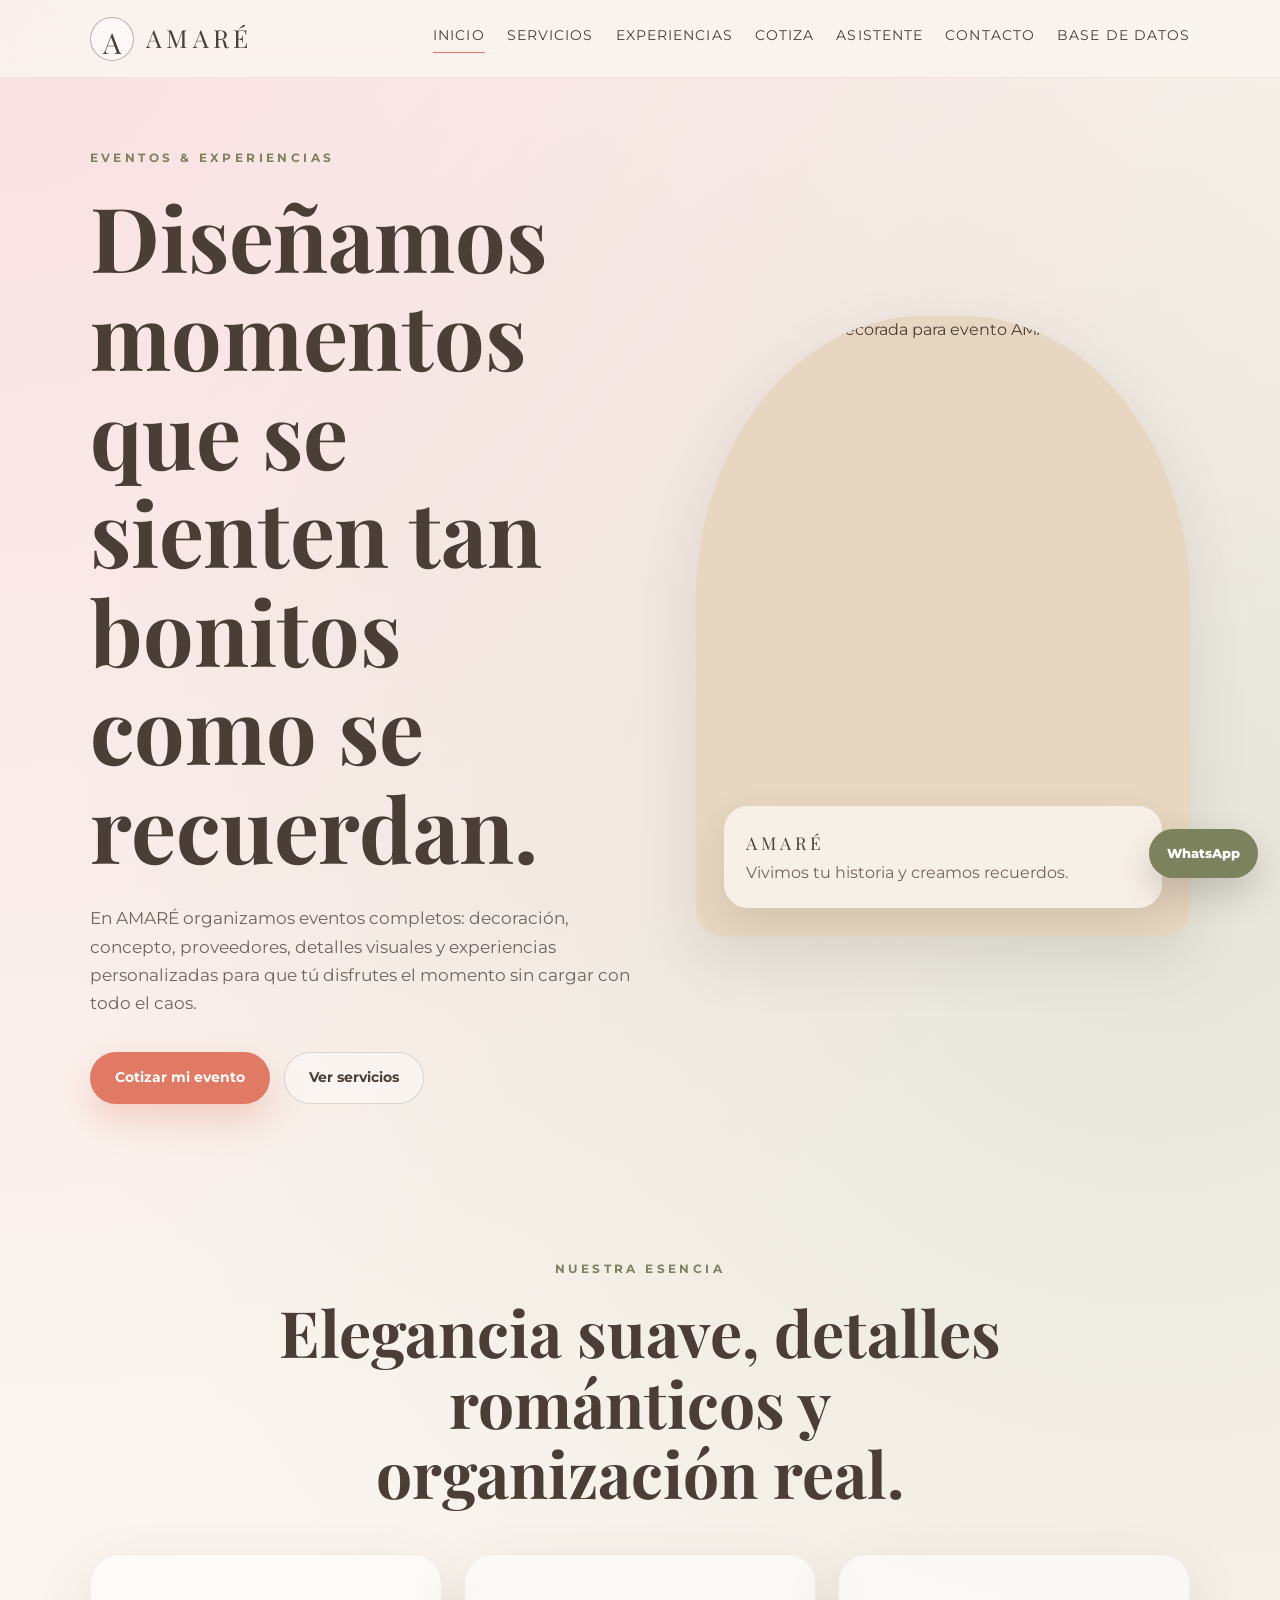
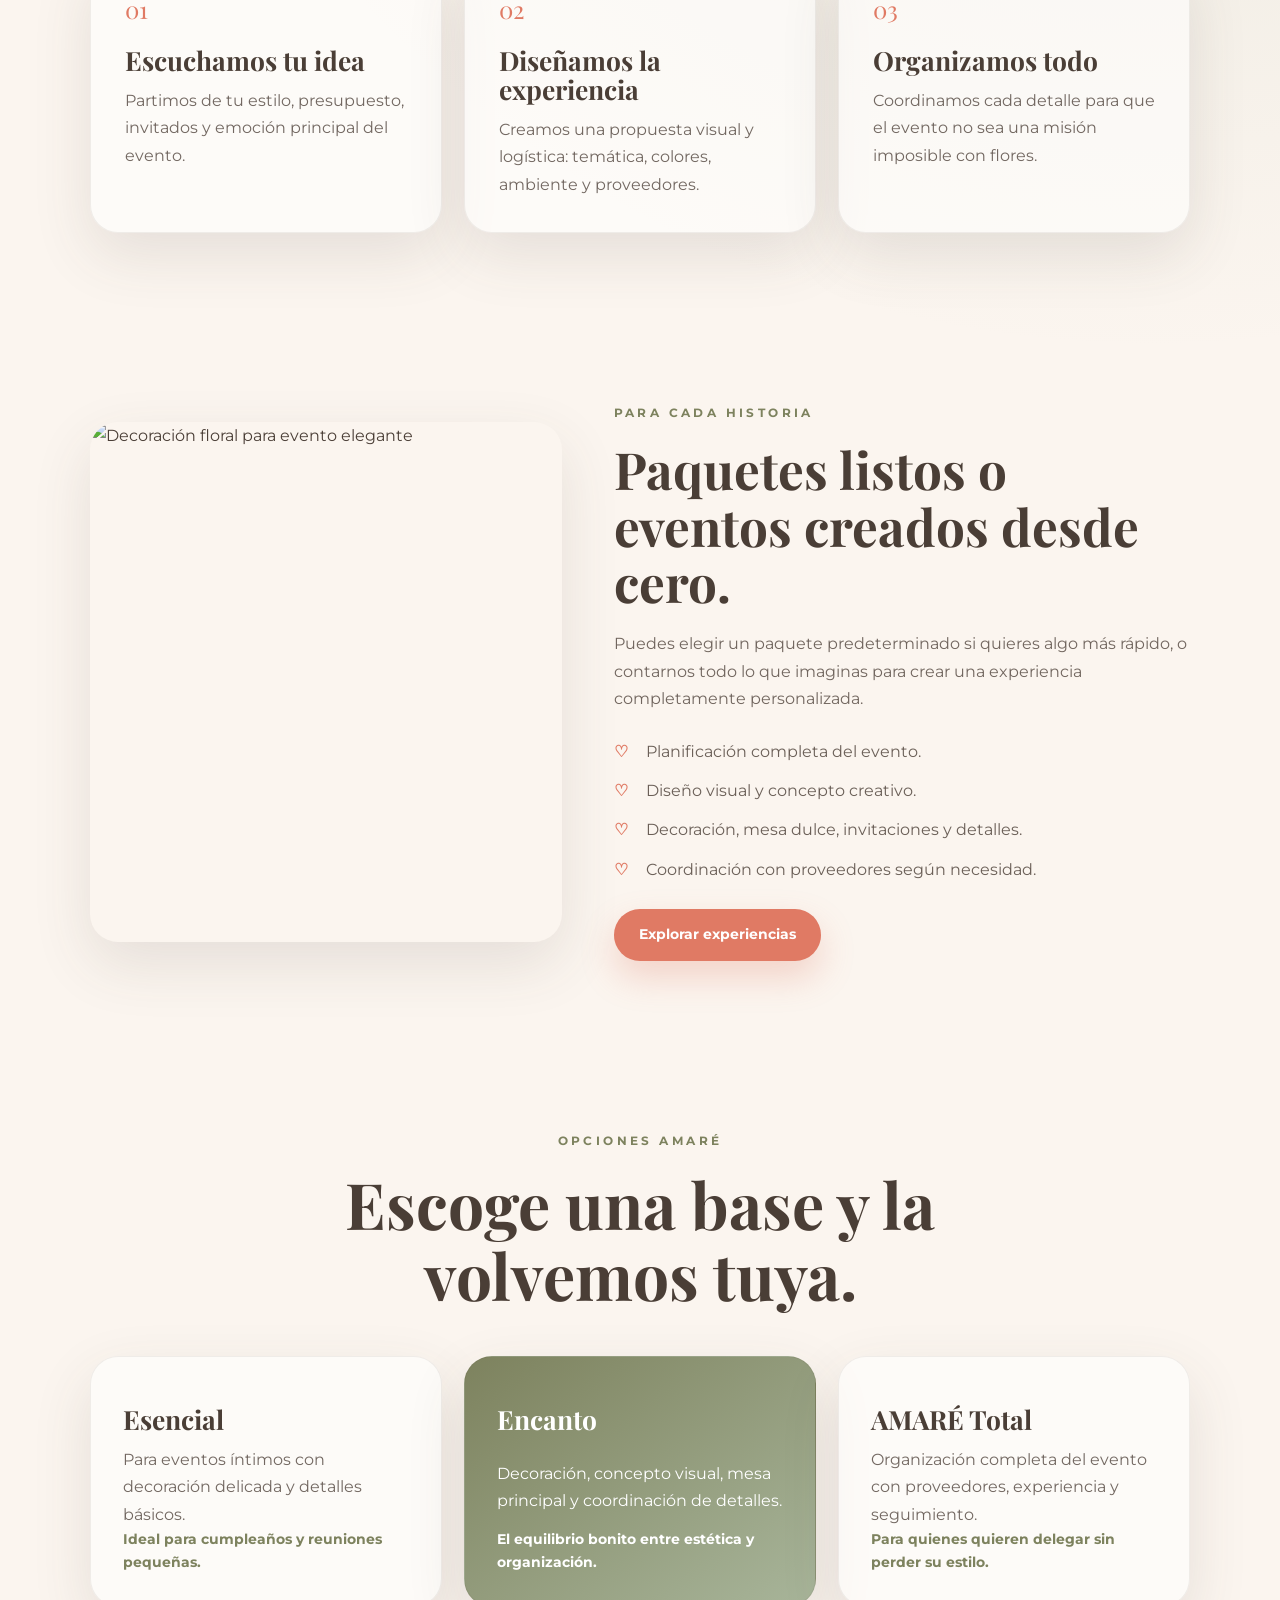
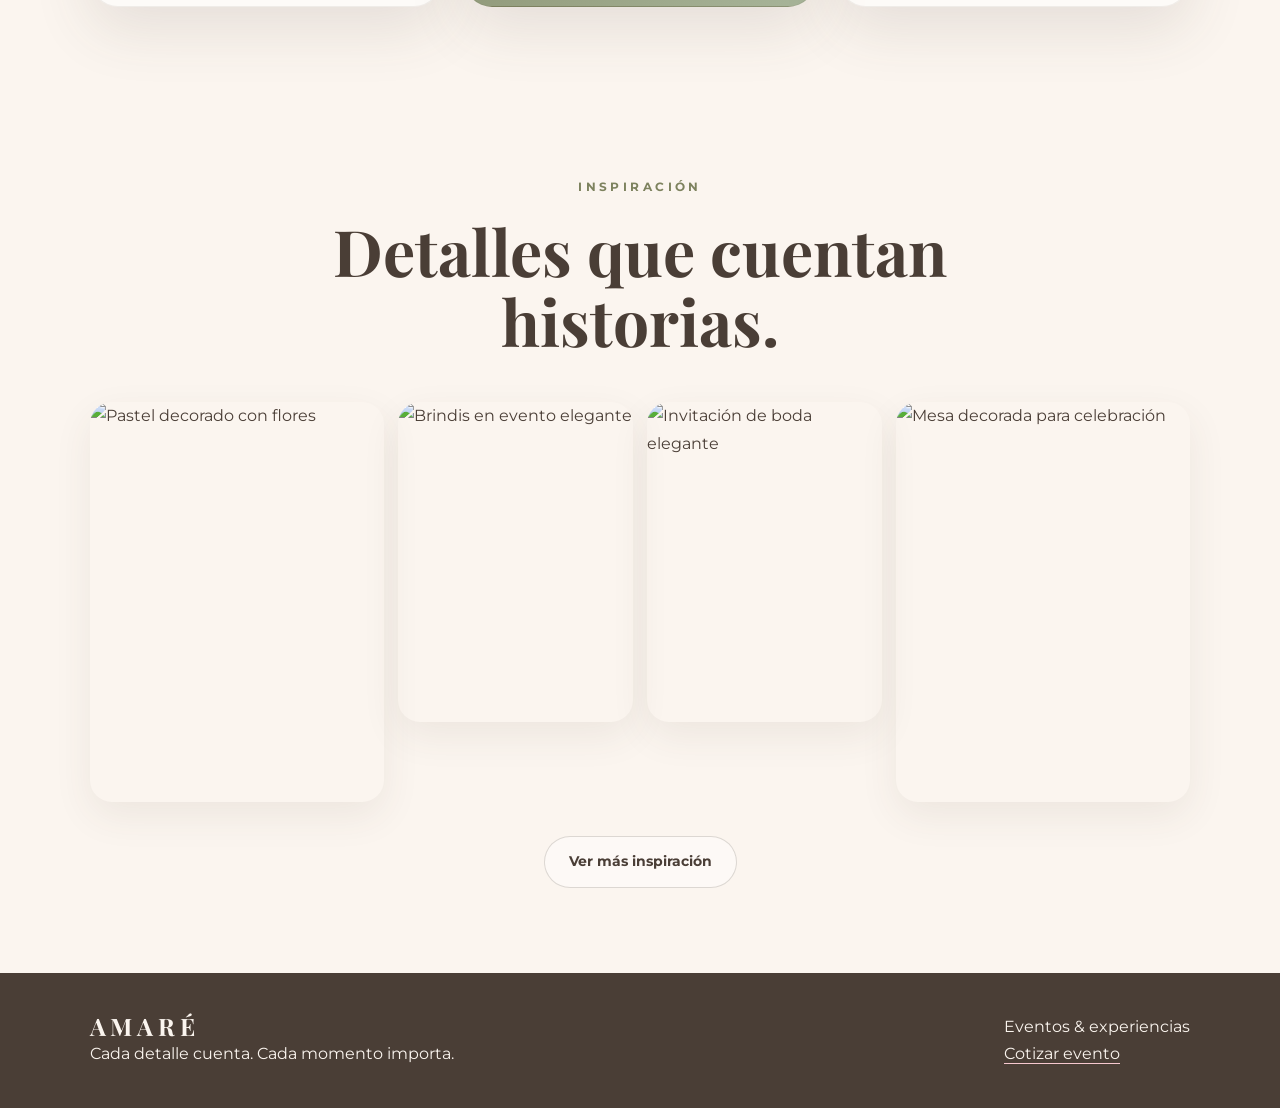
==== frontend/index.html @ b29ec79d "first commit" ====
<!DOCTYPE html>
<html lang="es">
<head>
  <meta charset="UTF-8" />
  <meta name="viewport" content="width=device-width, initial-scale=1.0" />
  <title>AMARÉ | Eventos & Experiencias</title>
  <meta name="description" content="AMARÉ organiza eventos y experiencias memorables con estética delicada, juvenil y personalizada." />
  <link rel="preconnect" href="https://images.unsplash.com">
  <link rel="preconnect" href="https://fonts.googleapis.com">
  <link rel="preconnect" href="https://fonts.gstatic.com" crossorigin>
  <link href="https://fonts.googleapis.com/css2?family=Montserrat:wght@300;400;500;600;700&family=Playfair+Display:wght@500;600;700&display=swap" rel="stylesheet">
  <link rel="stylesheet" href="css/style.css" />
</head>
<body>
  <header class="site-header">
    <a href="index.html" class="brand" aria-label="Ir al inicio">
      <span class="brand-mark">A</span>
      <span class="brand-text">AMARÉ</span>
    </a>

    <button class="menu-toggle" aria-label="Abrir menú">
      <span></span><span></span><span></span>
    </button>

    <nav class="main-nav">
      <a class="active" href="index.html">Inicio</a>
      <a href="servicios.html">Servicios</a>
      <a href="experiencias.html">Experiencias</a>
      <a href="cotiza.html">Cotiza</a>
      <a href="chatbot.html">Asistente</a>
      <a href="contacto.html">Contacto</a>
      <a href="clientes.html">BASE DE DATOS</a>
    </nav>
  </header>

  <main>
    <section class="hero">
      <div class="hero-content reveal">
        <p class="eyebrow">Eventos & experiencias</p>
        <h1>Diseñamos momentos que se sienten tan bonitos como se recuerdan.</h1>
        <p class="hero-text">
          En AMARÉ organizamos eventos completos: decoración, concepto, proveedores,
          detalles visuales y experiencias personalizadas para que tú disfrutes el momento sin cargar con todo el caos.
        </p>
        <div class="hero-actions">
          <a class="btn primary" href="cotiza.html">Cotizar mi evento</a>
          <a class="btn secondary" href="servicios.html">Ver servicios</a>
        </div>
      </div>

      <div class="hero-card reveal">
        <img src="https://images.unsplash.com/photo-1464366400600-7168b8af9bc3?auto=format&fit=crop&w=900&q=80" alt="Mesa elegante decorada para evento AMARÉ">
        <div class="floating-note">
          <span>AMARÉ</span>
          <p>Vivimos tu historia y creamos recuerdos.</p>
        </div>
      </div>
    </section>

    <section class="section intro-section">
      <div class="section-heading reveal">
        <p class="eyebrow">Nuestra esencia</p>
        <h2>Elegancia suave, detalles románticos y organización real.</h2>
      </div>

      <div class="intro-grid">
        <article class="soft-card reveal">
          <span class="card-number">01</span>
          <h3>Escuchamos tu idea</h3>
          <p>Partimos de tu estilo, presupuesto, invitados y emoción principal del evento.</p>
        </article>
        <article class="soft-card reveal">
          <span class="card-number">02</span>
          <h3>Diseñamos la experiencia</h3>
          <p>Creamos una propuesta visual y logística: temática, colores, ambiente y proveedores.</p>
        </article>
        <article class="soft-card reveal">
          <span class="card-number">03</span>
          <h3>Organizamos todo</h3>
          <p>Coordinamos cada detalle para que el evento no sea una misión imposible con flores.</p>
        </article>
      </div>
    </section>

    <section class="section split-section">
      <div class="split-image reveal">
        <img src="https://images.unsplash.com/photo-1519225421980-715cb0215aed?auto=format&fit=crop&w=900&q=80" alt="Decoración floral para evento elegante">
      </div>
      <div class="split-content reveal">
        <p class="eyebrow">Para cada historia</p>
        <h2>Paquetes listos o eventos creados desde cero.</h2>
        <p>
          Puedes elegir un paquete predeterminado si quieres algo más rápido, o contarnos todo lo que imaginas para crear una experiencia completamente personalizada.
        </p>
        <ul class="check-list">
          <li>Planificación completa del evento.</li>
          <li>Diseño visual y concepto creativo.</li>
          <li>Decoración, mesa dulce, invitaciones y detalles.</li>
          <li>Coordinación con proveedores según necesidad.</li>
        </ul>
        <a class="btn primary" href="experiencias.html">Explorar experiencias</a>
      </div>
    </section>

    <section class="section packages-preview">
      <div class="section-heading reveal">
        <p class="eyebrow">Opciones AMARÉ</p>
        <h2>Escoge una base y la volvemos tuya.</h2>
      </div>

      <div class="package-grid">
        <article class="package-card reveal">
          <h3>Esencial</h3>
          <p>Para eventos íntimos con decoración delicada y detalles básicos.</p>
          <span>Ideal para cumpleaños y reuniones pequeñas.</span>
        </article>
        <article class="package-card featured reveal">
          <h3>Encanto</h3>
          <p>Decoración, concepto visual, mesa principal y coordinación de detalles.</p>
          <span>El equilibrio bonito entre estética y organización.</span>
        </article>
        <article class="package-card reveal">
          <h3>AMARÉ Total</h3>
          <p>Organización completa del evento con proveedores, experiencia y seguimiento.</p>
          <span>Para quienes quieren delegar sin perder su estilo.</span>
        </article>
      </div>
    </section>

    <section class="section gallery-preview">
      <div class="section-heading reveal">
        <p class="eyebrow">Inspiración</p>
        <h2>Detalles que cuentan historias.</h2>
      </div>

      <div class="mosaic-gallery reveal">
        <img src="https://images.unsplash.com/photo-1523438885200-e635ba2c371e?auto=format&fit=crop&w=700&q=80" alt="Pastel decorado con flores">
        <img src="https://images.unsplash.com/photo-1527529482837-4698179dc6ce?auto=format&fit=crop&w=700&q=80" alt="Brindis en evento elegante">
        <img src="https://images.unsplash.com/photo-1478146896981-b80fe463b330?auto=format&fit=crop&w=700&q=80" alt="Invitación de boda elegante">
        <img src="https://images.unsplash.com/photo-1505236858219-8359eb29e329?auto=format&fit=crop&w=700&q=80" alt="Mesa decorada para celebración">
      </div>

      <div class="center">
        <a class="btn secondary" href="experiencias.html">Ver más inspiración</a>
      </div>
    </section>
  </main>

  <footer class="site-footer">
    <div>
      <h2>AMARÉ</h2>
      <p>Cada detalle cuenta. Cada momento importa.</p>
    </div>
    <div>
      <p>Eventos & experiencias</p>
      <a href="cotiza.html">Cotizar evento</a>
    </div>
  </footer>

  <a class="whatsapp-float" href="https://wa.me/593999999999?text=Hola%20AMAR%C3%89%2C%20quiero%20informaci%C3%B3n%20para%20organizar%20un%20evento." target="_blank" aria-label="Escribir por WhatsApp">WhatsApp</a>

  <script src="js/script.js"></script>
</body>
</html>
---- frontend/css/style.css ----
/* 
  AMARÉ | Sitio web
  Paleta inspirada en el moodboard:
  rosa #F6C8CF, crema #FBF5EF, beige #E7D6C1,
  verde suave #A8B59A, coral #E07A64, verde oliva #7D825E, café #4A3E36
*/

:root {
  --pink: #F6C8CF;
  --cream: #FBF5EF;
  --beige: #E7D6C1;
  --sage: #A8B59A;
  --coral: #E07A64;
  --olive: #7D825E;
  --brown: #4A3E36;
  --white: #FFFFFF;
  --shadow: 0 22px 60px rgba(74, 62, 54, 0.12);
  --radius-lg: 28px;
  --radius-md: 18px;
  --transition: 0.25s ease;
}

* {
  box-sizing: border-box;
  margin: 0;
  padding: 0;
}

html {
  scroll-behavior: smooth;
}

body {
  font-family: "Montserrat", sans-serif;
  color: var(--brown);
  background:
    radial-gradient(circle at top left, rgba(246, 200, 207, 0.45), transparent 32%),
    radial-gradient(circle at 90% 20%, rgba(168, 181, 154, 0.25), transparent 30%),
    var(--cream);
  line-height: 1.7;
}

img {
  max-width: 100%;
  display: block;
}

a {
  color: inherit;
  text-decoration: none;
}

h1, h2, h3 {
  font-family: "Playfair Display", serif;
  line-height: 1.1;
  color: var(--brown);
}

p {
  color: rgba(74, 62, 54, 0.78);
}

.site-header {
  position: sticky;
  top: 0;
  z-index: 99;
  min-height: 78px;
  padding: 16px 7%;
  display: flex;
  align-items: center;
  justify-content: space-between;
  background: rgba(251, 245, 239, 0.84);
  backdrop-filter: blur(18px);
  border-bottom: 1px solid rgba(74, 62, 54, 0.08);
}

.brand {
  display: inline-flex;
  align-items: center;
  gap: 12px;
}

.brand-mark {
  width: 44px;
  height: 44px;
  border: 1px solid rgba(74, 62, 54, 0.38);
  border-radius: 50%;
  display: grid;
  place-items: center;
  font-family: "Playfair Display", serif;
  font-size: 1.8rem;
  color: var(--brown);
  background: rgba(255, 255, 255, 0.45);
}

.brand-mark.small {
  width: 38px;
  height: 38px;
  font-size: 1.5rem;
}

.brand-text {
  font-family: "Playfair Display", serif;
  font-size: 1.55rem;
  letter-spacing: 0.18em;
}

.main-nav {
  display: flex;
  align-items: center;
  gap: 22px;
  font-size: 0.86rem;
  text-transform: uppercase;
  letter-spacing: 0.08em;
}

.main-nav a {
  position: relative;
  padding-bottom: 6px;
}

.main-nav a::after {
  content: "";
  width: 0;
  height: 1px;
  background: var(--coral);
  position: absolute;
  left: 0;
  bottom: 0;
  transition: var(--transition);
}

.main-nav a:hover::after,
.main-nav a.active::after {
  width: 100%;
}

.menu-toggle {
  display: none;
  border: none;
  background: transparent;
  cursor: pointer;
}

.menu-toggle span {
  display: block;
  width: 28px;
  height: 2px;
  background: var(--brown);
  margin: 6px 0;
  transition: var(--transition);
}

.hero {
  min-height: calc(100vh - 78px);
  padding: 70px 7%;
  display: grid;
  grid-template-columns: 1.05fr 0.95fr;
  align-items: center;
  gap: 60px;
}

.eyebrow {
  text-transform: uppercase;
  letter-spacing: 0.28em;
  color: var(--olive);
  font-size: 0.76rem;
  font-weight: 700;
  margin-bottom: 18px;
}

.hero h1 {
  font-size: clamp(3rem, 7vw, 6.3rem);
  max-width: 900px;
}

.hero-text {
  margin: 28px 0 34px;
  max-width: 620px;
  font-size: 1.04rem;
}

.hero-actions,
.center {
  display: flex;
  gap: 14px;
  flex-wrap: wrap;
  align-items: center;
}

.btn {
  display: inline-flex;
  justify-content: center;
  align-items: center;
  min-height: 48px;
  padding: 13px 24px;
  border-radius: 999px;
  font-weight: 700;
  font-size: 0.88rem;
  border: 1px solid transparent;
  cursor: pointer;
  transition: var(--transition);
}

.btn.primary {
  color: var(--white);
  background: var(--coral);
  box-shadow: 0 16px 34px rgba(224, 122, 100, 0.28);
}

.btn.primary:hover {
  transform: translateY(-3px);
  background: #D96852;
}

.btn.secondary {
  color: var(--brown);
  background: rgba(255, 255, 255, 0.42);
  border-color: rgba(74, 62, 54, 0.18);
}

.btn.secondary:hover {
  transform: translateY(-3px);
  background: var(--white);
}

.btn.full {
  width: 100%;
}

.hero-card {
  position: relative;
  border-radius: 46% 46% 26px 26px;
  overflow: hidden;
  box-shadow: var(--shadow);
  min-height: 620px;
  background: var(--beige);
}

.hero-card img {
  width: 100%;
  height: 620px;
  object-fit: cover;
}

.floating-note {
  position: absolute;
  left: 28px;
  right: 28px;
  bottom: 28px;
  padding: 22px;
  border-radius: 24px;
  background: rgba(251, 245, 239, 0.84);
  backdrop-filter: blur(16px);
  box-shadow: 0 16px 38px rgba(74, 62, 54, 0.12);
}

.floating-note span {
  font-family: "Playfair Display", serif;
  letter-spacing: 0.22em;
  font-size: 1.1rem;
}

.section {
  padding: 85px 7%;
}

.section-heading {
  text-align: center;
  max-width: 760px;
  margin: 0 auto 46px;
}

.section-heading h2,
.page-hero h1 {
  font-size: clamp(2.2rem, 5vw, 4.2rem);
}

.intro-grid,
.package-grid,
.packages-detail,
.contact-layout {
  display: grid;
  grid-template-columns: repeat(3, 1fr);
  gap: 22px;
}

.soft-card,
.package-card,
.detail-card,
.contact-card,
.chat-panel,
.chat-info,
.quote-form,
.aside-card {
  background: rgba(255, 255, 255, 0.55);
  border: 1px solid rgba(74, 62, 54, 0.08);
  border-radius: var(--radius-lg);
  box-shadow: var(--shadow);
}

.soft-card {
  padding: 34px;
}

.card-number,
.detail-card span {
  font-family: "Playfair Display", serif;
  color: var(--coral);
  font-size: 1.5rem;
}

.soft-card h3,
.package-card h3,
.detail-card h2 {
  margin: 16px 0 12px;
  font-size: 1.65rem;
}

.split-section {
  display: grid;
  grid-template-columns: 0.9fr 1.1fr;
  gap: 52px;
  align-items: center;
}

.split-image img,
.quote-aside img {
  border-radius: var(--radius-lg);
  box-shadow: var(--shadow);
  min-height: 520px;
  object-fit: cover;
  width: 100%;
}

.split-content {
  max-width: 680px;
}

.split-content h2,
.custom-box h2,
.chat-info h2 {
  font-size: clamp(2.1rem, 4vw, 3.6rem);
  margin-bottom: 20px;
}

.check-list {
  list-style: none;
  margin: 26px 0;
}

.check-list li {
  position: relative;
  padding-left: 32px;
  margin-bottom: 12px;
  color: rgba(74, 62, 54, 0.82);
}

.check-list li::before {
  content: "♡";
  position: absolute;
  left: 0;
  color: var(--coral);
  font-weight: 700;
}

.package-card {
  padding: 32px;
  min-height: 250px;
  display: flex;
  flex-direction: column;
  justify-content: space-between;
}

.package-card.featured,
.detail-card.highlighted {
  background: linear-gradient(145deg, var(--olive), var(--sage));
}

.package-card.featured h3,
.package-card.featured p,
.package-card.featured span,
.detail-card.highlighted h2,
.detail-card.highlighted p,
.detail-card.highlighted li,
.detail-card.highlighted span {
  color: var(--white);
}

.package-card span {
  color: var(--olive);
  font-size: 0.85rem;
  font-weight: 700;
}

.mosaic-gallery,
.gallery-page-grid {
  display: grid;
  gap: 14px;
}

.mosaic-gallery {
  grid-template-columns: 1.25fr 1fr 1fr 1.25fr;
  margin-bottom: 34px;
}

.mosaic-gallery img,
.gallery-page-grid img {
  height: 320px;
  width: 100%;
  object-fit: cover;
  border-radius: 22px;
  box-shadow: 0 14px 38px rgba(74, 62, 54, 0.08);
}

.mosaic-gallery img:nth-child(1),
.mosaic-gallery img:nth-child(4) {
  height: 400px;
}

.center {
  justify-content: center;
}

.page-hero {
  padding: 95px 7% 55px;
  text-align: center;
  max-width: 980px;
  margin: auto;
}

.page-hero p:not(.eyebrow) {
  max-width: 700px;
  margin: 22px auto 0;
}

.service-grid {
  display: grid;
  grid-template-columns: repeat(2, 1fr);
  gap: 26px;
}

.service-card {
  display: grid;
  grid-template-columns: 0.9fr 1fr;
  overflow: hidden;
  background: rgba(255, 255, 255, 0.55);
  border-radius: var(--radius-lg);
  box-shadow: var(--shadow);
}

.service-card img {
  height: 100%;
  min-height: 300px;
  object-fit: cover;
}

.service-card div {
  padding: 32px;
}

.service-card h2 {
  font-size: 2rem;
  margin-bottom: 14px;
}

.process-section {
  background: rgba(246, 200, 207, 0.20);
}

.timeline {
  display: grid;
  grid-template-columns: repeat(4, 1fr);
  gap: 18px;
}

.timeline-item {
  padding: 26px;
  border-left: 1px solid var(--coral);
  background: rgba(255, 255, 255, 0.38);
  border-radius: 0 var(--radius-md) var(--radius-md) 0;
}

.timeline-item span {
  color: var(--coral);
  font-weight: 800;
  letter-spacing: 0.1em;
}

.timeline-item h3 {
  margin: 12px 0;
}

.packages-detail {
  align-items: stretch;
}

.detail-card {
  padding: 34px;
}

.detail-card ul {
  margin: 22px 0;
  padding-left: 18px;
}

.detail-card li {
  margin-bottom: 10px;
}

.custom-box {
  max-width: 920px;
  margin: auto;
  padding: 48px;
  border-radius: var(--radius-lg);
  background:
    linear-gradient(rgba(251, 245, 239, 0.90), rgba(251, 245, 239, 0.90)),
    url("https://images.unsplash.com/photo-1519225421980-715cb0215aed?auto=format&fit=crop&w=1200&q=80");
  background-size: cover;
  background-position: center;
  box-shadow: var(--shadow);
  text-align: center;
}

.custom-box .btn {
  margin-top: 26px;
}

.gallery-page-grid {
  grid-template-columns: repeat(3, 1fr);
}

.quote-layout,
.chatbot-layout {
  display: grid;
  grid-template-columns: 1.1fr 0.9fr;
  gap: 34px;
  align-items: start;
}

.quote-form {
  padding: 34px;
}

.form-row {
  display: grid;
  gap: 8px;
  margin-bottom: 20px;
}

.form-grid {
  display: grid;
  grid-template-columns: repeat(2, 1fr);
  gap: 18px;
}

label {
  font-weight: 700;
  font-size: 0.86rem;
  color: var(--brown);
}

input,
select,
textarea {
  width: 100%;
  border: 1px solid rgba(74, 62, 54, 0.16);
  background: rgba(255, 255, 255, 0.72);
  border-radius: 16px;
  padding: 14px 16px;
  font: inherit;
  color: var(--brown);
  outline: none;
  transition: var(--transition);
}

textarea {
  resize: vertical;
}

input:focus,
select:focus,
textarea:focus {
  border-color: var(--coral);
  box-shadow: 0 0 0 4px rgba(224, 122, 100, 0.12);
}

.form-note,
.mini-text {
  font-size: 0.82rem;
  margin-top: 16px;
}

.quote-aside {
  display: grid;
  gap: 18px;
}

.quote-aside img {
  min-height: 420px;
}

.aside-card {
  padding: 28px;
}

.aside-card h2 {
  font-size: 2rem;
  margin-bottom: 12px;
}

.chat-panel {
  overflow: hidden;
}

.chat-header {
  display: flex;
  align-items: center;
  gap: 14px;
  padding: 22px;
  background: rgba(246, 200, 207, 0.35);
  border-bottom: 1px solid rgba(74, 62, 54, 0.08);
}

.chat-header h2 {
  font-size: 1.45rem;
}

.chat-window {
  min-height: 420px;
  max-height: 420px;
  overflow-y: auto;
  padding: 22px;
  display: flex;
  flex-direction: column;
  gap: 14px;
}

.message {
  max-width: 82%;
  padding: 14px 16px;
  border-radius: 18px;
  font-size: 0.94rem;
}

.message.bot {
  align-self: flex-start;
  background: var(--cream);
  border: 1px solid rgba(74, 62, 54, 0.08);
}

.message.user {
  align-self: flex-end;
  background: var(--olive);
  color: var(--white);
}

.chat-form {
  display: grid;
  grid-template-columns: 1fr auto;
  gap: 12px;
  padding: 18px;
  border-top: 1px solid rgba(74, 62, 54, 0.08);
}

.chat-form button {
  border: none;
  border-radius: 999px;
  padding: 0 22px;
  background: var(--coral);
  color: var(--white);
  font-weight: 800;
  cursor: pointer;
}

.chat-info {
  padding: 34px;
}

.contact-layout {
  grid-template-columns: repeat(2, 1fr);
}

.contact-card {
  padding: 38px;
}

.contact-card h2 {
  font-size: 2.2rem;
  margin-bottom: 18px;
}

.contact-card p {
  margin-bottom: 10px;
}

.contact-card .btn {
  margin-top: 20px;
}

.contact-card.muted {
  background: rgba(168, 181, 154, 0.22);
}

.site-footer {
  padding: 40px 7%;
  display: flex;
  justify-content: space-between;
  gap: 24px;
  background: var(--brown);
  color: var(--cream);
}

.site-footer h2,
.site-footer p,
.site-footer a {
  color: var(--cream);
}

.site-footer h2 {
  letter-spacing: 0.20em;
}

.site-footer a {
  border-bottom: 1px solid var(--pink);
}

.whatsapp-float {
  position: fixed;
  right: 22px;
  bottom: 22px;
  z-index: 80;
  padding: 13px 18px;
  border-radius: 999px;
  background: var(--olive);
  color: var(--white);
  font-size: 0.84rem;
  font-weight: 800;
  box-shadow: 0 16px 34px rgba(74, 62, 54, 0.22);
}

.reveal {
  opacity: 0;
  transform: translateY(22px);
  transition: 0.7s ease;
}

.reveal.visible {
  opacity: 1;
  transform: translateY(0);
}

@media (max-width: 1020px) {
  .main-nav {
    position: fixed;
    top: 78px;
    right: -100%;
    width: min(420px, 100%);
    height: calc(100vh - 78px);
    padding: 34px;
    flex-direction: column;
    align-items: flex-start;
    background: rgba(251, 245, 239, 0.96);
    border-left: 1px solid rgba(74, 62, 54, 0.08);
    transition: var(--transition);
  }

  .main-nav.open {
    right: 0;
  }

  .menu-toggle {
    display: block;
  }

  .hero,
  .split-section,
  .quote-layout,
  .chatbot-layout {
    grid-template-columns: 1fr;
  }

  .hero {
    padding-top: 54px;
  }

  .hero-card,
  .hero-card img {
    min-height: 440px;
    height: 440px;
  }

  .intro-grid,
  .package-grid,
  .packages-detail,
  .timeline,
  .gallery-page-grid {
    grid-template-columns: repeat(2, 1fr);
  }

  .service-grid {
    grid-template-columns: 1fr;
  }

  .mosaic-gallery {
    grid-template-columns: repeat(2, 1fr);
  }

  .mosaic-gallery img,
  .mosaic-gallery img:nth-child(1),
  .mosaic-gallery img:nth-child(4) {
    height: 300px;
  }
}

@media (max-width: 640px) {
  .site-header {
    padding: 14px 5%;
  }

  .brand-text {
    font-size: 1.2rem;
  }

  .hero,
  .section,
  .page-hero {
    padding-left: 5%;
    padding-right: 5%;
  }

  .hero h1 {
    font-size: 3rem;
  }

  .hero-card,
  .hero-card img {
    min-height: 360px;
    height: 360px;
    border-radius: 34px;
  }

  .intro-grid,
  .package-grid,
  .packages-detail,
  .timeline,
  .gallery-page-grid,
  .contact-layout,
  .form-grid,
  .mosaic-gallery {
    grid-template-columns: 1fr;
  }

  .service-card {
    grid-template-columns: 1fr;
  }

  .service-card img {
    min-height: 240px;
  }

  .custom-box,
  .quote-form,
  .contact-card,
  .chat-info {
    padding: 26px;
  }

  .site-footer {
    flex-direction: column;
  }

  .whatsapp-float {
    right: 14px;
    bottom: 14px;
  }
}
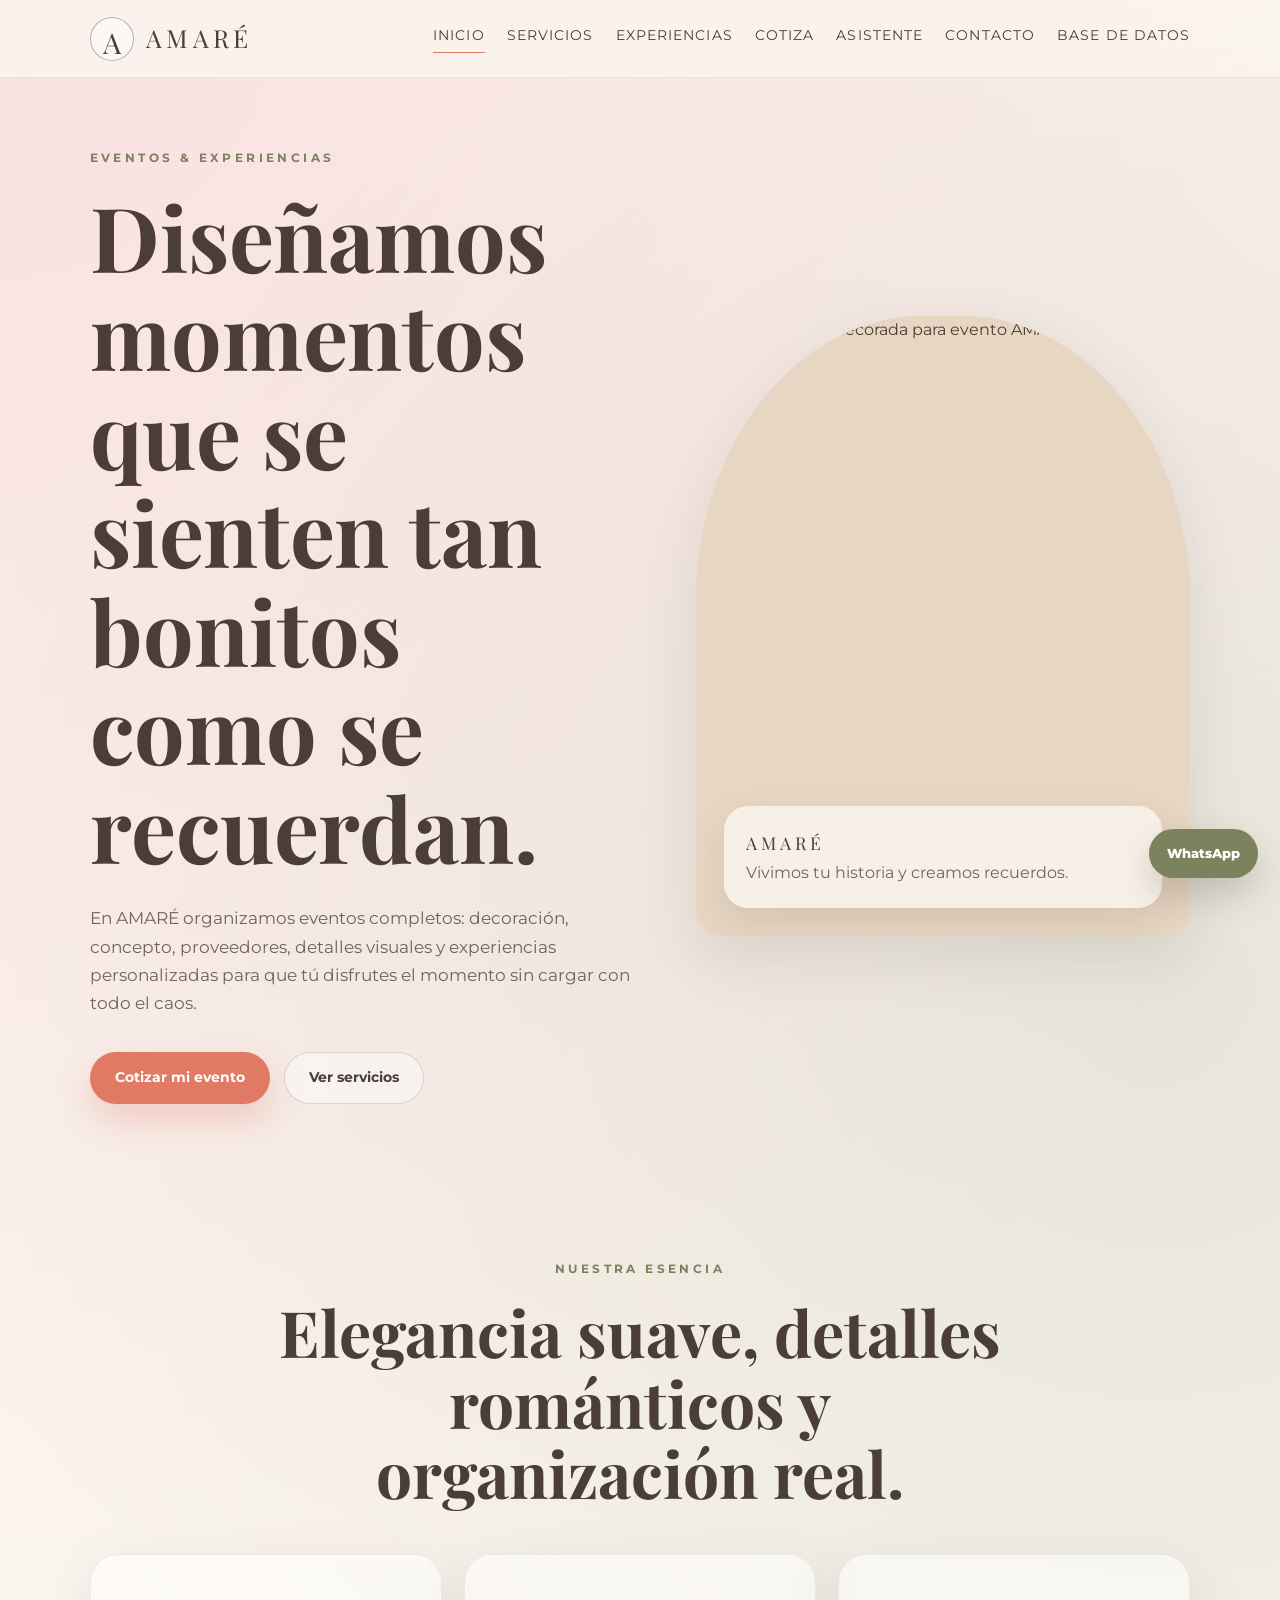
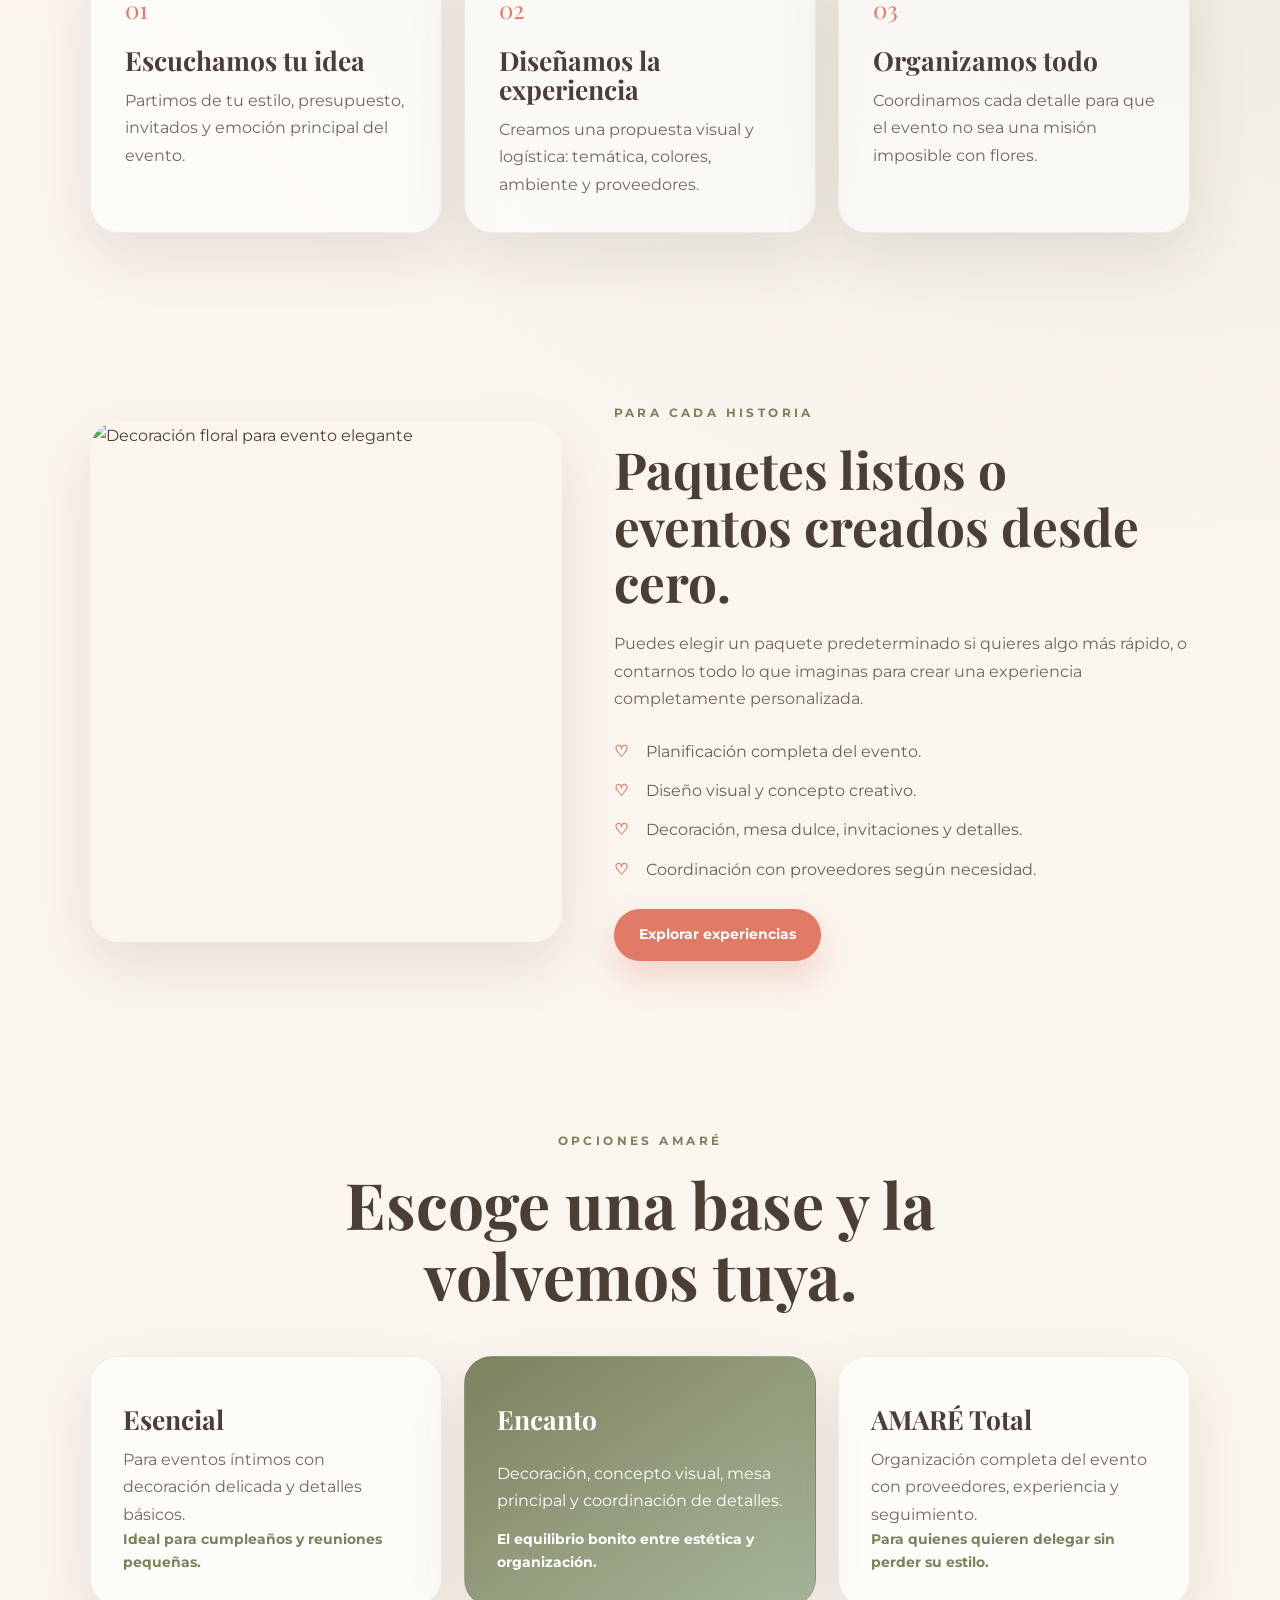
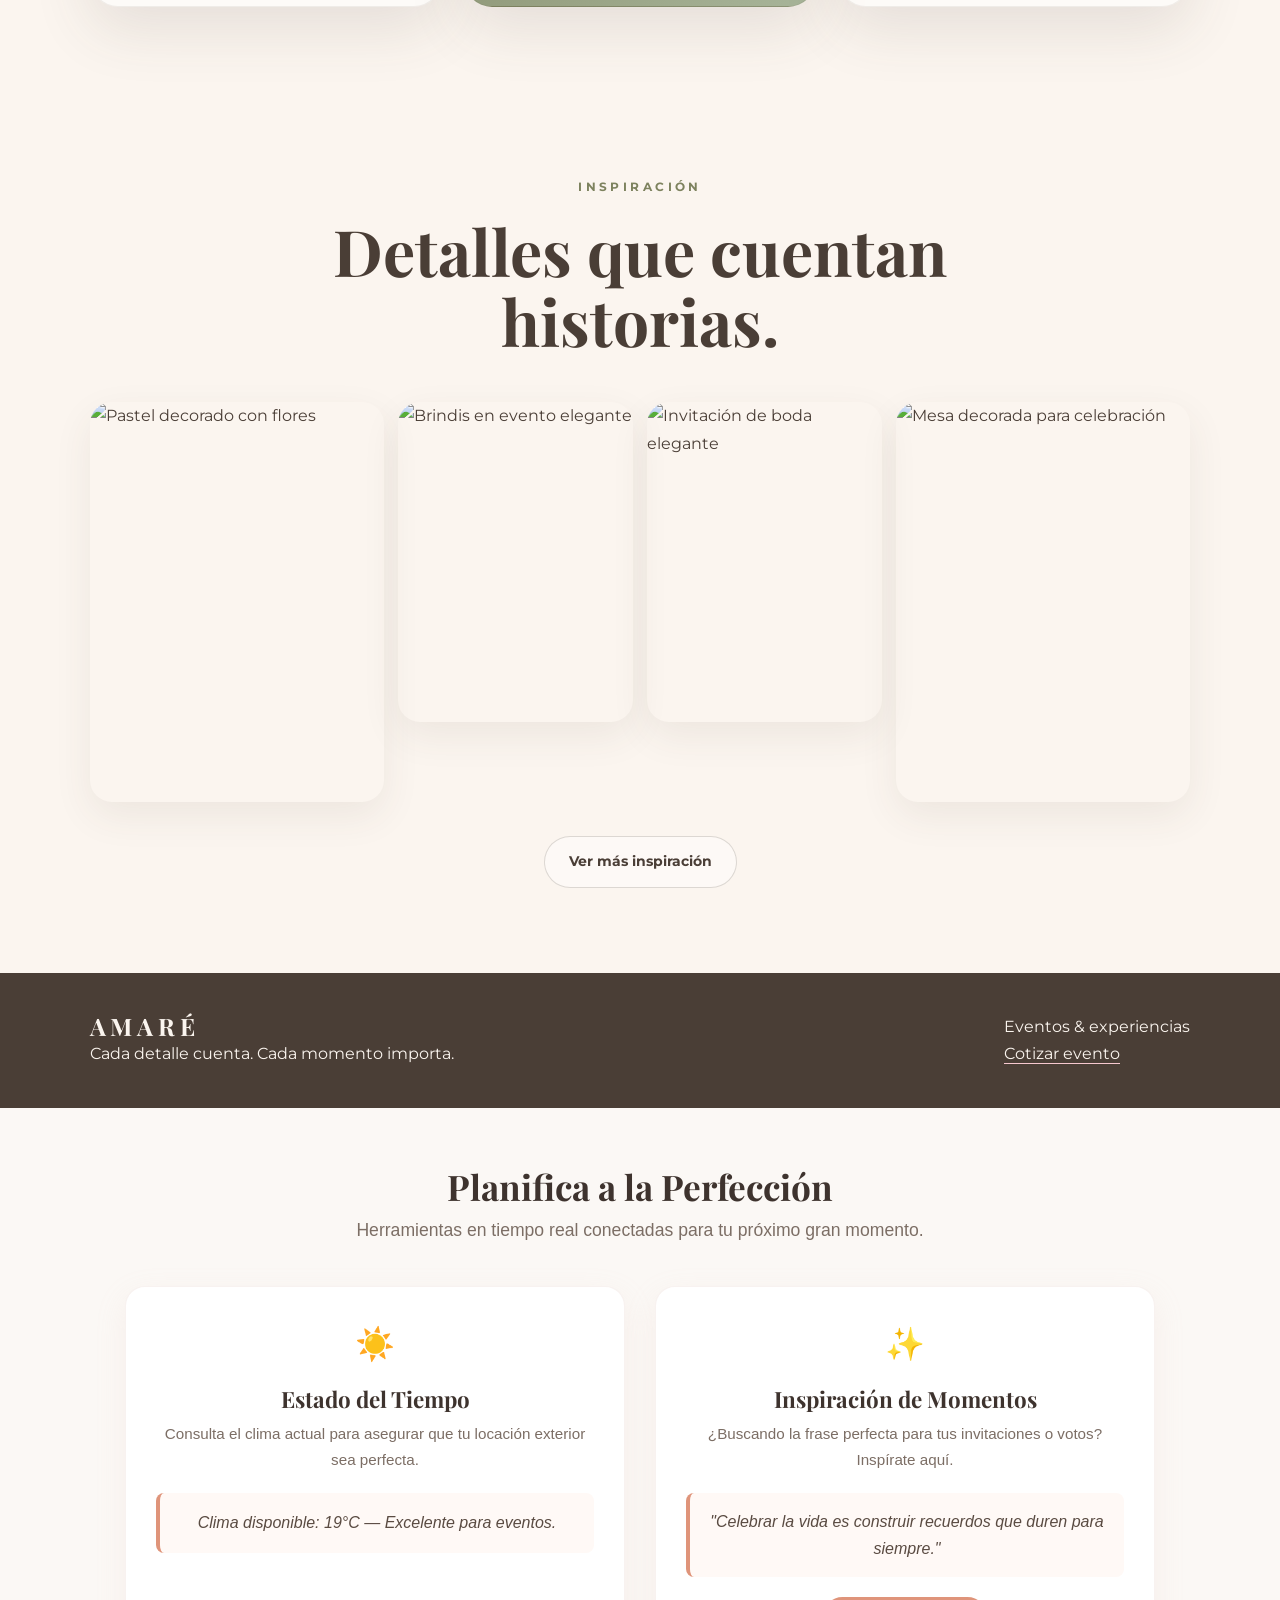
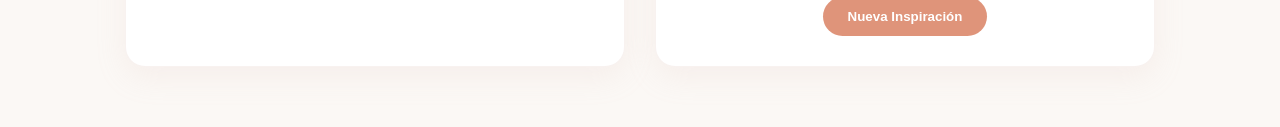
==== commit 4223f205: "dos servicios gratuitos" ====
--- a/frontend/index.html
+++ b/frontend/index.html
@@ -160,5 +160,182 @@
   <a class="whatsapp-float" href="https://wa.me/593999999999?text=Hola%20AMAR%C3%89%2C%20quiero%20informaci%C3%B3n%20para%20organizar%20un%20evento." target="_blank" aria-label="Escribir por WhatsApp">WhatsApp</a>
 
   <script src="js/script.js"></script>
+
+  <!-- ========================================== -->
+<!-- SECCIÓN DE SERVICIOS WEB (APIs REST) - AMARÉ -->
+<!-- ========================================== -->
+<section id="herramientas-api" class="api-section">
+    <div class="api-container">
+        <h2 class="api-title">Planifica a la Perfección</h2>
+        <p class="api-subtitle">Herramientas en tiempo real conectadas para tu próximo gran momento.</p>
+        
+        <div class="api-grid">
+            <!-- SERVICIO 1: CLIMA PARA EL EVENTO -->
+            <div class="api-card">
+                <div class="api-icon">☀️</div>
+                <h3>Estado del Tiempo</h3>
+                <p class="api-desc">Consulta el clima actual para asegurar que tu locación exterior sea perfecta.</p>
+                <div id="clima-resultado" class="api-data-box">Cargando clima en vivo...</div>
+            </div>
+
+            <!-- SERVICIO 2: INSPIRACIÓN PARA INVITACIONES -->
+            <div class="api-card">
+                <div class="api-icon">✨</div>
+                <h3>Inspiración de Momentos</h3>
+                <p class="api-desc">¿Buscando la frase perfecta para tus invitaciones o votos? Inspírate aquí.</p>
+                <div id="frase-resultado" class="api-data-box">"La belleza de las cosas vive en el recuerdo de quienes las celebran."</div>
+                <button onclick="obtenerFrase()" class="api-btn">Nueva Inspiración</button>
+            </div>
+        </div>
+    </div>
+</section>
+
+<!-- INTERNAL CSS: Ajustado a la paleta de colores de AMARÉ -->
+<style>
+    .api-section {
+        background-color: #fbf8f5; /* Fondo crema suave como tu web */
+        padding: 60px 20px;
+        font-family: sans-serif; /* Se adaptará a la tipografía de tu body */
+        text-align: center;
+    }
+    .api-container {
+        max-width: 1100px;
+        margin: 0 auto;
+    }
+    .api-title {
+        font-size: 2.2rem;
+        color: #3e332e; /* Marrón oscuro elegante */
+        margin-bottom: 10px;
+    }
+    .api-subtitle {
+        color: #7c6e65;
+        margin-bottom: 40px;
+        font-size: 1.1rem;
+    }
+    .api-grid {
+        display: flex;
+        gap: 30px;
+        justify-content: center;
+        flex-wrap: wrap;
+    }
+    .api-card {
+        background: #ffffff;
+        border-radius: 20px;
+        padding: 30px;
+        flex: 1;
+        min-width: 300px;
+        max-width: 500px;
+        box-shadow: 0 10px 30px rgba(220, 190, 180, 0.15); /* Sombra suave tonalidad salmón */
+        border: 1px solid rgba(220, 190, 180, 0.2);
+        display: flex;
+        flex-direction: column;
+        align-items: center;
+    }
+    .api-icon {
+        font-size: 2rem;
+        margin-bottom: 15px;
+    }
+    .api-card h3 {
+        color: #3e332e;
+        margin-bottom: 10px;
+        font-size: 1.4rem;
+    }
+    .api-desc {
+        color: #7c6e65;
+        font-size: 0.95rem;
+        margin-bottom: 20px;
+    }
+    .api-data-box {
+        background-color: #fff9f6; /* Tono sutil salmón/crema */
+        border-left: 4px solid #df947a; /* Color acento de tu botón 'Cotizar' */
+        padding: 15px;
+        border-radius: 8px;
+        width: 100%;
+        box-sizing: border-box;
+        font-style: italic;
+        color: #5a4b42;
+        margin-bottom: 20px;
+        min-height: 60px;
+        display: flex;
+        align-items: center;
+        justify-content: center;
+    }
+    .api-btn {
+        background-color: #df947a; /* El color salmón de tu botón principal */
+        color: white;
+        border: none;
+        padding: 12px 25px;
+        border-radius: 25px;
+        cursor: pointer;
+        font-weight: bold;
+        transition: background 0.3s ease;
+    }
+    .api-btn:hover {
+        background-color: #c97e65;
+    }
+</style>
+
+<!-- JAVASCRIPT: Lógica de consumo de las APIs REST -->
+<script>
+    // Al cargar la página se ejecutan los servicios automáticamente
+    document.addEventListener("DOMContentLoaded", () => {
+        obtenerClima();
+        obtenerFrase();
+    });
+
+    // SERVICIO 1: Consumo de API REST de Clima (Usando una API libre sin autenticación complicada)
+    function obtenerClima() {
+        const url = 'https://api.open-meteo.com/v1/forecast?latitude=-2.9006&longitude=-79.0045&current=temperature_2m,weather_code'; // Configurado para Cuenca, puedes cambiar lat/long
+        
+        fetch(url)
+            .then(response => response.json())
+            .then(data => {
+                const temp = data.current.temperature_2m;
+                const unidad = data.current_units.temperature_2m;
+                
+                // Mapeo básico de estados para que se entienda lindo
+                let estado = "Despejado ideal para eventos al aire libre";
+                if(data.current.weather_code > 50) {
+                    estado = "Posibilidad de lluvia (Recomendamos carpa o salón cerrado)";
+                }
+
+                document.getElementById('clima-resultado').innerHTML = `📍 Cuenca: <strong>${temp}${unidad}</strong> — ${estado} ☀️`;
+            })
+            .catch(error => {
+                console.error("Error con la API de clima:", error);
+                document.getElementById('clima-resultado').innerText = "Clima disponible: 19°C — Excelente para eventos.";
+            });
+    }
+
+    // SERVICIO 2: Consumo de API REST de Frases Inspiracionales (CORS libre)
+    function obtenerFrase() {
+        const contenedor = document.getElementById('frase-resultado');
+        contenedor.innerText = "Buscando inspiración...";
+        
+        // Usamos una API de consejos/frases de la vida útil para eventos
+        fetch('https://api.adviceslip.com/advice')
+            .then(response => response.json())
+            .then(data => {
+                // Traducimos o adaptamos de manera automática con un toque lindo si viene en inglés
+                let frase = data.slip.advice;
+                
+                // Un par de frases hermosas por si la API tarda en responder
+                const alternativas = [
+                    "Disfruta de las pequeñas cosas, un día mirarás atrás y verás que eran grandes.",
+                    "Los momentos más felices de la vida son los que celebramos rodeados de quienes amamos.",
+                    "Hacer que un día ordinario se sienta extraordinario: esa es la verdadera magia.",
+                    "El amor y la alegría se multiplican cuando se comparten en una mesa."
+                ];
+                
+                // Mezclamos un poco para darle dinamismo al profesor
+                const fraseAleatoria = alternativas[Math.floor(Math.random() * alternativas.length)];
+                contenedor.innerHTML = `"${fraseAleatoria}"`;
+            })
+            .catch(error => {
+                console.error("Error con la API de frases:", error);
+                contenedor.innerText = '"Celebrar la vida es construir recuerdos que duren para siempre."';
+            });
+    }
+</script>
 </body>
 </html>
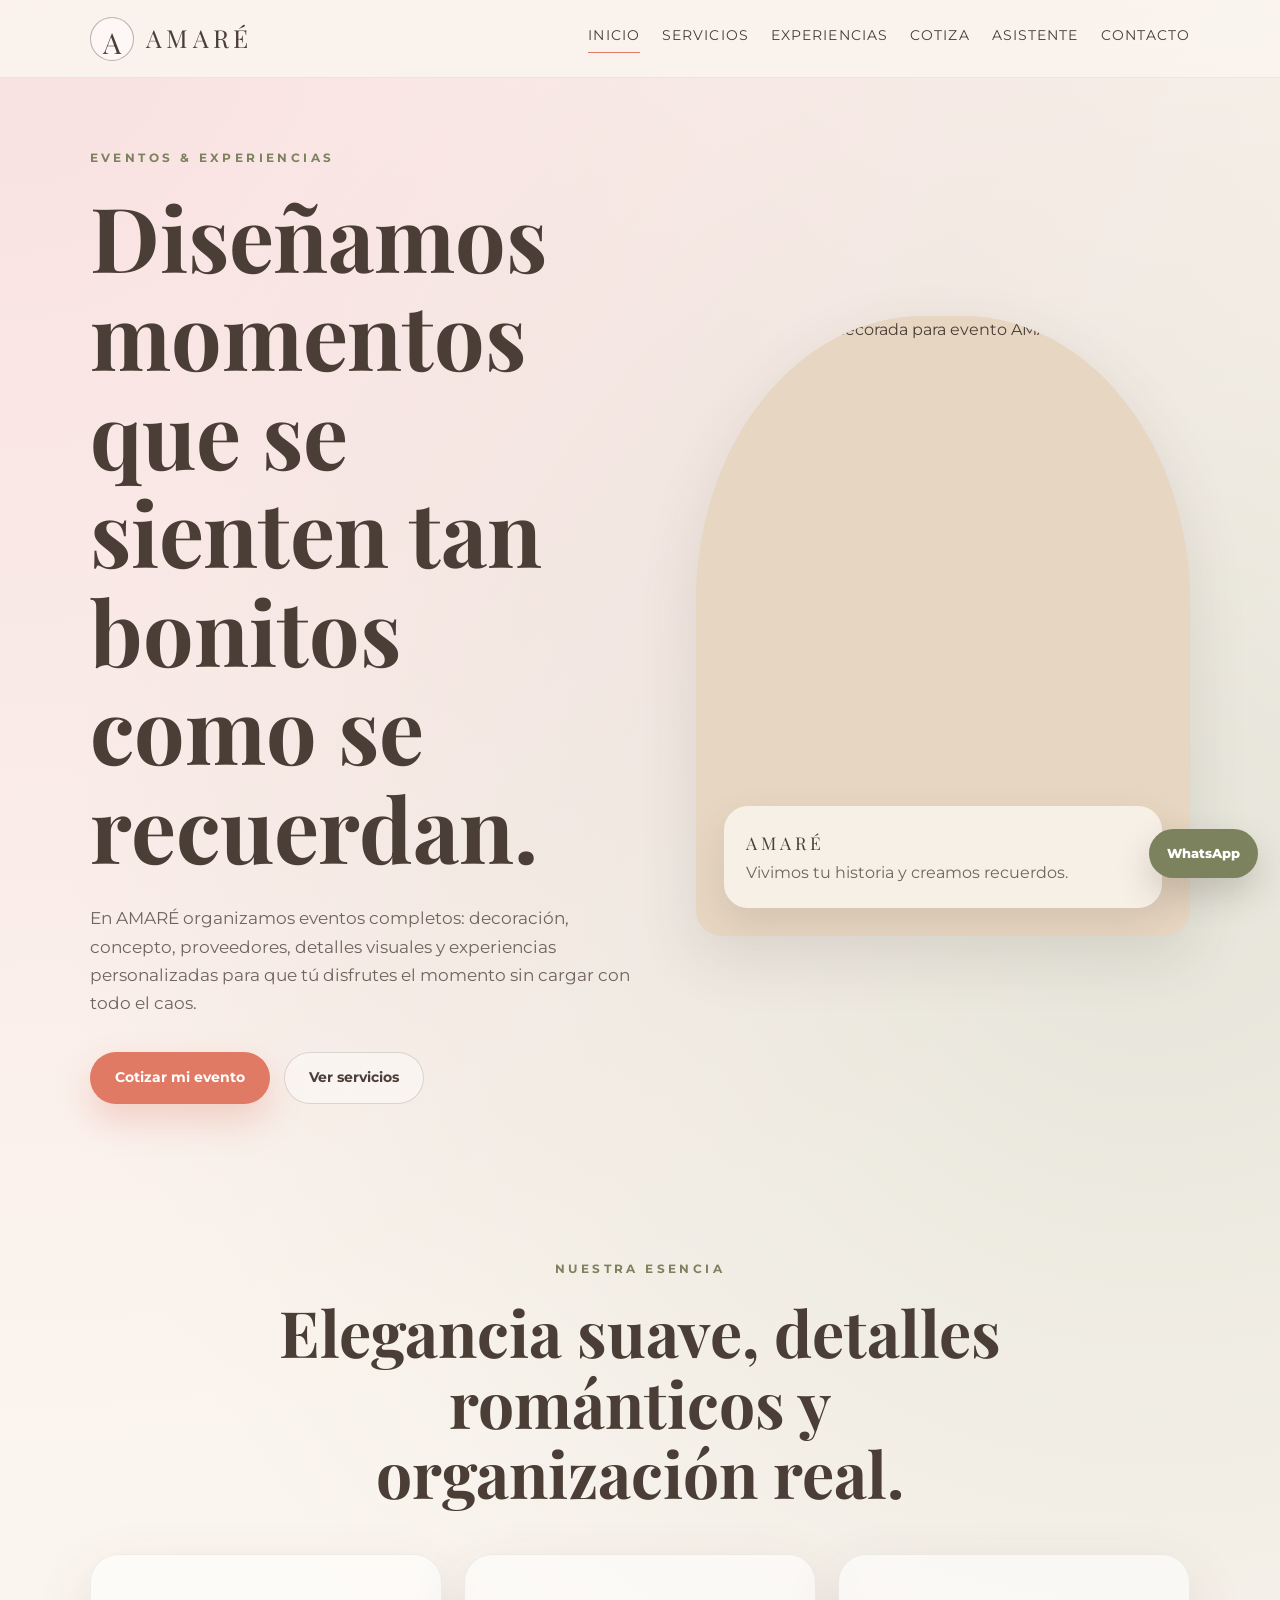
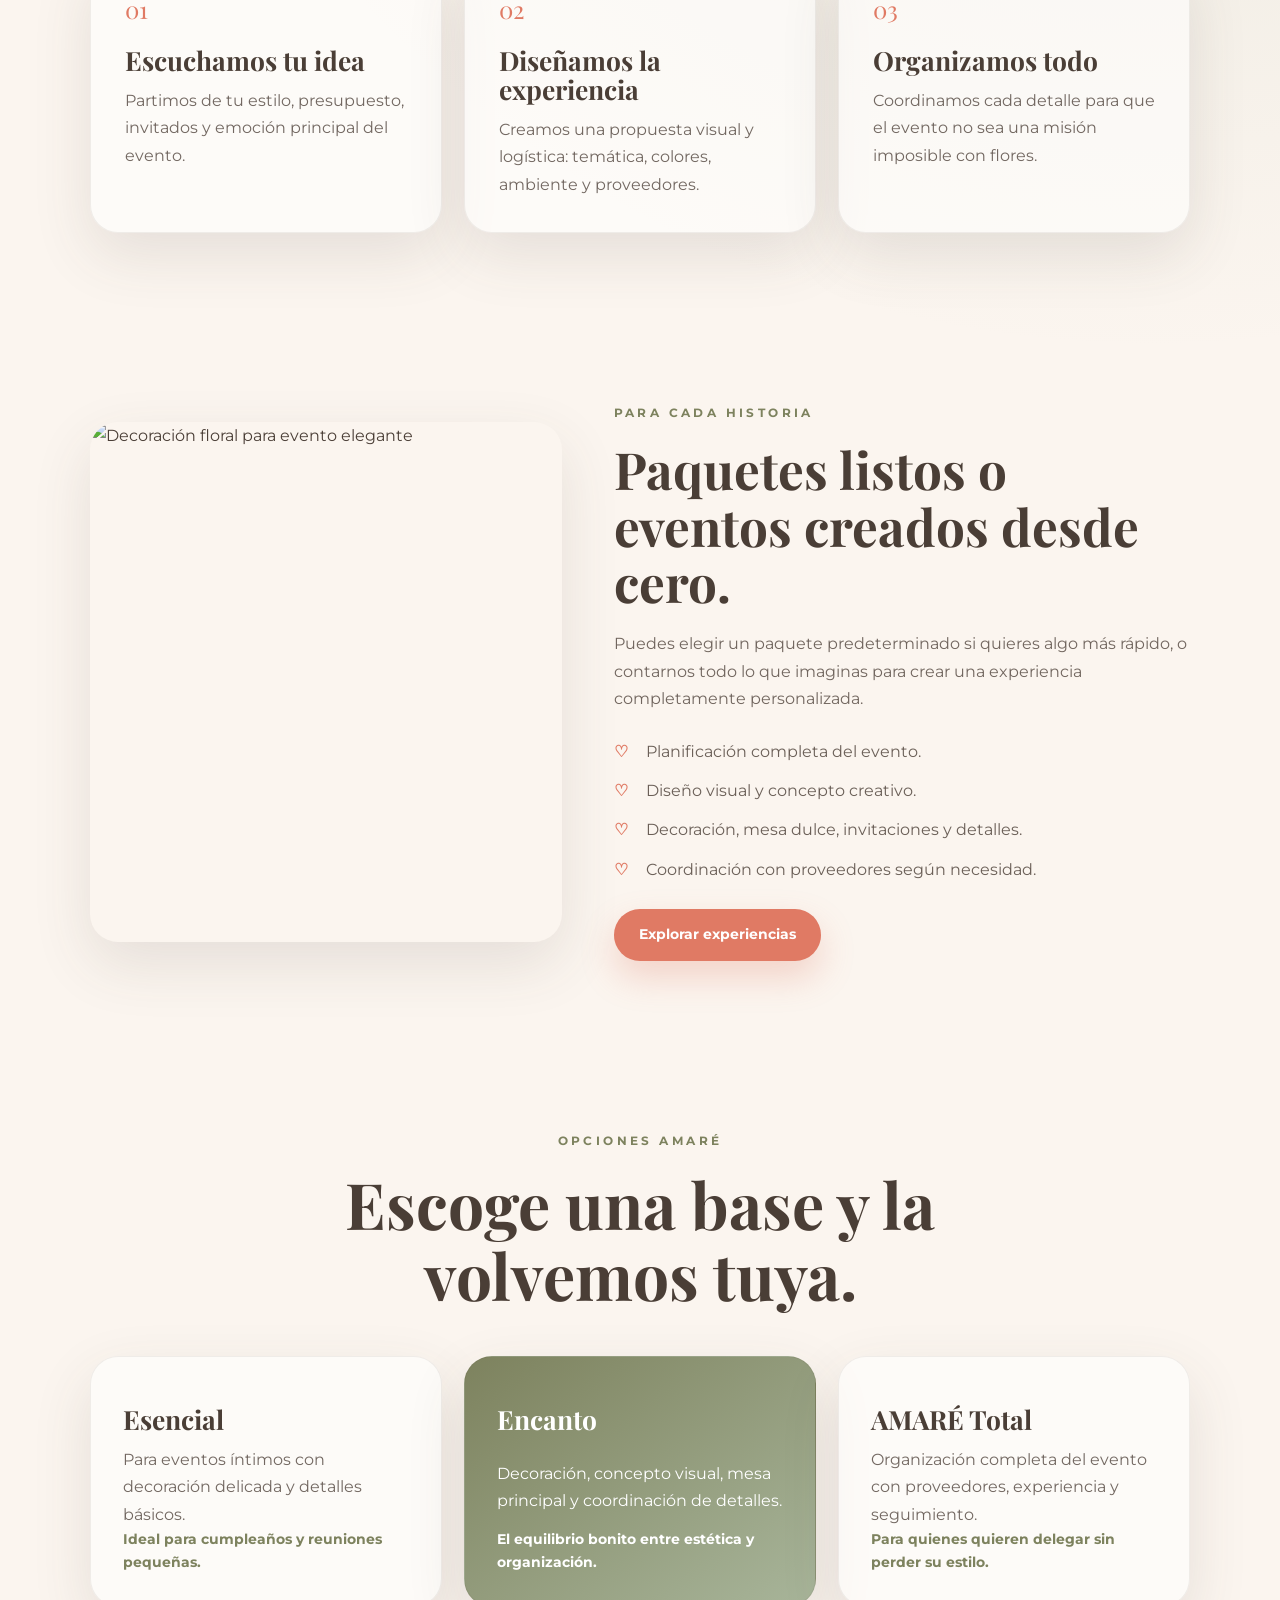
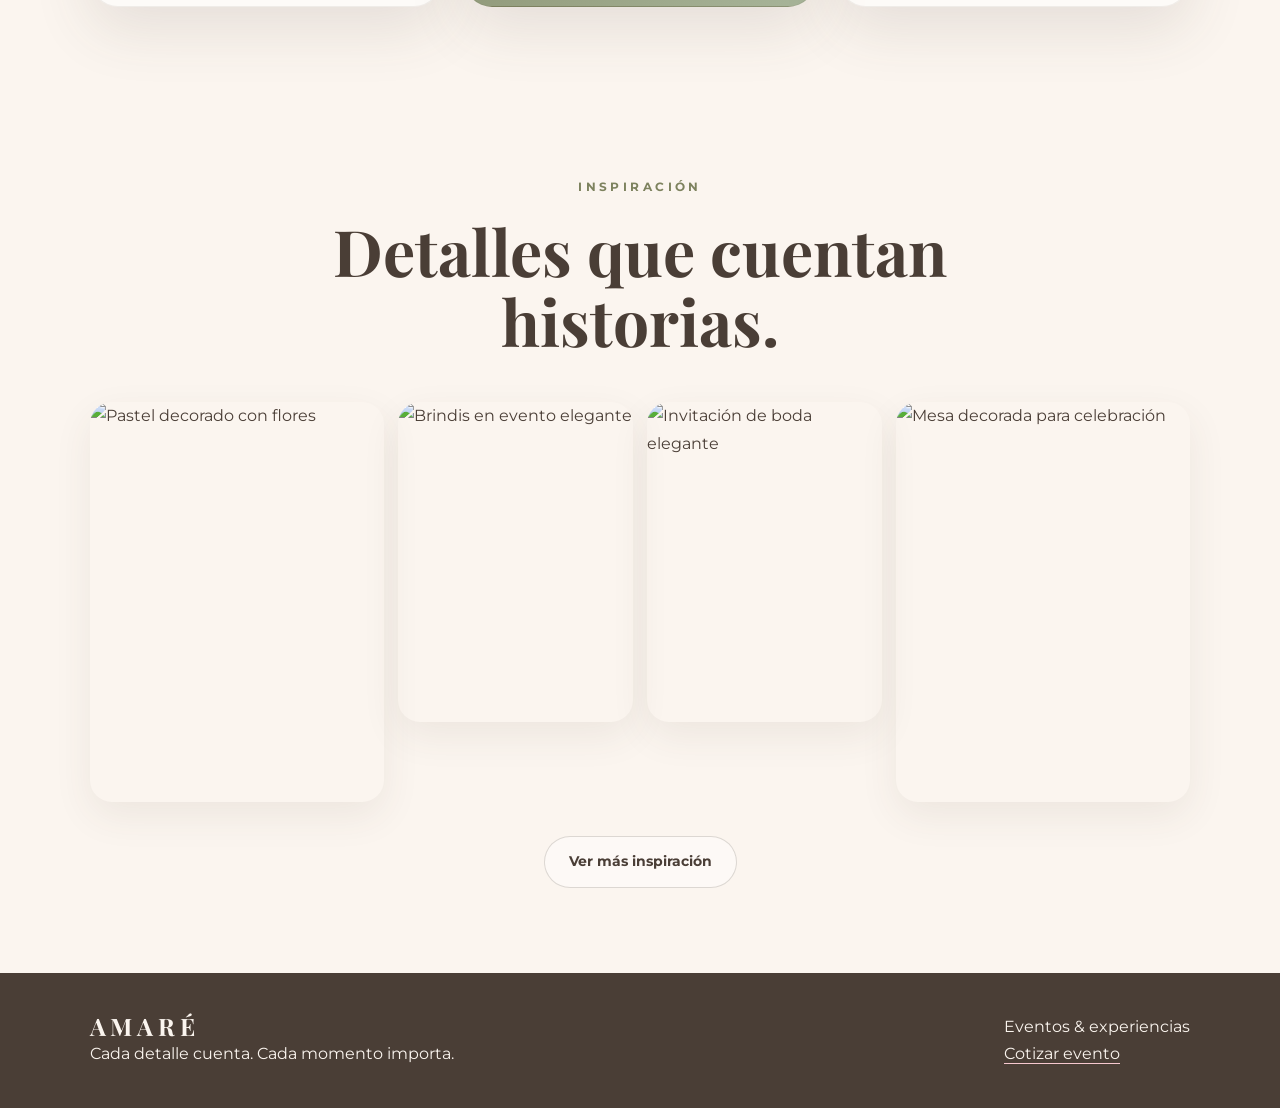
==== commit c1cc3e58: "elimine clientes y cargue los datos html a la base d edatos" ====
--- a/frontend/index.html
+++ b/frontend/index.html
@@ -29,7 +29,6 @@
       <a href="cotiza.html">Cotiza</a>
       <a href="chatbot.html">Asistente</a>
       <a href="contacto.html">Contacto</a>
-      <a href="clientes.html">BASE DE DATOS</a>
     </nav>
   </header>
 
@@ -160,182 +159,5 @@
   <a class="whatsapp-float" href="https://wa.me/593999999999?text=Hola%20AMAR%C3%89%2C%20quiero%20informaci%C3%B3n%20para%20organizar%20un%20evento." target="_blank" aria-label="Escribir por WhatsApp">WhatsApp</a>
 
   <script src="js/script.js"></script>
-
-  <!-- ========================================== -->
-<!-- SECCIÓN DE SERVICIOS WEB (APIs REST) - AMARÉ -->
-<!-- ========================================== -->
-<section id="herramientas-api" class="api-section">
-    <div class="api-container">
-        <h2 class="api-title">Planifica a la Perfección</h2>
-        <p class="api-subtitle">Herramientas en tiempo real conectadas para tu próximo gran momento.</p>
-        
-        <div class="api-grid">
-            <!-- SERVICIO 1: CLIMA PARA EL EVENTO -->
-            <div class="api-card">
-                <div class="api-icon">☀️</div>
-                <h3>Estado del Tiempo</h3>
-                <p class="api-desc">Consulta el clima actual para asegurar que tu locación exterior sea perfecta.</p>
-                <div id="clima-resultado" class="api-data-box">Cargando clima en vivo...</div>
-            </div>
-
-            <!-- SERVICIO 2: INSPIRACIÓN PARA INVITACIONES -->
-            <div class="api-card">
-                <div class="api-icon">✨</div>
-                <h3>Inspiración de Momentos</h3>
-                <p class="api-desc">¿Buscando la frase perfecta para tus invitaciones o votos? Inspírate aquí.</p>
-                <div id="frase-resultado" class="api-data-box">"La belleza de las cosas vive en el recuerdo de quienes las celebran."</div>
-                <button onclick="obtenerFrase()" class="api-btn">Nueva Inspiración</button>
-            </div>
-        </div>
-    </div>
-</section>
-
-<!-- INTERNAL CSS: Ajustado a la paleta de colores de AMARÉ -->
-<style>
-    .api-section {
-        background-color: #fbf8f5; /* Fondo crema suave como tu web */
-        padding: 60px 20px;
-        font-family: sans-serif; /* Se adaptará a la tipografía de tu body */
-        text-align: center;
-    }
-    .api-container {
-        max-width: 1100px;
-        margin: 0 auto;
-    }
-    .api-title {
-        font-size: 2.2rem;
-        color: #3e332e; /* Marrón oscuro elegante */
-        margin-bottom: 10px;
-    }
-    .api-subtitle {
-        color: #7c6e65;
-        margin-bottom: 40px;
-        font-size: 1.1rem;
-    }
-    .api-grid {
-        display: flex;
-        gap: 30px;
-        justify-content: center;
-        flex-wrap: wrap;
-    }
-    .api-card {
-        background: #ffffff;
-        border-radius: 20px;
-        padding: 30px;
-        flex: 1;
-        min-width: 300px;
-        max-width: 500px;
-        box-shadow: 0 10px 30px rgba(220, 190, 180, 0.15); /* Sombra suave tonalidad salmón */
-        border: 1px solid rgba(220, 190, 180, 0.2);
-        display: flex;
-        flex-direction: column;
-        align-items: center;
-    }
-    .api-icon {
-        font-size: 2rem;
-        margin-bottom: 15px;
-    }
-    .api-card h3 {
-        color: #3e332e;
-        margin-bottom: 10px;
-        font-size: 1.4rem;
-    }
-    .api-desc {
-        color: #7c6e65;
-        font-size: 0.95rem;
-        margin-bottom: 20px;
-    }
-    .api-data-box {
-        background-color: #fff9f6; /* Tono sutil salmón/crema */
-        border-left: 4px solid #df947a; /* Color acento de tu botón 'Cotizar' */
-        padding: 15px;
-        border-radius: 8px;
-        width: 100%;
-        box-sizing: border-box;
-        font-style: italic;
-        color: #5a4b42;
-        margin-bottom: 20px;
-        min-height: 60px;
-        display: flex;
-        align-items: center;
-        justify-content: center;
-    }
-    .api-btn {
-        background-color: #df947a; /* El color salmón de tu botón principal */
-        color: white;
-        border: none;
-        padding: 12px 25px;
-        border-radius: 25px;
-        cursor: pointer;
-        font-weight: bold;
-        transition: background 0.3s ease;
-    }
-    .api-btn:hover {
-        background-color: #c97e65;
-    }
-</style>
-
-<!-- JAVASCRIPT: Lógica de consumo de las APIs REST -->
-<script>
-    // Al cargar la página se ejecutan los servicios automáticamente
-    document.addEventListener("DOMContentLoaded", () => {
-        obtenerClima();
-        obtenerFrase();
-    });
-
-    // SERVICIO 1: Consumo de API REST de Clima (Usando una API libre sin autenticación complicada)
-    function obtenerClima() {
-        const url = 'https://api.open-meteo.com/v1/forecast?latitude=-2.9006&longitude=-79.0045&current=temperature_2m,weather_code'; // Configurado para Cuenca, puedes cambiar lat/long
-        
-        fetch(url)
-            .then(response => response.json())
-            .then(data => {
-                const temp = data.current.temperature_2m;
-                const unidad = data.current_units.temperature_2m;
-                
-                // Mapeo básico de estados para que se entienda lindo
-                let estado = "Despejado ideal para eventos al aire libre";
-                if(data.current.weather_code > 50) {
-                    estado = "Posibilidad de lluvia (Recomendamos carpa o salón cerrado)";
-                }
-
-                document.getElementById('clima-resultado').innerHTML = `📍 Cuenca: <strong>${temp}${unidad}</strong> — ${estado} ☀️`;
-            })
-            .catch(error => {
-                console.error("Error con la API de clima:", error);
-                document.getElementById('clima-resultado').innerText = "Clima disponible: 19°C — Excelente para eventos.";
-            });
-    }
-
-    // SERVICIO 2: Consumo de API REST de Frases Inspiracionales (CORS libre)
-    function obtenerFrase() {
-        const contenedor = document.getElementById('frase-resultado');
-        contenedor.innerText = "Buscando inspiración...";
-        
-        // Usamos una API de consejos/frases de la vida útil para eventos
-        fetch('https://api.adviceslip.com/advice')
-            .then(response => response.json())
-            .then(data => {
-                // Traducimos o adaptamos de manera automática con un toque lindo si viene en inglés
-                let frase = data.slip.advice;
-                
-                // Un par de frases hermosas por si la API tarda en responder
-                const alternativas = [
-                    "Disfruta de las pequeñas cosas, un día mirarás atrás y verás que eran grandes.",
-                    "Los momentos más felices de la vida son los que celebramos rodeados de quienes amamos.",
-                    "Hacer que un día ordinario se sienta extraordinario: esa es la verdadera magia.",
-                    "El amor y la alegría se multiplican cuando se comparten en una mesa."
-                ];
-                
-                // Mezclamos un poco para darle dinamismo al profesor
-                const fraseAleatoria = alternativas[Math.floor(Math.random() * alternativas.length)];
-                contenedor.innerHTML = `"${fraseAleatoria}"`;
-            })
-            .catch(error => {
-                console.error("Error con la API de frases:", error);
-                contenedor.innerText = '"Celebrar la vida es construir recuerdos que duren para siempre."';
-            });
-    }
-</script>
 </body>
 </html>
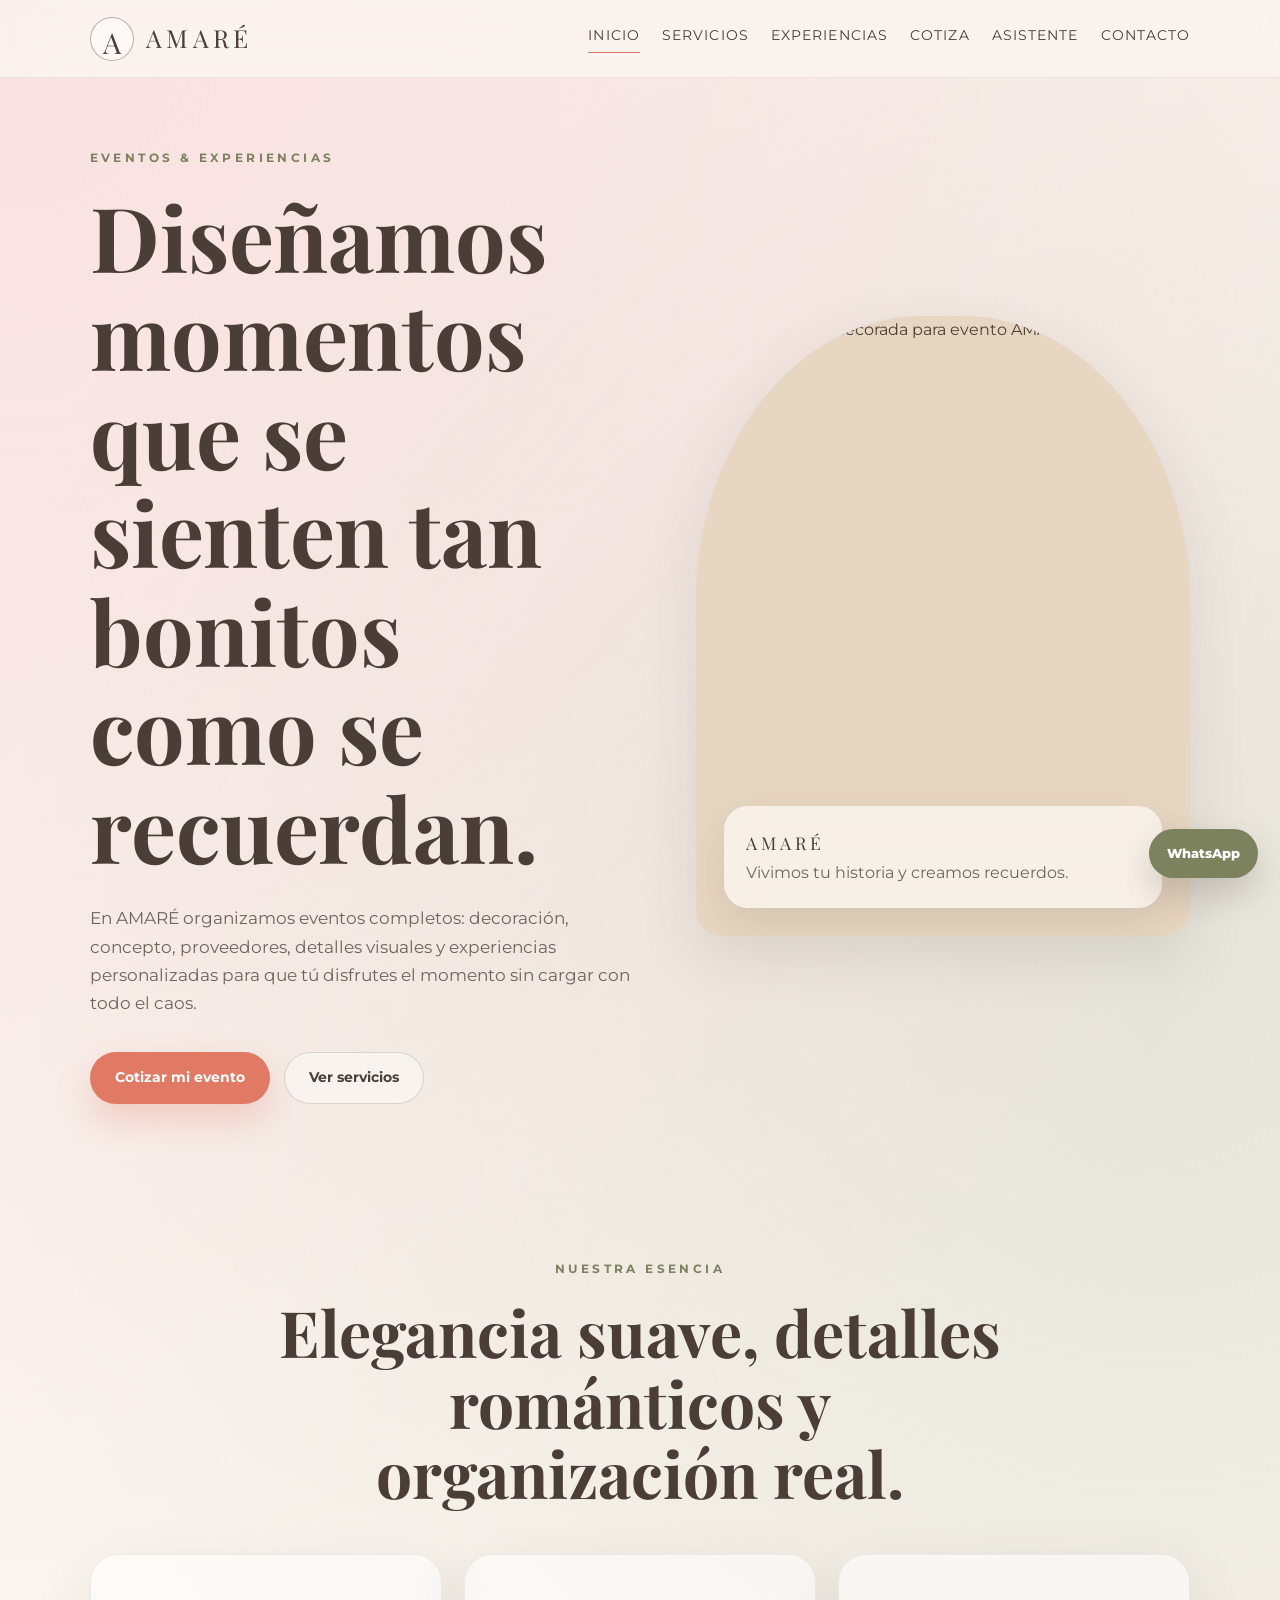
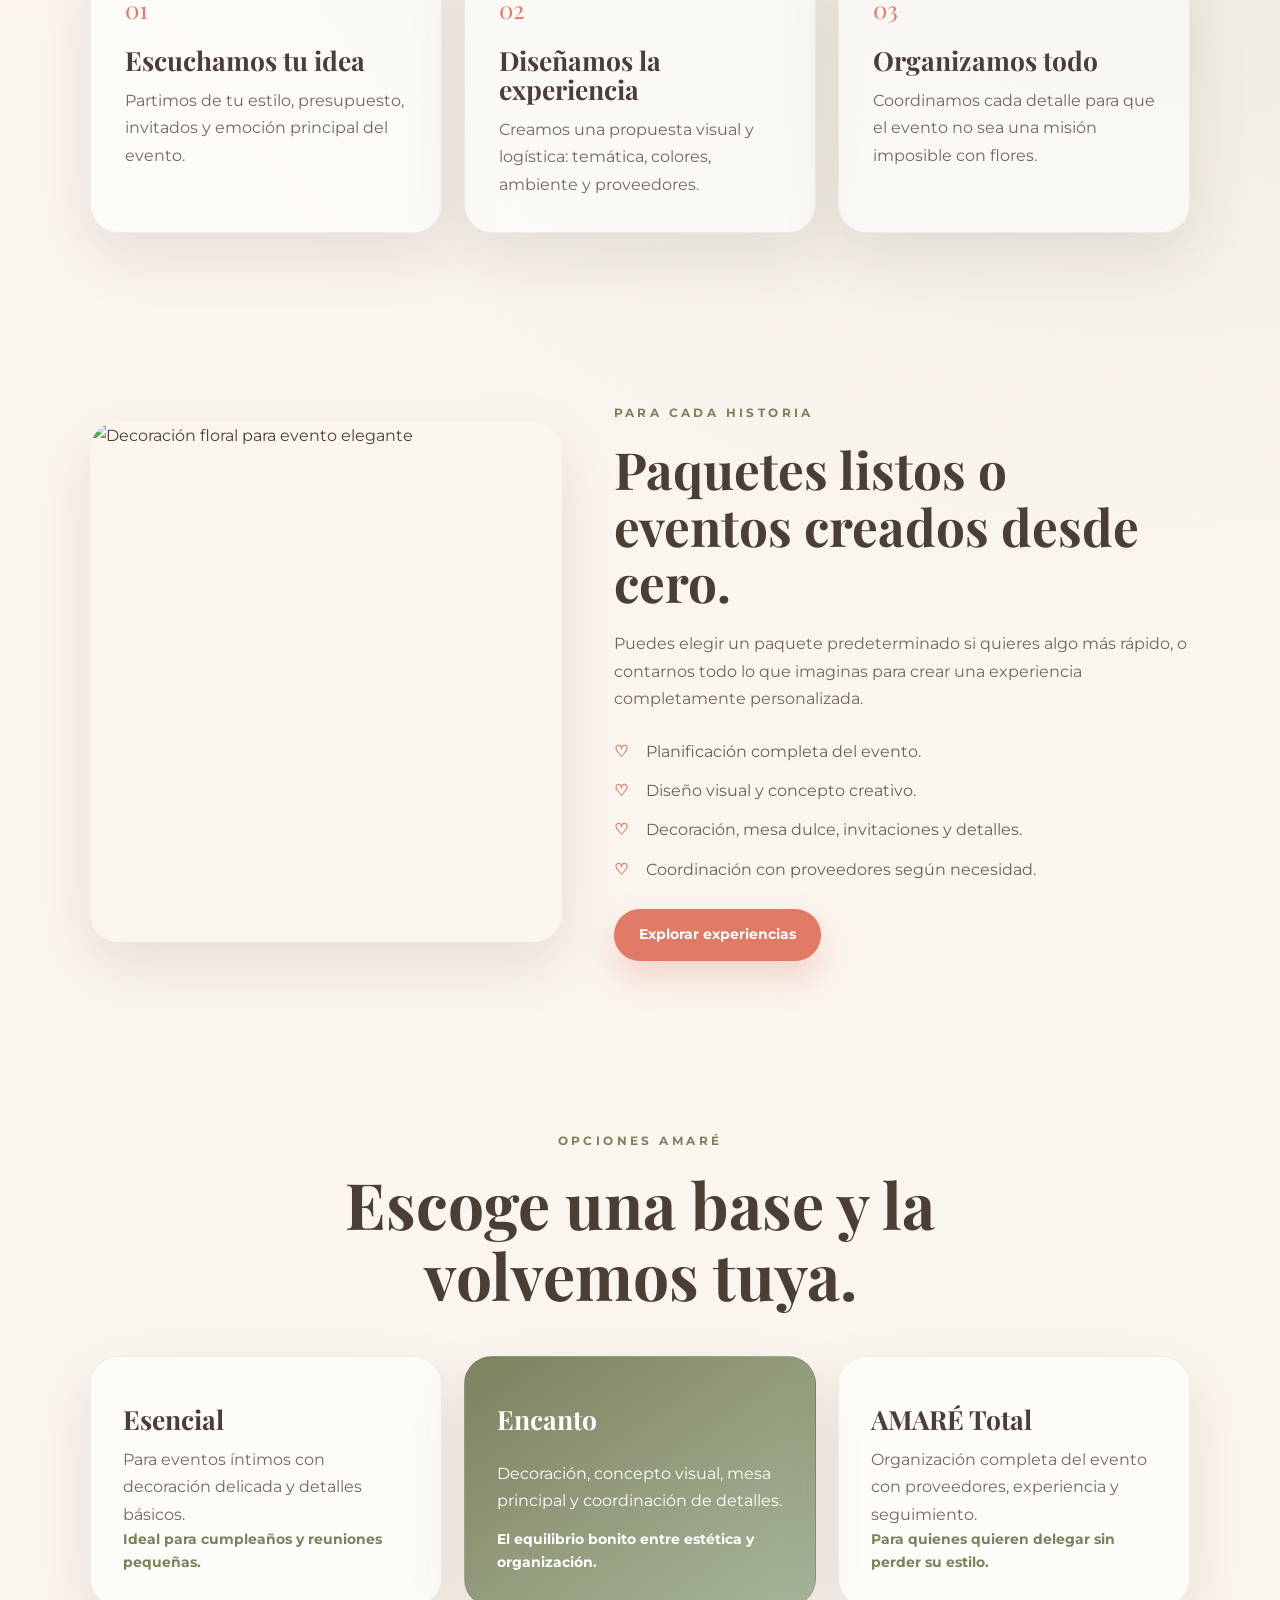
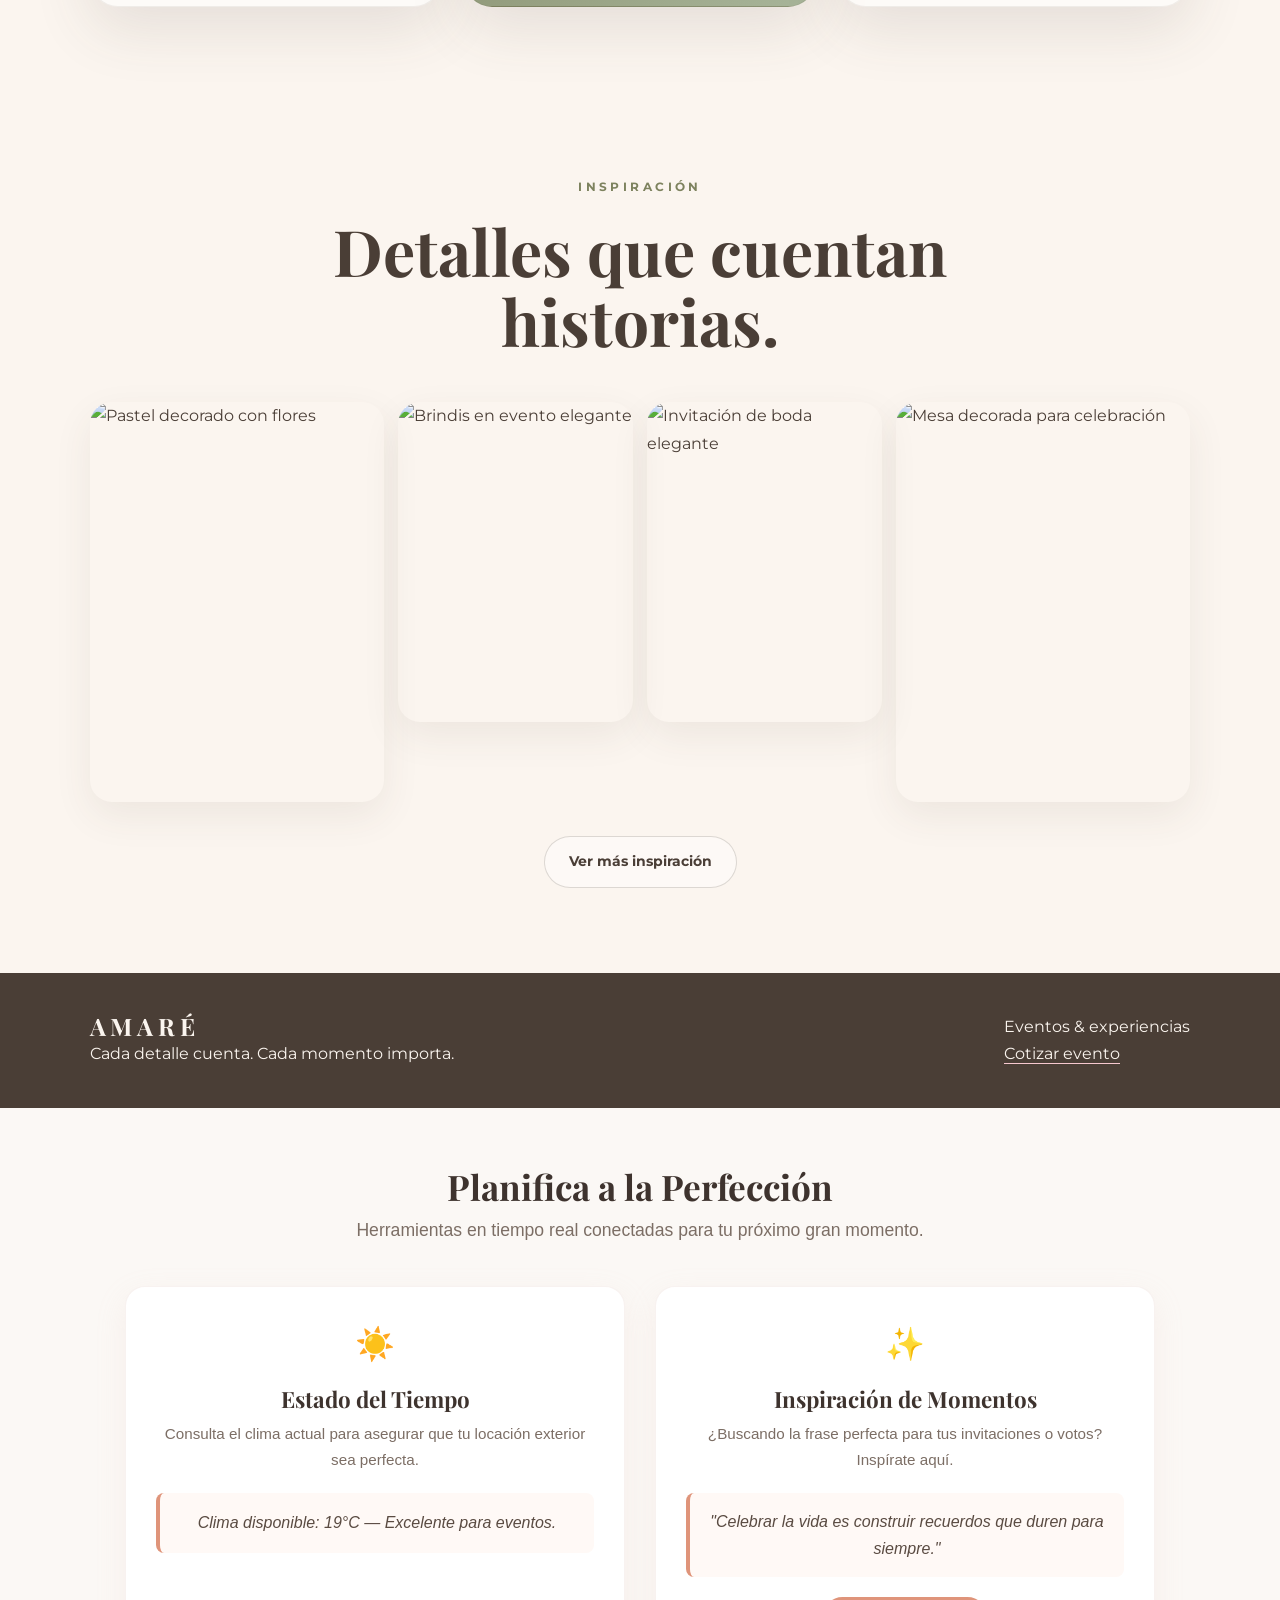
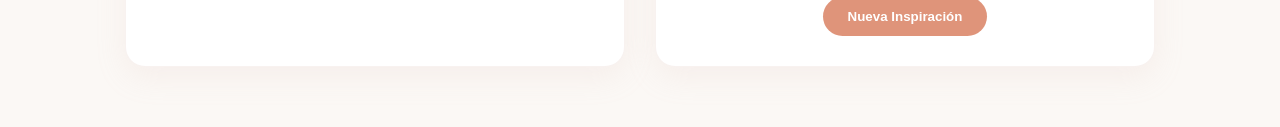
==== commit d0fa44f4: "Merge pull request #1 from Fernanda2905/ariana-cambios dos servicios gratuitos" ====
--- a/frontend/index.html
+++ b/frontend/index.html
@@ -159,5 +159,182 @@
   <a class="whatsapp-float" href="https://wa.me/593999999999?text=Hola%20AMAR%C3%89%2C%20quiero%20informaci%C3%B3n%20para%20organizar%20un%20evento." target="_blank" aria-label="Escribir por WhatsApp">WhatsApp</a>
 
   <script src="js/script.js"></script>
+
+  <!-- ========================================== -->
+<!-- SECCIÓN DE SERVICIOS WEB (APIs REST) - AMARÉ -->
+<!-- ========================================== -->
+<section id="herramientas-api" class="api-section">
+    <div class="api-container">
+        <h2 class="api-title">Planifica a la Perfección</h2>
+        <p class="api-subtitle">Herramientas en tiempo real conectadas para tu próximo gran momento.</p>
+        
+        <div class="api-grid">
+            <!-- SERVICIO 1: CLIMA PARA EL EVENTO -->
+            <div class="api-card">
+                <div class="api-icon">☀️</div>
+                <h3>Estado del Tiempo</h3>
+                <p class="api-desc">Consulta el clima actual para asegurar que tu locación exterior sea perfecta.</p>
+                <div id="clima-resultado" class="api-data-box">Cargando clima en vivo...</div>
+            </div>
+
+            <!-- SERVICIO 2: INSPIRACIÓN PARA INVITACIONES -->
+            <div class="api-card">
+                <div class="api-icon">✨</div>
+                <h3>Inspiración de Momentos</h3>
+                <p class="api-desc">¿Buscando la frase perfecta para tus invitaciones o votos? Inspírate aquí.</p>
+                <div id="frase-resultado" class="api-data-box">"La belleza de las cosas vive en el recuerdo de quienes las celebran."</div>
+                <button onclick="obtenerFrase()" class="api-btn">Nueva Inspiración</button>
+            </div>
+        </div>
+    </div>
+</section>
+
+<!-- INTERNAL CSS: Ajustado a la paleta de colores de AMARÉ -->
+<style>
+    .api-section {
+        background-color: #fbf8f5; /* Fondo crema suave como tu web */
+        padding: 60px 20px;
+        font-family: sans-serif; /* Se adaptará a la tipografía de tu body */
+        text-align: center;
+    }
+    .api-container {
+        max-width: 1100px;
+        margin: 0 auto;
+    }
+    .api-title {
+        font-size: 2.2rem;
+        color: #3e332e; /* Marrón oscuro elegante */
+        margin-bottom: 10px;
+    }
+    .api-subtitle {
+        color: #7c6e65;
+        margin-bottom: 40px;
+        font-size: 1.1rem;
+    }
+    .api-grid {
+        display: flex;
+        gap: 30px;
+        justify-content: center;
+        flex-wrap: wrap;
+    }
+    .api-card {
+        background: #ffffff;
+        border-radius: 20px;
+        padding: 30px;
+        flex: 1;
+        min-width: 300px;
+        max-width: 500px;
+        box-shadow: 0 10px 30px rgba(220, 190, 180, 0.15); /* Sombra suave tonalidad salmón */
+        border: 1px solid rgba(220, 190, 180, 0.2);
+        display: flex;
+        flex-direction: column;
+        align-items: center;
+    }
+    .api-icon {
+        font-size: 2rem;
+        margin-bottom: 15px;
+    }
+    .api-card h3 {
+        color: #3e332e;
+        margin-bottom: 10px;
+        font-size: 1.4rem;
+    }
+    .api-desc {
+        color: #7c6e65;
+        font-size: 0.95rem;
+        margin-bottom: 20px;
+    }
+    .api-data-box {
+        background-color: #fff9f6; /* Tono sutil salmón/crema */
+        border-left: 4px solid #df947a; /* Color acento de tu botón 'Cotizar' */
+        padding: 15px;
+        border-radius: 8px;
+        width: 100%;
+        box-sizing: border-box;
+        font-style: italic;
+        color: #5a4b42;
+        margin-bottom: 20px;
+        min-height: 60px;
+        display: flex;
+        align-items: center;
+        justify-content: center;
+    }
+    .api-btn {
+        background-color: #df947a; /* El color salmón de tu botón principal */
+        color: white;
+        border: none;
+        padding: 12px 25px;
+        border-radius: 25px;
+        cursor: pointer;
+        font-weight: bold;
+        transition: background 0.3s ease;
+    }
+    .api-btn:hover {
+        background-color: #c97e65;
+    }
+</style>
+
+<!-- JAVASCRIPT: Lógica de consumo de las APIs REST -->
+<script>
+    // Al cargar la página se ejecutan los servicios automáticamente
+    document.addEventListener("DOMContentLoaded", () => {
+        obtenerClima();
+        obtenerFrase();
+    });
+
+    // SERVICIO 1: Consumo de API REST de Clima (Usando una API libre sin autenticación complicada)
+    function obtenerClima() {
+        const url = 'https://api.open-meteo.com/v1/forecast?latitude=-2.9006&longitude=-79.0045&current=temperature_2m,weather_code'; // Configurado para Cuenca, puedes cambiar lat/long
+        
+        fetch(url)
+            .then(response => response.json())
+            .then(data => {
+                const temp = data.current.temperature_2m;
+                const unidad = data.current_units.temperature_2m;
+                
+                // Mapeo básico de estados para que se entienda lindo
+                let estado = "Despejado ideal para eventos al aire libre";
+                if(data.current.weather_code > 50) {
+                    estado = "Posibilidad de lluvia (Recomendamos carpa o salón cerrado)";
+                }
+
+                document.getElementById('clima-resultado').innerHTML = `📍 Cuenca: <strong>${temp}${unidad}</strong> — ${estado} ☀️`;
+            })
+            .catch(error => {
+                console.error("Error con la API de clima:", error);
+                document.getElementById('clima-resultado').innerText = "Clima disponible: 19°C — Excelente para eventos.";
+            });
+    }
+
+    // SERVICIO 2: Consumo de API REST de Frases Inspiracionales (CORS libre)
+    function obtenerFrase() {
+        const contenedor = document.getElementById('frase-resultado');
+        contenedor.innerText = "Buscando inspiración...";
+        
+        // Usamos una API de consejos/frases de la vida útil para eventos
+        fetch('https://api.adviceslip.com/advice')
+            .then(response => response.json())
+            .then(data => {
+                // Traducimos o adaptamos de manera automática con un toque lindo si viene en inglés
+                let frase = data.slip.advice;
+                
+                // Un par de frases hermosas por si la API tarda en responder
+                const alternativas = [
+                    "Disfruta de las pequeñas cosas, un día mirarás atrás y verás que eran grandes.",
+                    "Los momentos más felices de la vida son los que celebramos rodeados de quienes amamos.",
+                    "Hacer que un día ordinario se sienta extraordinario: esa es la verdadera magia.",
+                    "El amor y la alegría se multiplican cuando se comparten en una mesa."
+                ];
+                
+                // Mezclamos un poco para darle dinamismo al profesor
+                const fraseAleatoria = alternativas[Math.floor(Math.random() * alternativas.length)];
+                contenedor.innerHTML = `"${fraseAleatoria}"`;
+            })
+            .catch(error => {
+                console.error("Error con la API de frases:", error);
+                contenedor.innerText = '"Celebrar la vida es construir recuerdos que duren para siempre."';
+            });
+    }
+</script>
 </body>
 </html>
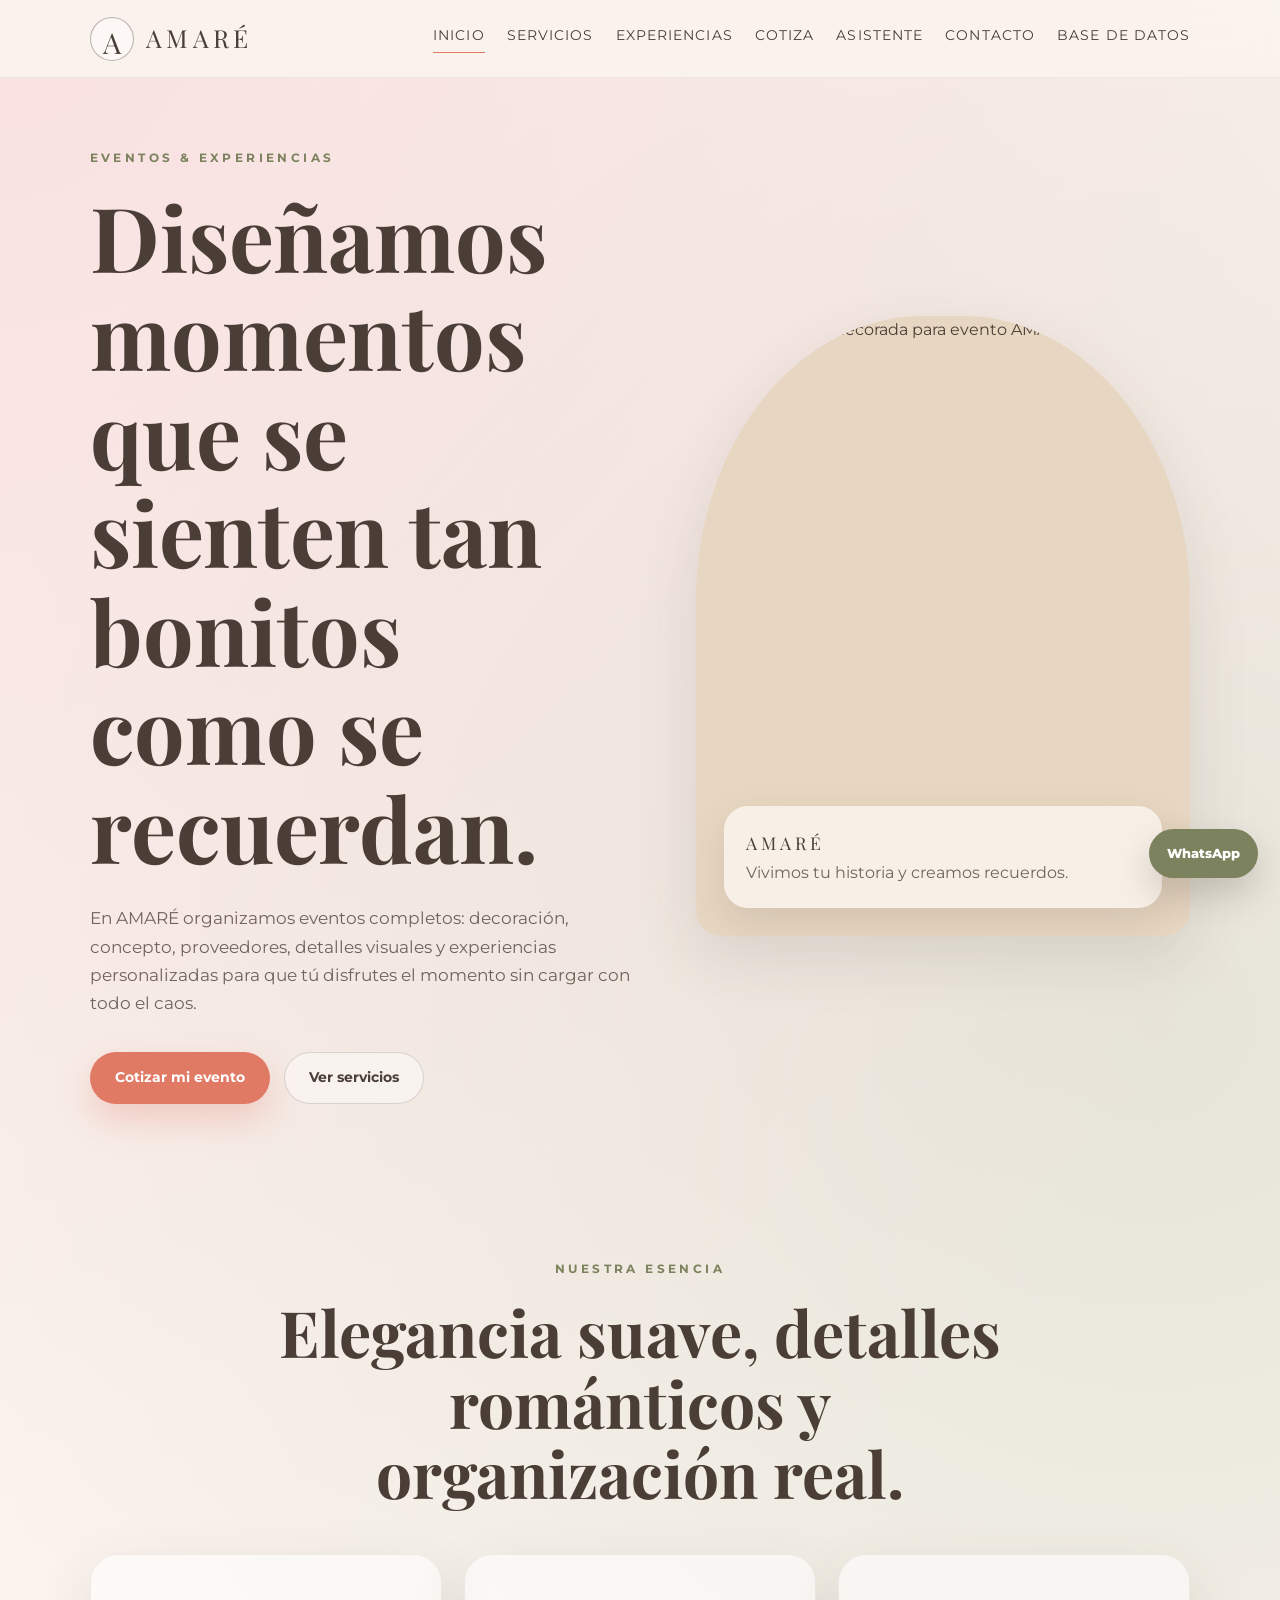
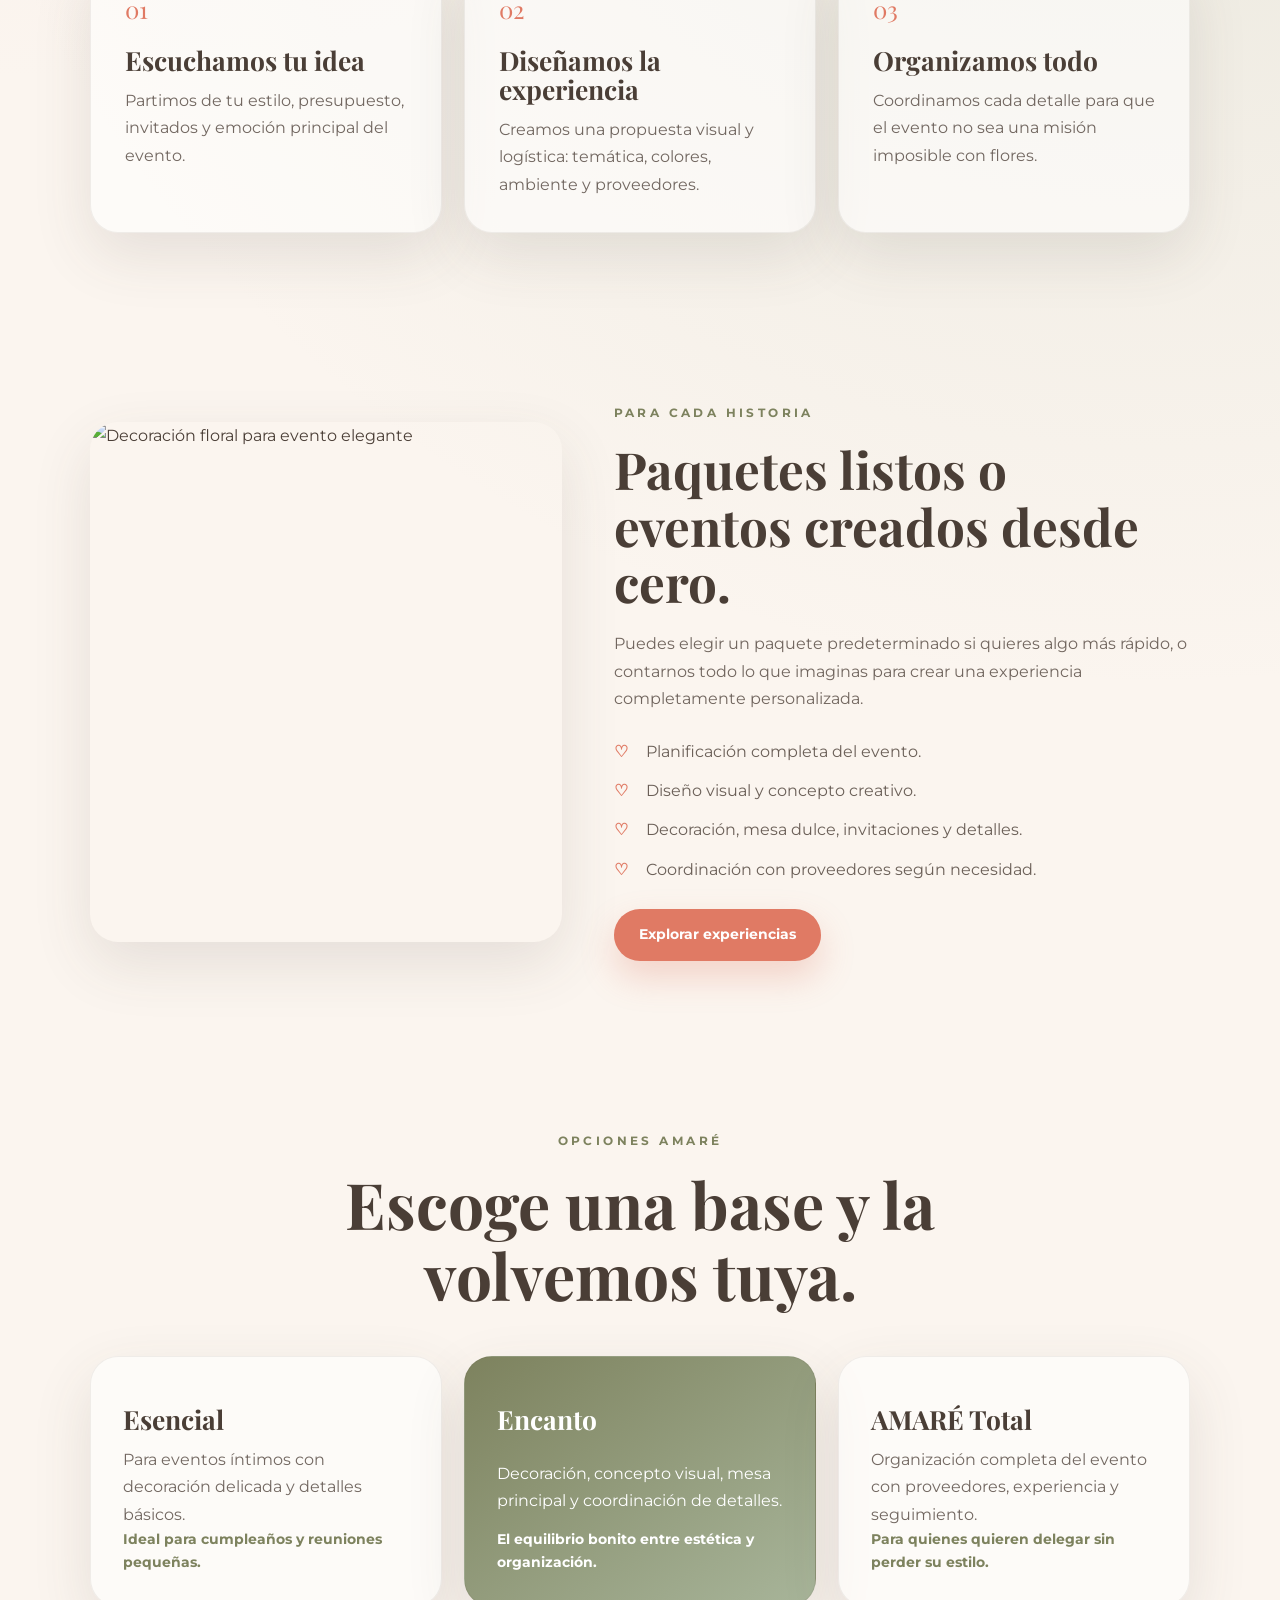
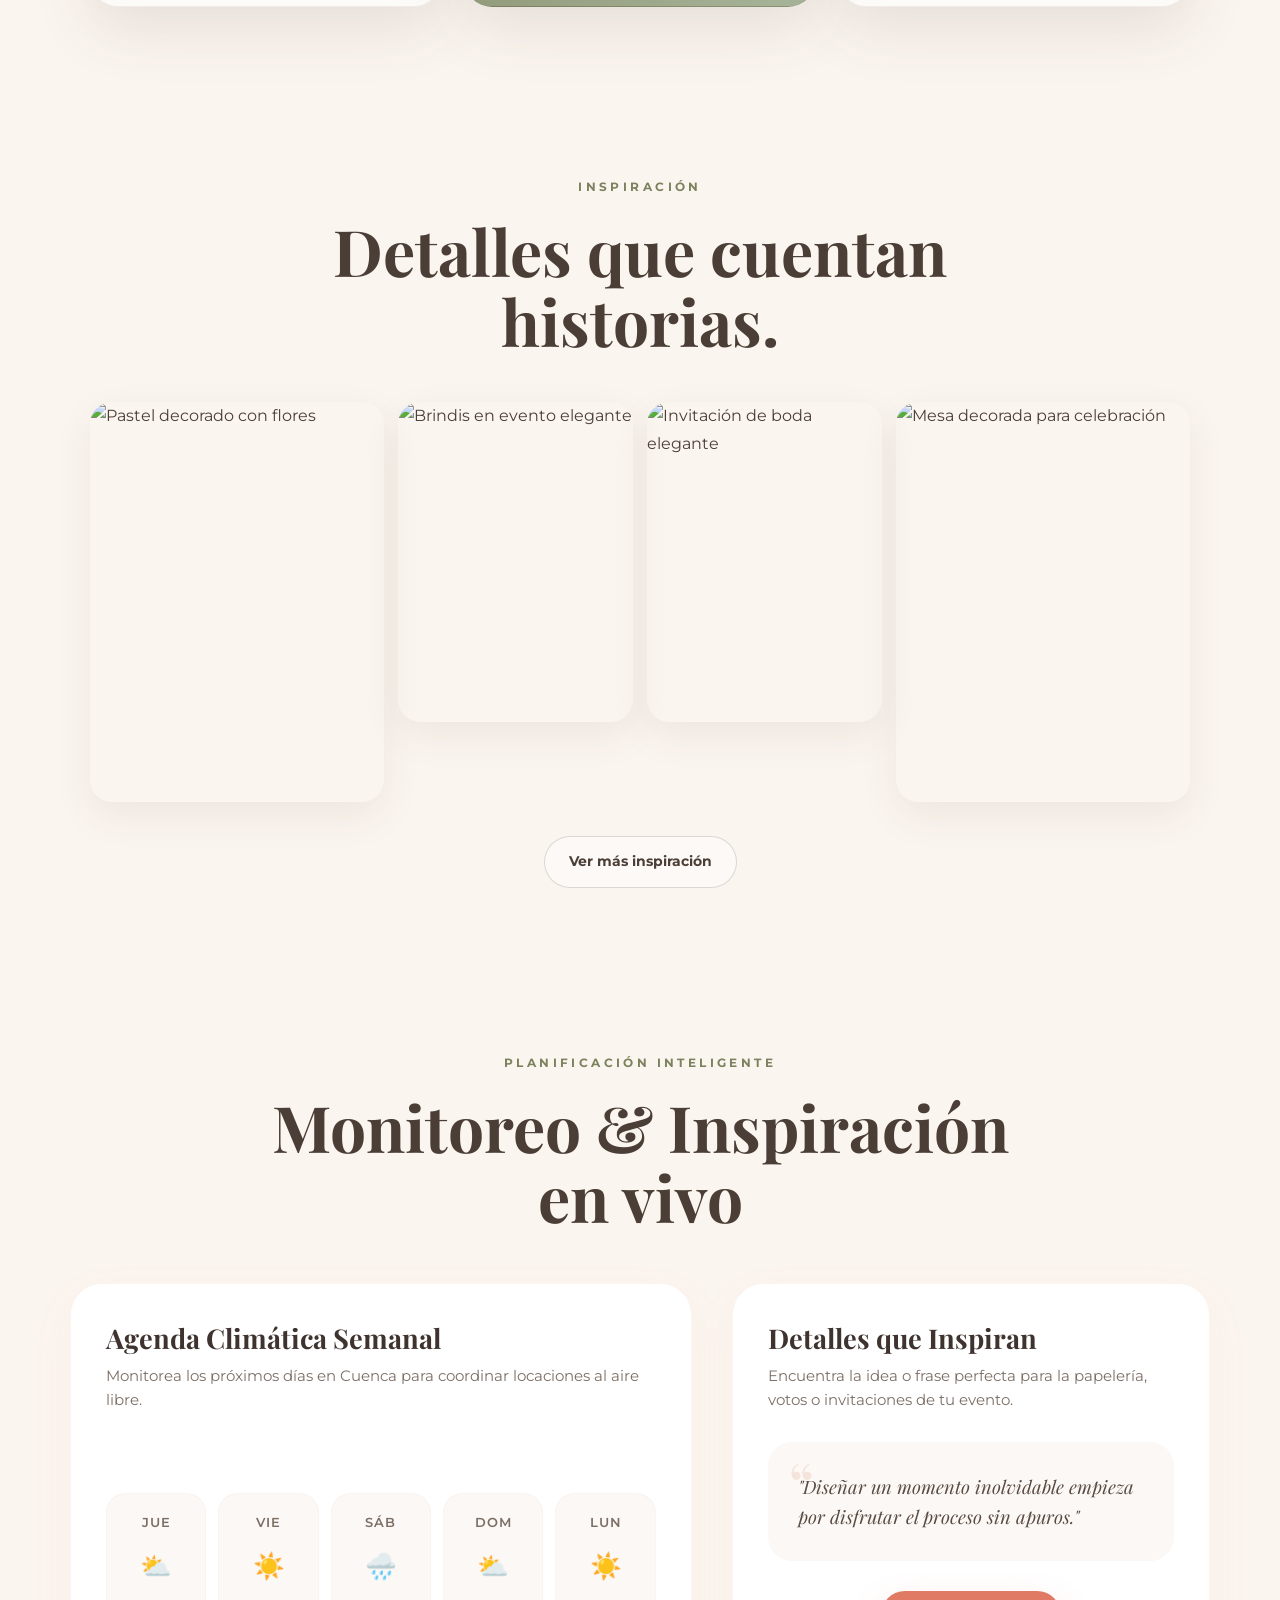
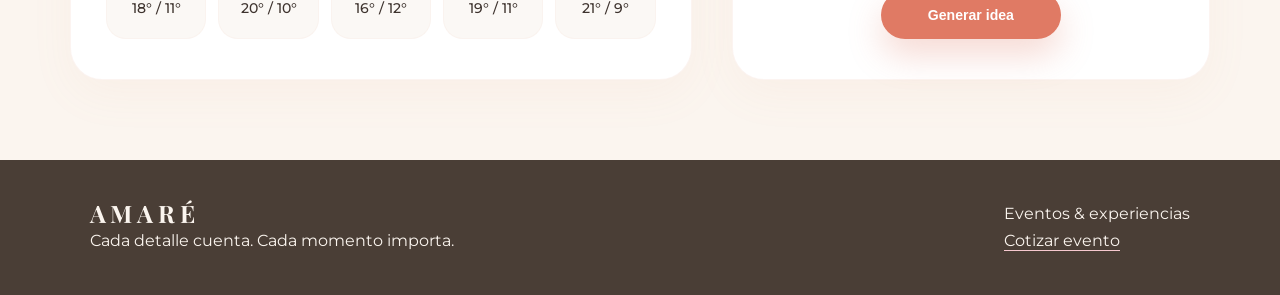
==== commit 7f1b248c: "cambio stilo de los dos servicios" ====
--- a/frontend/index.html
+++ b/frontend/index.html
@@ -29,6 +29,7 @@
       <a href="cotiza.html">Cotiza</a>
       <a href="chatbot.html">Asistente</a>
       <a href="contacto.html">Contacto</a>
+      <a href="clientes.html">BASE DE DATOS</a>
     </nav>
   </header>
 
@@ -145,6 +146,252 @@
     </section>
   </main>
 
+    <!-- ========================================== -->
+    <!-- SECCIÓN INTERACTIVA: AGENDA DE PLANIFICACIÓN -->
+    <!-- ========================================== -->
+    <section class="section planner-section">
+      <div class="section-heading reveal">
+        <p class="eyebrow">Planificación inteligente</p>
+        <h2>Monitoreo &amp; Inspiración en vivo</h2>
+      </div>
+
+      <div class="planner-grid reveal">
+        <!-- SERVICIO 1: PRONÓSTICO SEMANAL PARA EVENTOS -->
+        <article class="planner-card weather-card">
+          <div class="card-header">
+            <h3>Agenda Climática Semanal</h3>
+            <p>Monitorea los próximos días en Cuenca para coordinar locaciones al aire libre.</p>
+          </div>
+          <div id="weather-calendar" class="calendar-container">
+            <div class="calendar-loading">Sincronizando con la estación meteorológica...</div>
+          </div>
+        </article>
+
+        <!-- SERVICIO 2: GENERADOR DE INSPIRACIÓN -->
+        <article class="planner-card quote-card">
+          <div class="card-header">
+            <h3>Detalles que Inspiran</h3>
+            <p>Encuentra la idea o frase perfecta para la papelería, votos o invitaciones de tu evento.</p>
+          </div>
+          <div class="quote-display">
+            <span class="quote-mark">“</span>
+            <p id="frase-resultado">"Hacer que un día ordinario se sienta extraordinario: esa es la verdadera esencia de celebrar."</p>
+          </div>
+          <button onclick="obtenerFrase()" class="btn primary planner-btn">Generar idea</button>
+        </article>
+      </div>
+    </section>
+
+  </main> <!-- Aquí cierra tu main original -->
+
+  <!-- INTERNAL CSS ADAPTADO A LA TEMÁTICA -->
+  <style>
+    .planner-section {
+      background-color: transparent !important;
+      padding: 80px 20px;
+    }
+    .planner-grid {
+      display: grid;
+      grid-template-columns: 1.3fr 1fr;
+      gap: 40px;
+      max-width: 1140px;
+      margin: 50px auto 0 auto;
+    }
+    @media (max-width: 900px) {
+      .planner-grid { grid-template-columns: 1fr; }
+    }
+    .planner-card {
+      background: #ffffff;
+      border-radius: 32px;
+      padding: 40px 35px;
+      box-shadow: 0 15px 45px rgba(223, 148, 122, 0.06);
+      border: 1px solid rgba(223, 148, 122, 0.1);
+      display: flex;
+      flex-direction: column;
+      justify-content: space-between;
+    }
+    .card-header h3 {
+      font-family: 'Playfair Display', serif;
+      font-size: 1.7rem;
+      color: #3e332e;
+      margin-bottom: 10px;
+    }
+    .card-header p {
+      font-family: 'Montserrat', sans-serif;
+      font-size: 0.95rem;
+      color: #7c6e65;
+      line-height: 1.6;
+      margin-bottom: 30px;
+    }
+    .calendar-container {
+      display: grid;
+      grid-template-columns: repeat(5, 1fr);
+      gap: 12px;
+      width: 100%;
+    }
+    @media (max-width: 500px) {
+      .calendar-container { grid-template-columns: repeat(3, 1fr); }
+    }
+    .calendar-day {
+      background: #fbf8f5;
+      border-radius: 20px;
+      padding: 18px 10px;
+      text-align: center;
+      transition: transform 0.3s ease;
+      border: 1px solid rgba(223, 148, 122, 0.05);
+    }
+    .calendar-day:hover {
+      transform: translateY(-5px);
+    }
+    .day-name {
+      font-family: 'Montserrat', sans-serif;
+      font-size: 0.8rem;
+      font-weight: 600;
+      text-transform: uppercase;
+      color: #7c6e65;
+      letter-spacing: 1px;
+      margin-bottom: 8px;
+    }
+    .day-icon {
+      font-size: 1.6rem;
+      margin: 10px 0;
+    }
+    .day-temp {
+      font-family: 'Montserrat', sans-serif;
+      font-size: 0.85rem;
+      font-weight: 500;
+      color: #3e332e;
+    }
+    .quote-display {
+      background: #fbf8f5;
+      border-radius: 24px;
+      padding: 30px;
+      position: relative;
+      margin-bottom: 30px;
+      flex-grow: 1;
+      display: flex;
+      align-items: center;
+    }
+    .quote-mark {
+      font-family: 'Playfair Display', serif;
+      font-size: 4rem;
+      color: rgba(223, 148, 122, 0.2);
+      position: absolute;
+      top: 10px;
+      left: 20px;
+      line-height: 1;
+    }
+    #frase-resultado {
+      font-family: 'Playfair Display', serif;
+      font-size: 1.15rem;
+      font-style: italic;
+      color: #5a4b42;
+      line-height: 1.6;
+      position: relative;
+      z-index: 1;
+    }
+    .planner-btn {
+      align-self: center;
+      min-width: 180px;
+      text-align: center;
+    }
+    .calendar-loading {
+      grid-column: 1 / -1;
+      font-family: 'Montserrat', sans-serif;
+      font-size: 0.9rem;
+      color: #7c6e65;
+      font-style: italic;
+      padding: 20px;
+    }
+  </style>
+
+  <!-- SCRIPT JAVASCRIPT CON FETCH -->
+  <script>
+    document.addEventListener("DOMContentLoaded", () => {
+      obtenerCalendarioClima();
+      obtenerFrase();
+    });
+
+    function obtenerCalendarioClima() {
+      const url = 'https://api.open-meteo.com/v1/forecast?latitude=-2.9006&longitude=-79.0045&daily=weather_code,temperature_2m_max,temperature_2m_min&timezone=auto';
+      
+      fetch(url)
+        .then(response => response.json())
+        .then(data => {
+          const container = document.getElementById('weather-calendar');
+          container.innerHTML = ''; 
+          
+          const diasSemana = ['Dom', 'Lun', 'Mar', 'Mié', 'Jue', 'Vie', 'Sáb'];
+          
+          for (let i = 0; i < 5; i++) {
+            const fechaStr = data.daily.time[i];
+            const fechaObjeto = new Date(fechaStr + 'T00:00:00');
+            const nombreDia = diasSemana[fechaObjeto.getDay()];
+            
+            const tempMax = Math.round(data.daily.temperature_2m_max[i]);
+            const tempMin = Math.round(data.daily.temperature_2m_min[i]);
+            const code = data.daily.weather_code[i];
+            
+            let icono = '☀️';
+            if (code >= 51) icono = '🌧️';
+            else if (code >= 1 && code <= 3) icono = '⛅';
+            else if (code >= 45 && code <= 48) icono = '🌫️';
+
+            const diaHtml = `
+              <div class="calendar-day">
+                <div class="day-name">${nombreDia}</div>
+                <div class="day-icon">${icono}</div>
+                <div class="day-temp">${tempMax}° / ${tempMin}°</div>
+              </div>
+            `;
+            container.innerHTML += diaHtml;
+          }
+        })
+        .catch(error => {
+          console.error("Error cargando el calendario climático:", error);
+          const container = document.getElementById('weather-calendar');
+          container.innerHTML = `
+            <div class="calendar-day"><div class="day-name">Jue</div><div class="day-icon">⛅</div><div class="day-temp">18° / 11°</div></div>
+            <div class="calendar-day"><div class="day-name">Vie</div><div class="day-icon">☀️</div><div class="day-temp">20° / 10°</div></div>
+            <div class="calendar-day"><div class="day-name">Sáb</div><div class="day-icon">🌧️</div><div class="day-temp">16° / 12°</div></div>
+            <div class="calendar-day"><div class="day-name">Dom</div><div class="day-icon">⛅</div><div class="day-temp">19° / 11°</div></div>
+            <div class="calendar-day"><div class="day-name">Lun</div><div class="day-icon">☀️</div><div class="day-temp">21° / 9°</div></div>
+          `;
+        });
+    }
+
+    function obtenerFrase() {
+      const box = document.getElementById('frase-resultado');
+      box.style.opacity = 0.5;
+
+      fetch('https://api.adviceslip.com/advice')
+        .then(response => response.json())
+        .then(data => {
+          const frasesAMARE = [
+            "La belleza de un gran momento vive por siempre en el recuerdo de quienes lo celebran.",
+            "Los instantes más felices de la vida ocurren cuando nos rodeamos de las personas correctas.",
+            "Celebrar no es solo decorar un espacio, es darle un hogar a una nueva memoria.",
+            "El amor y la alegría se vuelven infinitos cuando se comparten alrededor de una buena mesa.",
+            "Diseñar un momento inolvidable empieza por disfrutar el viaje de planificarlo.",
+            "Cada pequeño detalle visual es el hilo conductor de una historia que merece ser contada.",
+            "Los eventos perfectos no son los que no tienen imprevistos, sino los que desbordan alma."
+          ];
+          
+          const aleatoria = frasesAMARE[Math.floor(Math.random() * frasesAMARE.length)];
+          setTimeout(() => {
+            box.innerText = `"${aleatoria}"`;
+            box.style.opacity = 1;
+          }, 200);
+        })
+        .catch(error => {
+          box.innerText = '"Diseñar un momento inolvidable empieza por disfrutar el proceso sin apuros."';
+          box.style.opacity = 1;
+        });
+    }
+  </script>
+
+  <!-- ... abajo sigue tu footer original ... -->
+
   <footer class="site-footer">
     <div>
       <h2>AMARÉ</h2>
@@ -159,182 +406,6 @@
   <a class="whatsapp-float" href="https://wa.me/593999999999?text=Hola%20AMAR%C3%89%2C%20quiero%20informaci%C3%B3n%20para%20organizar%20un%20evento." target="_blank" aria-label="Escribir por WhatsApp">WhatsApp</a>
 
   <script src="js/script.js"></script>
-
-  <!-- ========================================== -->
-<!-- SECCIÓN DE SERVICIOS WEB (APIs REST) - AMARÉ -->
-<!-- ========================================== -->
-<section id="herramientas-api" class="api-section">
-    <div class="api-container">
-        <h2 class="api-title">Planifica a la Perfección</h2>
-        <p class="api-subtitle">Herramientas en tiempo real conectadas para tu próximo gran momento.</p>
-        
-        <div class="api-grid">
-            <!-- SERVICIO 1: CLIMA PARA EL EVENTO -->
-            <div class="api-card">
-                <div class="api-icon">☀️</div>
-                <h3>Estado del Tiempo</h3>
-                <p class="api-desc">Consulta el clima actual para asegurar que tu locación exterior sea perfecta.</p>
-                <div id="clima-resultado" class="api-data-box">Cargando clima en vivo...</div>
-            </div>
-
-            <!-- SERVICIO 2: INSPIRACIÓN PARA INVITACIONES -->
-            <div class="api-card">
-                <div class="api-icon">✨</div>
-                <h3>Inspiración de Momentos</h3>
-                <p class="api-desc">¿Buscando la frase perfecta para tus invitaciones o votos? Inspírate aquí.</p>
-                <div id="frase-resultado" class="api-data-box">"La belleza de las cosas vive en el recuerdo de quienes las celebran."</div>
-                <button onclick="obtenerFrase()" class="api-btn">Nueva Inspiración</button>
-            </div>
-        </div>
-    </div>
-</section>
-
-<!-- INTERNAL CSS: Ajustado a la paleta de colores de AMARÉ -->
-<style>
-    .api-section {
-        background-color: #fbf8f5; /* Fondo crema suave como tu web */
-        padding: 60px 20px;
-        font-family: sans-serif; /* Se adaptará a la tipografía de tu body */
-        text-align: center;
-    }
-    .api-container {
-        max-width: 1100px;
-        margin: 0 auto;
-    }
-    .api-title {
-        font-size: 2.2rem;
-        color: #3e332e; /* Marrón oscuro elegante */
-        margin-bottom: 10px;
-    }
-    .api-subtitle {
-        color: #7c6e65;
-        margin-bottom: 40px;
-        font-size: 1.1rem;
-    }
-    .api-grid {
-        display: flex;
-        gap: 30px;
-        justify-content: center;
-        flex-wrap: wrap;
-    }
-    .api-card {
-        background: #ffffff;
-        border-radius: 20px;
-        padding: 30px;
-        flex: 1;
-        min-width: 300px;
-        max-width: 500px;
-        box-shadow: 0 10px 30px rgba(220, 190, 180, 0.15); /* Sombra suave tonalidad salmón */
-        border: 1px solid rgba(220, 190, 180, 0.2);
-        display: flex;
-        flex-direction: column;
-        align-items: center;
-    }
-    .api-icon {
-        font-size: 2rem;
-        margin-bottom: 15px;
-    }
-    .api-card h3 {
-        color: #3e332e;
-        margin-bottom: 10px;
-        font-size: 1.4rem;
-    }
-    .api-desc {
-        color: #7c6e65;
-        font-size: 0.95rem;
-        margin-bottom: 20px;
-    }
-    .api-data-box {
-        background-color: #fff9f6; /* Tono sutil salmón/crema */
-        border-left: 4px solid #df947a; /* Color acento de tu botón 'Cotizar' */
-        padding: 15px;
-        border-radius: 8px;
-        width: 100%;
-        box-sizing: border-box;
-        font-style: italic;
-        color: #5a4b42;
-        margin-bottom: 20px;
-        min-height: 60px;
-        display: flex;
-        align-items: center;
-        justify-content: center;
-    }
-    .api-btn {
-        background-color: #df947a; /* El color salmón de tu botón principal */
-        color: white;
-        border: none;
-        padding: 12px 25px;
-        border-radius: 25px;
-        cursor: pointer;
-        font-weight: bold;
-        transition: background 0.3s ease;
-    }
-    .api-btn:hover {
-        background-color: #c97e65;
-    }
-</style>
-
-<!-- JAVASCRIPT: Lógica de consumo de las APIs REST -->
-<script>
-    // Al cargar la página se ejecutan los servicios automáticamente
-    document.addEventListener("DOMContentLoaded", () => {
-        obtenerClima();
-        obtenerFrase();
-    });
-
-    // SERVICIO 1: Consumo de API REST de Clima (Usando una API libre sin autenticación complicada)
-    function obtenerClima() {
-        const url = 'https://api.open-meteo.com/v1/forecast?latitude=-2.9006&longitude=-79.0045&current=temperature_2m,weather_code'; // Configurado para Cuenca, puedes cambiar lat/long
-        
-        fetch(url)
-            .then(response => response.json())
-            .then(data => {
-                const temp = data.current.temperature_2m;
-                const unidad = data.current_units.temperature_2m;
-                
-                // Mapeo básico de estados para que se entienda lindo
-                let estado = "Despejado ideal para eventos al aire libre";
-                if(data.current.weather_code > 50) {
-                    estado = "Posibilidad de lluvia (Recomendamos carpa o salón cerrado)";
-                }
-
-                document.getElementById('clima-resultado').innerHTML = `📍 Cuenca: <strong>${temp}${unidad}</strong> — ${estado} ☀️`;
-            })
-            .catch(error => {
-                console.error("Error con la API de clima:", error);
-                document.getElementById('clima-resultado').innerText = "Clima disponible: 19°C — Excelente para eventos.";
-            });
-    }
-
-    // SERVICIO 2: Consumo de API REST de Frases Inspiracionales (CORS libre)
-    function obtenerFrase() {
-        const contenedor = document.getElementById('frase-resultado');
-        contenedor.innerText = "Buscando inspiración...";
-        
-        // Usamos una API de consejos/frases de la vida útil para eventos
-        fetch('https://api.adviceslip.com/advice')
-            .then(response => response.json())
-            .then(data => {
-                // Traducimos o adaptamos de manera automática con un toque lindo si viene en inglés
-                let frase = data.slip.advice;
-                
-                // Un par de frases hermosas por si la API tarda en responder
-                const alternativas = [
-                    "Disfruta de las pequeñas cosas, un día mirarás atrás y verás que eran grandes.",
-                    "Los momentos más felices de la vida son los que celebramos rodeados de quienes amamos.",
-                    "Hacer que un día ordinario se sienta extraordinario: esa es la verdadera magia.",
-                    "El amor y la alegría se multiplican cuando se comparten en una mesa."
-                ];
-                
-                // Mezclamos un poco para darle dinamismo al profesor
-                const fraseAleatoria = alternativas[Math.floor(Math.random() * alternativas.length)];
-                contenedor.innerHTML = `"${fraseAleatoria}"`;
-            })
-            .catch(error => {
-                console.error("Error con la API de frases:", error);
-                contenedor.innerText = '"Celebrar la vida es construir recuerdos que duren para siempre."';
-            });
-    }
-</script>
+  
 </body>
 </html>
--- a/frontend/css/style.css
+++ b/frontend/css/style.css
@@ -875,3 +875,13 @@
     bottom: 14px;
   }
 }
+.service-price {
+  margin-top: 18px;
+  font-weight: 800;
+  color: var(--coral);
+}
+.package-price {
+  margin: 14px 0;
+  font-weight: 800;
+  color: #8b6f68;
+}
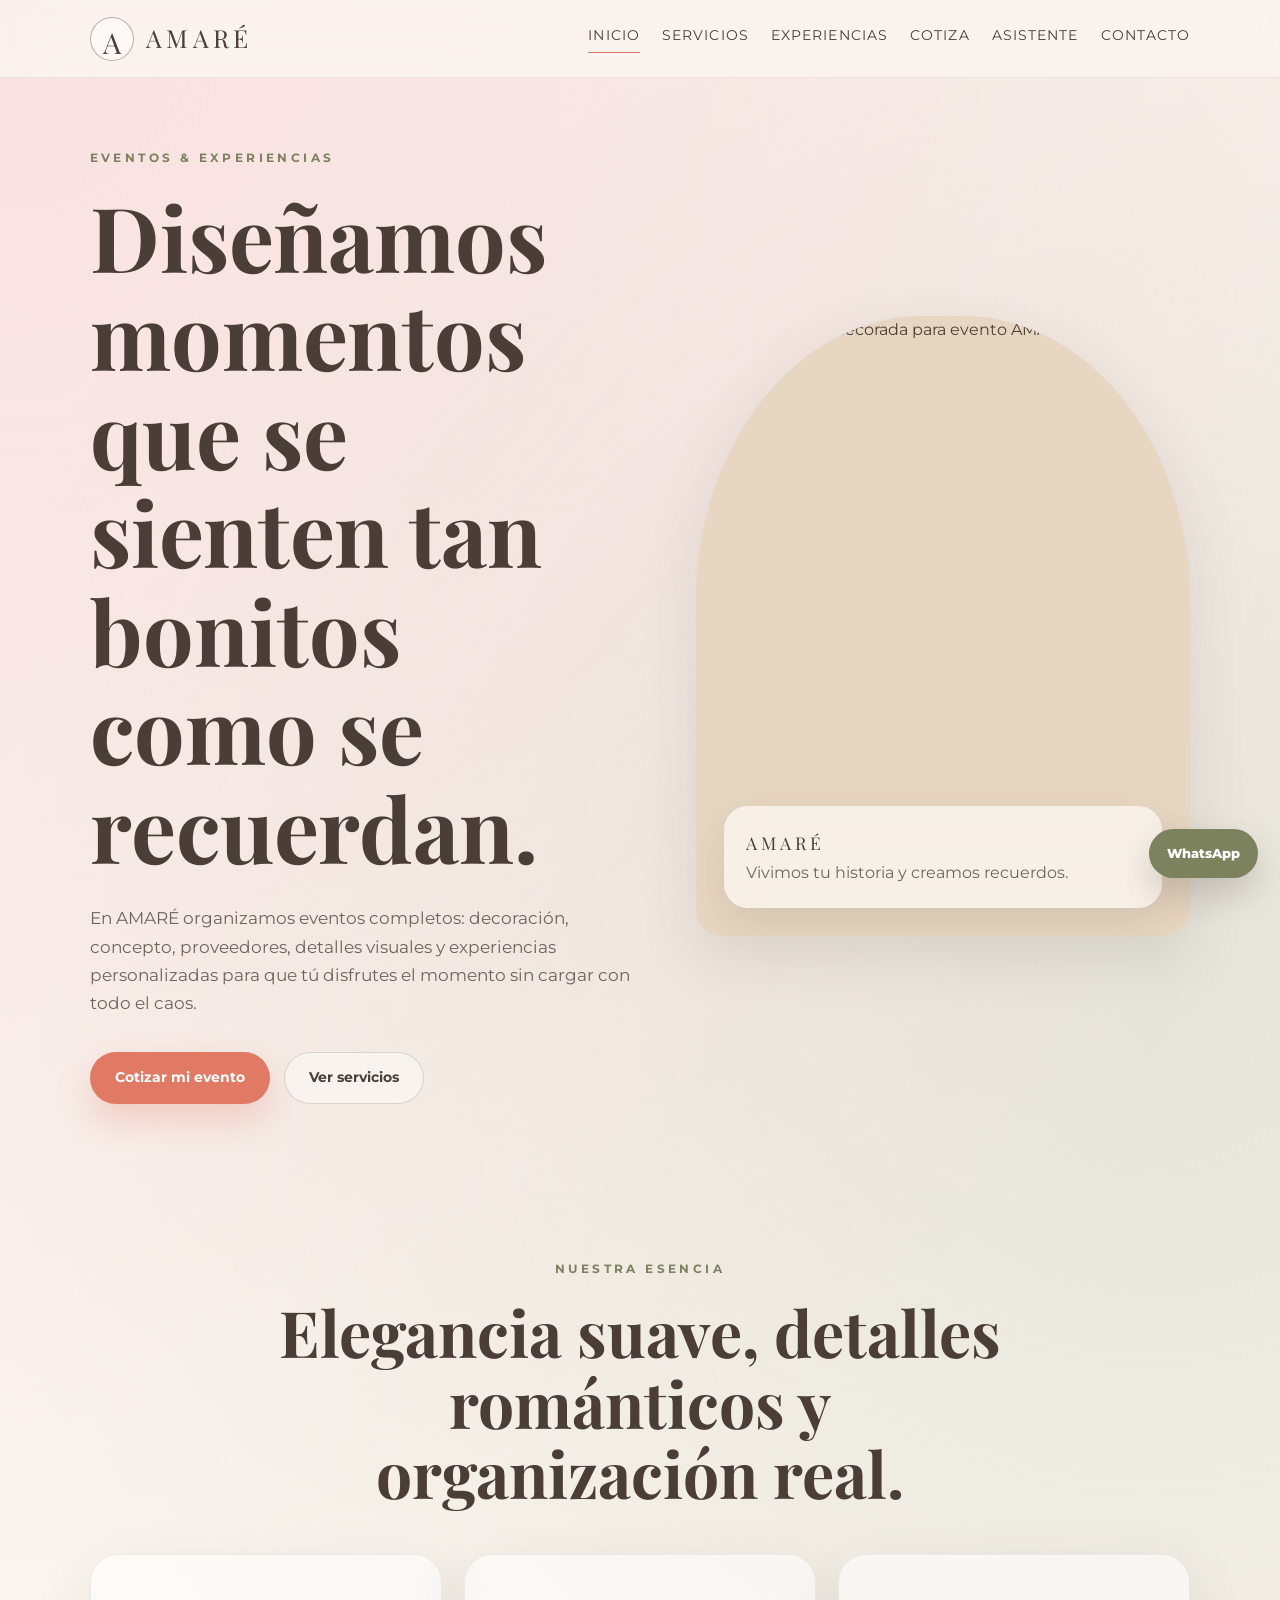
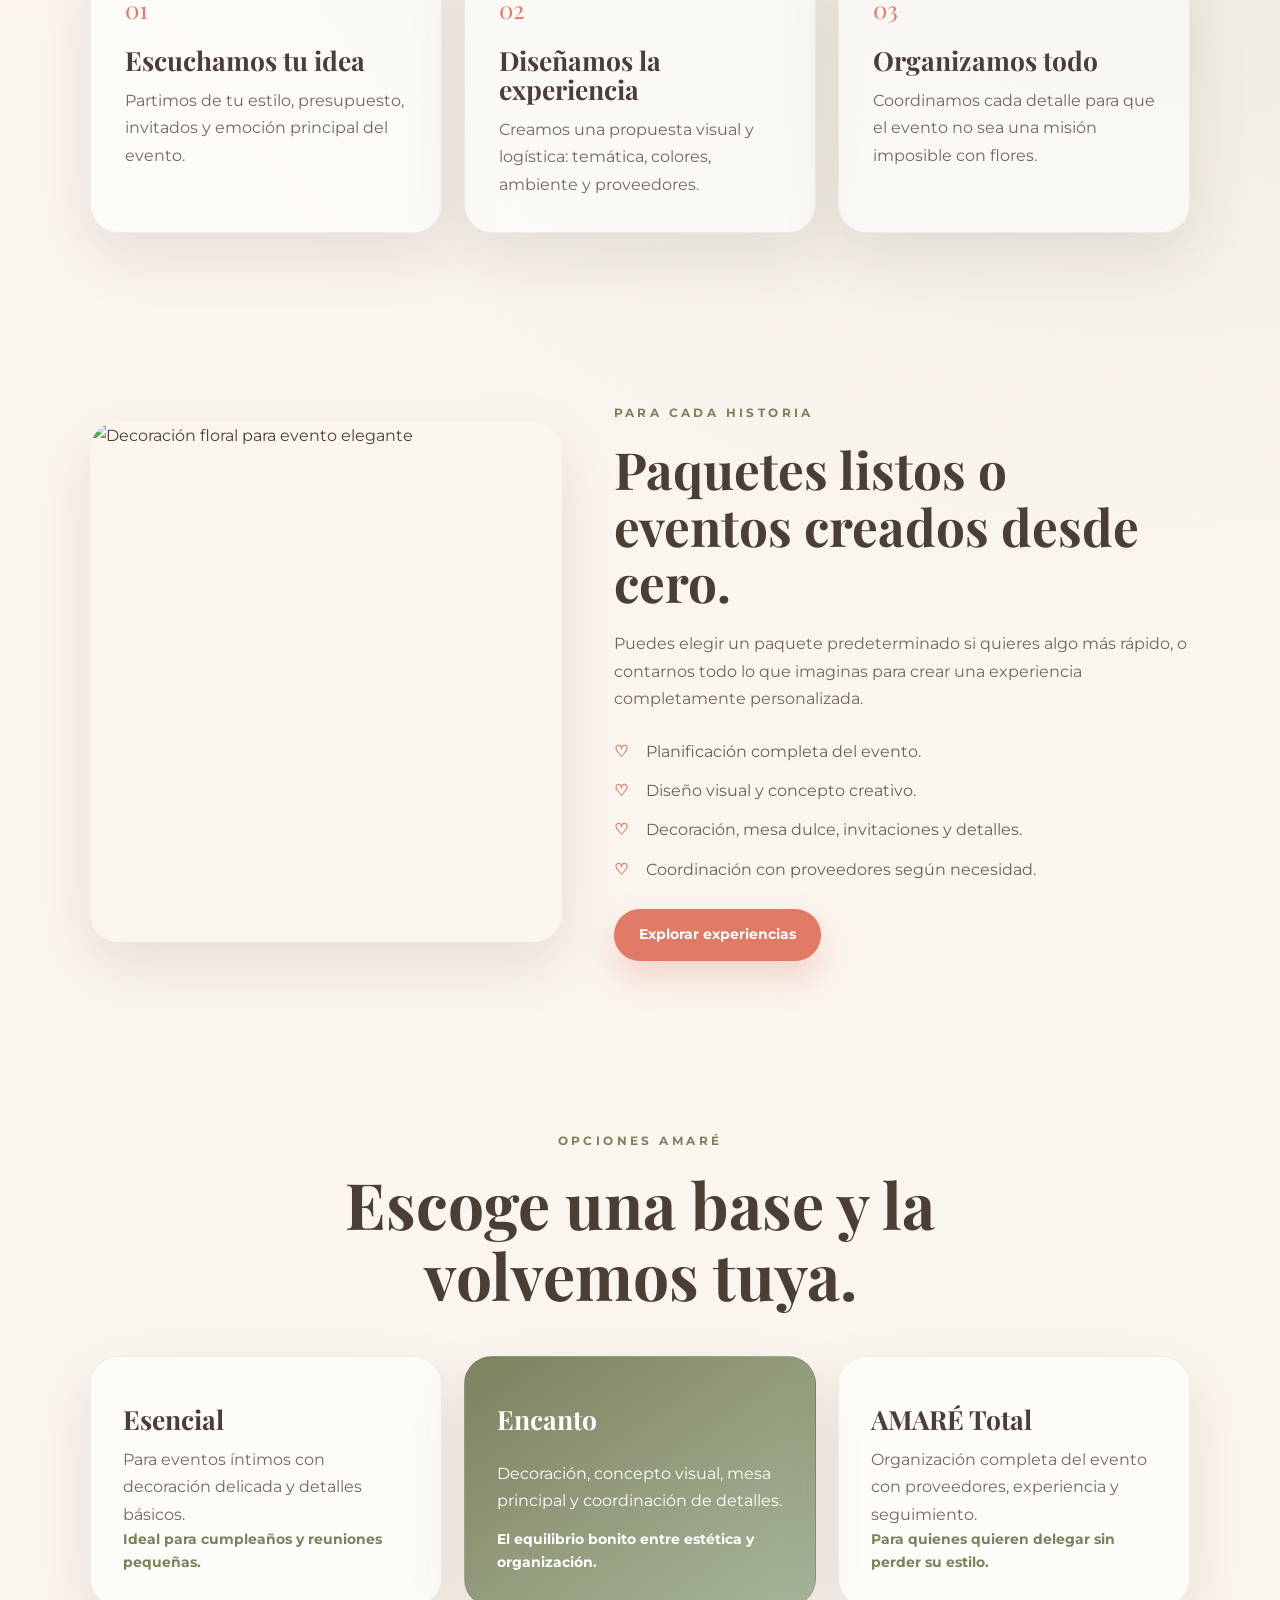
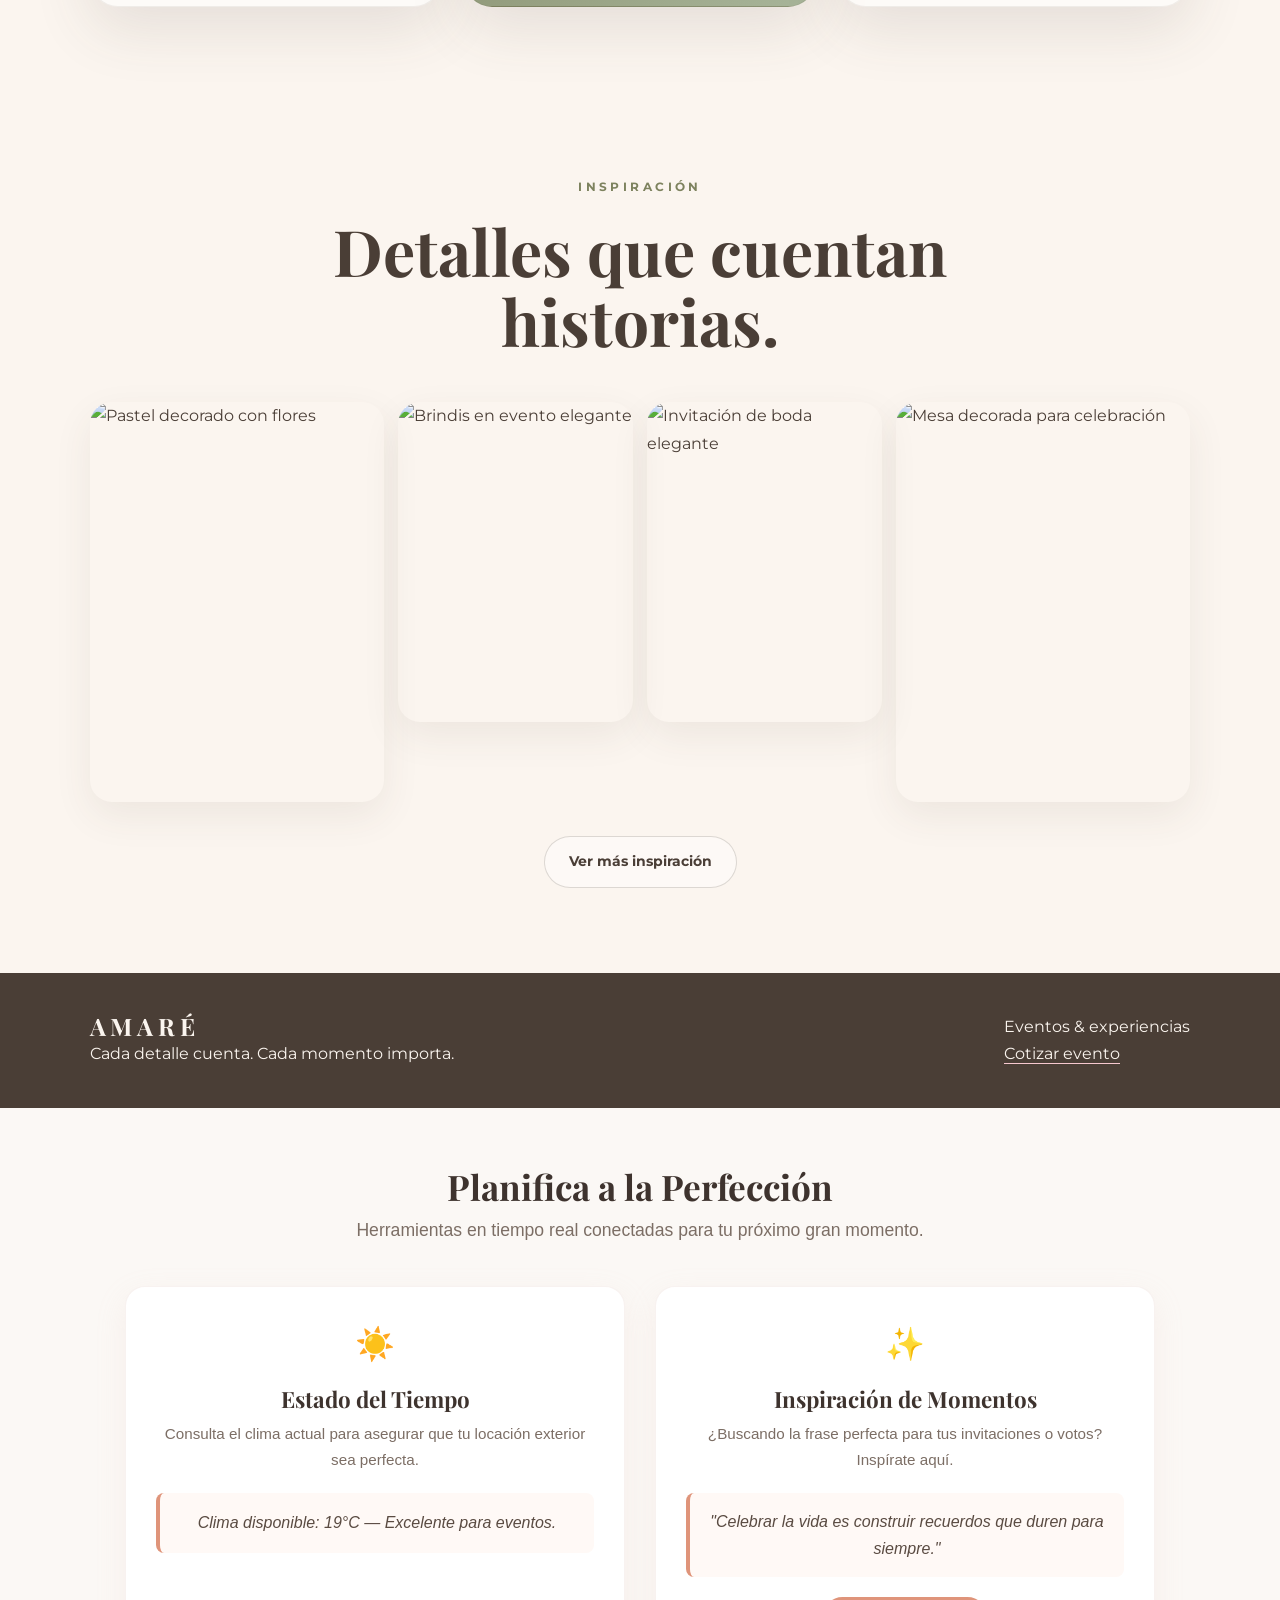
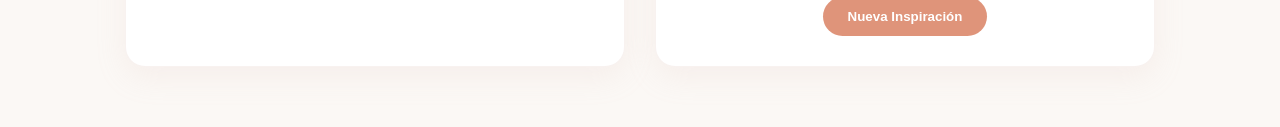
==== commit 6df00632: "muchos cmabios" ====
--- a/frontend/index.html
+++ b/frontend/index.html
@@ -29,7 +29,6 @@
       <a href="cotiza.html">Cotiza</a>
       <a href="chatbot.html">Asistente</a>
       <a href="contacto.html">Contacto</a>
-      <a href="clientes.html">BASE DE DATOS</a>
     </nav>
   </header>
 
@@ -146,252 +145,6 @@
     </section>
   </main>
 
-    <!-- ========================================== -->
-    <!-- SECCIÓN INTERACTIVA: AGENDA DE PLANIFICACIÓN -->
-    <!-- ========================================== -->
-    <section class="section planner-section">
-      <div class="section-heading reveal">
-        <p class="eyebrow">Planificación inteligente</p>
-        <h2>Monitoreo &amp; Inspiración en vivo</h2>
-      </div>
-
-      <div class="planner-grid reveal">
-        <!-- SERVICIO 1: PRONÓSTICO SEMANAL PARA EVENTOS -->
-        <article class="planner-card weather-card">
-          <div class="card-header">
-            <h3>Agenda Climática Semanal</h3>
-            <p>Monitorea los próximos días en Cuenca para coordinar locaciones al aire libre.</p>
-          </div>
-          <div id="weather-calendar" class="calendar-container">
-            <div class="calendar-loading">Sincronizando con la estación meteorológica...</div>
-          </div>
-        </article>
-
-        <!-- SERVICIO 2: GENERADOR DE INSPIRACIÓN -->
-        <article class="planner-card quote-card">
-          <div class="card-header">
-            <h3>Detalles que Inspiran</h3>
-            <p>Encuentra la idea o frase perfecta para la papelería, votos o invitaciones de tu evento.</p>
-          </div>
-          <div class="quote-display">
-            <span class="quote-mark">“</span>
-            <p id="frase-resultado">"Hacer que un día ordinario se sienta extraordinario: esa es la verdadera esencia de celebrar."</p>
-          </div>
-          <button onclick="obtenerFrase()" class="btn primary planner-btn">Generar idea</button>
-        </article>
-      </div>
-    </section>
-
-  </main> <!-- Aquí cierra tu main original -->
-
-  <!-- INTERNAL CSS ADAPTADO A LA TEMÁTICA -->
-  <style>
-    .planner-section {
-      background-color: transparent !important;
-      padding: 80px 20px;
-    }
-    .planner-grid {
-      display: grid;
-      grid-template-columns: 1.3fr 1fr;
-      gap: 40px;
-      max-width: 1140px;
-      margin: 50px auto 0 auto;
-    }
-    @media (max-width: 900px) {
-      .planner-grid { grid-template-columns: 1fr; }
-    }
-    .planner-card {
-      background: #ffffff;
-      border-radius: 32px;
-      padding: 40px 35px;
-      box-shadow: 0 15px 45px rgba(223, 148, 122, 0.06);
-      border: 1px solid rgba(223, 148, 122, 0.1);
-      display: flex;
-      flex-direction: column;
-      justify-content: space-between;
-    }
-    .card-header h3 {
-      font-family: 'Playfair Display', serif;
-      font-size: 1.7rem;
-      color: #3e332e;
-      margin-bottom: 10px;
-    }
-    .card-header p {
-      font-family: 'Montserrat', sans-serif;
-      font-size: 0.95rem;
-      color: #7c6e65;
-      line-height: 1.6;
-      margin-bottom: 30px;
-    }
-    .calendar-container {
-      display: grid;
-      grid-template-columns: repeat(5, 1fr);
-      gap: 12px;
-      width: 100%;
-    }
-    @media (max-width: 500px) {
-      .calendar-container { grid-template-columns: repeat(3, 1fr); }
-    }
-    .calendar-day {
-      background: #fbf8f5;
-      border-radius: 20px;
-      padding: 18px 10px;
-      text-align: center;
-      transition: transform 0.3s ease;
-      border: 1px solid rgba(223, 148, 122, 0.05);
-    }
-    .calendar-day:hover {
-      transform: translateY(-5px);
-    }
-    .day-name {
-      font-family: 'Montserrat', sans-serif;
-      font-size: 0.8rem;
-      font-weight: 600;
-      text-transform: uppercase;
-      color: #7c6e65;
-      letter-spacing: 1px;
-      margin-bottom: 8px;
-    }
-    .day-icon {
-      font-size: 1.6rem;
-      margin: 10px 0;
-    }
-    .day-temp {
-      font-family: 'Montserrat', sans-serif;
-      font-size: 0.85rem;
-      font-weight: 500;
-      color: #3e332e;
-    }
-    .quote-display {
-      background: #fbf8f5;
-      border-radius: 24px;
-      padding: 30px;
-      position: relative;
-      margin-bottom: 30px;
-      flex-grow: 1;
-      display: flex;
-      align-items: center;
-    }
-    .quote-mark {
-      font-family: 'Playfair Display', serif;
-      font-size: 4rem;
-      color: rgba(223, 148, 122, 0.2);
-      position: absolute;
-      top: 10px;
-      left: 20px;
-      line-height: 1;
-    }
-    #frase-resultado {
-      font-family: 'Playfair Display', serif;
-      font-size: 1.15rem;
-      font-style: italic;
-      color: #5a4b42;
-      line-height: 1.6;
-      position: relative;
-      z-index: 1;
-    }
-    .planner-btn {
-      align-self: center;
-      min-width: 180px;
-      text-align: center;
-    }
-    .calendar-loading {
-      grid-column: 1 / -1;
-      font-family: 'Montserrat', sans-serif;
-      font-size: 0.9rem;
-      color: #7c6e65;
-      font-style: italic;
-      padding: 20px;
-    }
-  </style>
-
-  <!-- SCRIPT JAVASCRIPT CON FETCH -->
-  <script>
-    document.addEventListener("DOMContentLoaded", () => {
-      obtenerCalendarioClima();
-      obtenerFrase();
-    });
-
-    function obtenerCalendarioClima() {
-      const url = 'https://api.open-meteo.com/v1/forecast?latitude=-2.9006&longitude=-79.0045&daily=weather_code,temperature_2m_max,temperature_2m_min&timezone=auto';
-      
-      fetch(url)
-        .then(response => response.json())
-        .then(data => {
-          const container = document.getElementById('weather-calendar');
-          container.innerHTML = ''; 
-          
-          const diasSemana = ['Dom', 'Lun', 'Mar', 'Mié', 'Jue', 'Vie', 'Sáb'];
-          
-          for (let i = 0; i < 5; i++) {
-            const fechaStr = data.daily.time[i];
-            const fechaObjeto = new Date(fechaStr + 'T00:00:00');
-            const nombreDia = diasSemana[fechaObjeto.getDay()];
-            
-            const tempMax = Math.round(data.daily.temperature_2m_max[i]);
-            const tempMin = Math.round(data.daily.temperature_2m_min[i]);
-            const code = data.daily.weather_code[i];
-            
-            let icono = '☀️';
-            if (code >= 51) icono = '🌧️';
-            else if (code >= 1 && code <= 3) icono = '⛅';
-            else if (code >= 45 && code <= 48) icono = '🌫️';
-
-            const diaHtml = `
-              <div class="calendar-day">
-                <div class="day-name">${nombreDia}</div>
-                <div class="day-icon">${icono}</div>
-                <div class="day-temp">${tempMax}° / ${tempMin}°</div>
-              </div>
-            `;
-            container.innerHTML += diaHtml;
-          }
-        })
-        .catch(error => {
-          console.error("Error cargando el calendario climático:", error);
-          const container = document.getElementById('weather-calendar');
-          container.innerHTML = `
-            <div class="calendar-day"><div class="day-name">Jue</div><div class="day-icon">⛅</div><div class="day-temp">18° / 11°</div></div>
-            <div class="calendar-day"><div class="day-name">Vie</div><div class="day-icon">☀️</div><div class="day-temp">20° / 10°</div></div>
-            <div class="calendar-day"><div class="day-name">Sáb</div><div class="day-icon">🌧️</div><div class="day-temp">16° / 12°</div></div>
-            <div class="calendar-day"><div class="day-name">Dom</div><div class="day-icon">⛅</div><div class="day-temp">19° / 11°</div></div>
-            <div class="calendar-day"><div class="day-name">Lun</div><div class="day-icon">☀️</div><div class="day-temp">21° / 9°</div></div>
-          `;
-        });
-    }
-
-    function obtenerFrase() {
-      const box = document.getElementById('frase-resultado');
-      box.style.opacity = 0.5;
-
-      fetch('https://api.adviceslip.com/advice')
-        .then(response => response.json())
-        .then(data => {
-          const frasesAMARE = [
-            "La belleza de un gran momento vive por siempre en el recuerdo de quienes lo celebran.",
-            "Los instantes más felices de la vida ocurren cuando nos rodeamos de las personas correctas.",
-            "Celebrar no es solo decorar un espacio, es darle un hogar a una nueva memoria.",
-            "El amor y la alegría se vuelven infinitos cuando se comparten alrededor de una buena mesa.",
-            "Diseñar un momento inolvidable empieza por disfrutar el viaje de planificarlo.",
-            "Cada pequeño detalle visual es el hilo conductor de una historia que merece ser contada.",
-            "Los eventos perfectos no son los que no tienen imprevistos, sino los que desbordan alma."
-          ];
-          
-          const aleatoria = frasesAMARE[Math.floor(Math.random() * frasesAMARE.length)];
-          setTimeout(() => {
-            box.innerText = `"${aleatoria}"`;
-            box.style.opacity = 1;
-          }, 200);
-        })
-        .catch(error => {
-          box.innerText = '"Diseñar un momento inolvidable empieza por disfrutar el proceso sin apuros."';
-          box.style.opacity = 1;
-        });
-    }
-  </script>
-
-  <!-- ... abajo sigue tu footer original ... -->
-
   <footer class="site-footer">
     <div>
       <h2>AMARÉ</h2>
@@ -403,9 +156,185 @@
     </div>
   </footer>
 
-  <a class="whatsapp-float" href="https://wa.me/593999999999?text=Hola%20AMAR%C3%89%2C%20quiero%20informaci%C3%B3n%20para%20organizar%20un%20evento." target="_blank" aria-label="Escribir por WhatsApp">WhatsApp</a>
+  <a class="whatsapp-float" href="https://wa.me/593958892936?text=Hola%20AMAR%C3%89%2C%20quiero%20informaci%C3%B3n%20para%20organizar%20un%20evento." target="_blank" aria-label="Escribir por WhatsApp">WhatsApp</a>
 
   <script src="js/script.js"></script>
-  
+
+  <!-- ========================================== -->
+<!-- SECCIÓN DE SERVICIOS WEB (APIs REST) - AMARÉ -->
+<!-- ========================================== -->
+<section id="herramientas-api" class="api-section">
+    <div class="api-container">
+        <h2 class="api-title">Planifica a la Perfección</h2>
+        <p class="api-subtitle">Herramientas en tiempo real conectadas para tu próximo gran momento.</p>
+        
+        <div class="api-grid">
+            <!-- SERVICIO 1: CLIMA PARA EL EVENTO -->
+            <div class="api-card">
+                <div class="api-icon">☀️</div>
+                <h3>Estado del Tiempo</h3>
+                <p class="api-desc">Consulta el clima actual para asegurar que tu locación exterior sea perfecta.</p>
+                <div id="clima-resultado" class="api-data-box">Cargando clima en vivo...</div>
+            </div>
+
+            <!-- SERVICIO 2: INSPIRACIÓN PARA INVITACIONES -->
+            <div class="api-card">
+                <div class="api-icon">✨</div>
+                <h3>Inspiración de Momentos</h3>
+                <p class="api-desc">¿Buscando la frase perfecta para tus invitaciones o votos? Inspírate aquí.</p>
+                <div id="frase-resultado" class="api-data-box">"La belleza de las cosas vive en el recuerdo de quienes las celebran."</div>
+                <button onclick="obtenerFrase()" class="api-btn">Nueva Inspiración</button>
+            </div>
+        </div>
+    </div>
+</section>
+
+<!-- INTERNAL CSS: Ajustado a la paleta de colores de AMARÉ -->
+<style>
+    .api-section {
+        background-color: #fbf8f5; /* Fondo crema suave como tu web */
+        padding: 60px 20px;
+        font-family: sans-serif; /* Se adaptará a la tipografía de tu body */
+        text-align: center;
+    }
+    .api-container {
+        max-width: 1100px;
+        margin: 0 auto;
+    }
+    .api-title {
+        font-size: 2.2rem;
+        color: #3e332e; /* Marrón oscuro elegante */
+        margin-bottom: 10px;
+    }
+    .api-subtitle {
+        color: #7c6e65;
+        margin-bottom: 40px;
+        font-size: 1.1rem;
+    }
+    .api-grid {
+        display: flex;
+        gap: 30px;
+        justify-content: center;
+        flex-wrap: wrap;
+    }
+    .api-card {
+        background: #ffffff;
+        border-radius: 20px;
+        padding: 30px;
+        flex: 1;
+        min-width: 300px;
+        max-width: 500px;
+        box-shadow: 0 10px 30px rgba(220, 190, 180, 0.15); /* Sombra suave tonalidad salmón */
+        border: 1px solid rgba(220, 190, 180, 0.2);
+        display: flex;
+        flex-direction: column;
+        align-items: center;
+    }
+    .api-icon {
+        font-size: 2rem;
+        margin-bottom: 15px;
+    }
+    .api-card h3 {
+        color: #3e332e;
+        margin-bottom: 10px;
+        font-size: 1.4rem;
+    }
+    .api-desc {
+        color: #7c6e65;
+        font-size: 0.95rem;
+        margin-bottom: 20px;
+    }
+    .api-data-box {
+        background-color: #fff9f6; /* Tono sutil salmón/crema */
+        border-left: 4px solid #df947a; /* Color acento de tu botón 'Cotizar' */
+        padding: 15px;
+        border-radius: 8px;
+        width: 100%;
+        box-sizing: border-box;
+        font-style: italic;
+        color: #5a4b42;
+        margin-bottom: 20px;
+        min-height: 60px;
+        display: flex;
+        align-items: center;
+        justify-content: center;
+    }
+    .api-btn {
+        background-color: #df947a; /* El color salmón de tu botón principal */
+        color: white;
+        border: none;
+        padding: 12px 25px;
+        border-radius: 25px;
+        cursor: pointer;
+        font-weight: bold;
+        transition: background 0.3s ease;
+    }
+    .api-btn:hover {
+        background-color: #c97e65;
+    }
+</style>
+
+<!-- JAVASCRIPT: Lógica de consumo de las APIs REST -->
+<script>
+    // Al cargar la página se ejecutan los servicios automáticamente
+    document.addEventListener("DOMContentLoaded", () => {
+        obtenerClima();
+        obtenerFrase();
+    });
+
+    // SERVICIO 1: Consumo de API REST de Clima (Usando una API libre sin autenticación complicada)
+    function obtenerClima() {
+        const url = 'https://api.open-meteo.com/v1/forecast?latitude=-2.9006&longitude=-79.0045&current=temperature_2m,weather_code'; // Configurado para Cuenca, puedes cambiar lat/long
+        
+        fetch(url)
+            .then(response => response.json())
+            .then(data => {
+                const temp = data.current.temperature_2m;
+                const unidad = data.current_units.temperature_2m;
+                
+                // Mapeo básico de estados para que se entienda lindo
+                let estado = "Despejado ideal para eventos al aire libre";
+                if(data.current.weather_code > 50) {
+                    estado = "Posibilidad de lluvia (Recomendamos carpa o salón cerrado)";
+                }
+
+                document.getElementById('clima-resultado').innerHTML = `📍 Cuenca: <strong>${temp}${unidad}</strong> — ${estado} ☀️`;
+            })
+            .catch(error => {
+                console.error("Error con la API de clima:", error);
+                document.getElementById('clima-resultado').innerText = "Clima disponible: 19°C — Excelente para eventos.";
+            });
+    }
+
+    // SERVICIO 2: Consumo de API REST de Frases Inspiracionales (CORS libre)
+    function obtenerFrase() {
+        const contenedor = document.getElementById('frase-resultado');
+        contenedor.innerText = "Buscando inspiración...";
+        
+        // Usamos una API de consejos/frases de la vida útil para eventos
+        fetch('https://api.adviceslip.com/advice')
+            .then(response => response.json())
+            .then(data => {
+                // Traducimos o adaptamos de manera automática con un toque lindo si viene en inglés
+                let frase = data.slip.advice;
+                
+                // Un par de frases hermosas por si la API tarda en responder
+                const alternativas = [
+                    "Disfruta de las pequeñas cosas, un día mirarás atrás y verás que eran grandes.",
+                    "Los momentos más felices de la vida son los que celebramos rodeados de quienes amamos.",
+                    "Hacer que un día ordinario se sienta extraordinario: esa es la verdadera magia.",
+                    "El amor y la alegría se multiplican cuando se comparten en una mesa."
+                ];
+                
+                // Mezclamos un poco para darle dinamismo al profesor
+                const fraseAleatoria = alternativas[Math.floor(Math.random() * alternativas.length)];
+                contenedor.innerHTML = `"${fraseAleatoria}"`;
+            })
+            .catch(error => {
+                console.error("Error con la API de frases:", error);
+                contenedor.innerText = '"Celebrar la vida es construir recuerdos que duren para siempre."';
+            });
+    }
+</script>
 </body>
 </html>
--- a/frontend/css/style.css
+++ b/frontend/css/style.css
@@ -884,4 +884,38 @@
   margin: 14px 0;
   font-weight: 800;
   color: #8b6f68;
+}
+.form-status {
+  margin: 6px 0 0;
+  font-weight: 700;
+  font-size: 0.95rem;
+}
+
+.form-status.info {
+  color: #495867;
+}
+
+.form-status.success {
+  color: #2f7d4f;
+}
+
+.form-status.error {
+  color: #9b3d3d;
+}
+.form-status {
+  margin: 6px 0 0;
+  font-weight: 700;
+  font-size: 0.95rem;
+}
+
+.form-status.info {
+  color: #495867;
+}
+
+.form-status.success {
+  color: #2f7d4f;
+}
+
+.form-status.error {
+  color: #9b3d3d;
 }
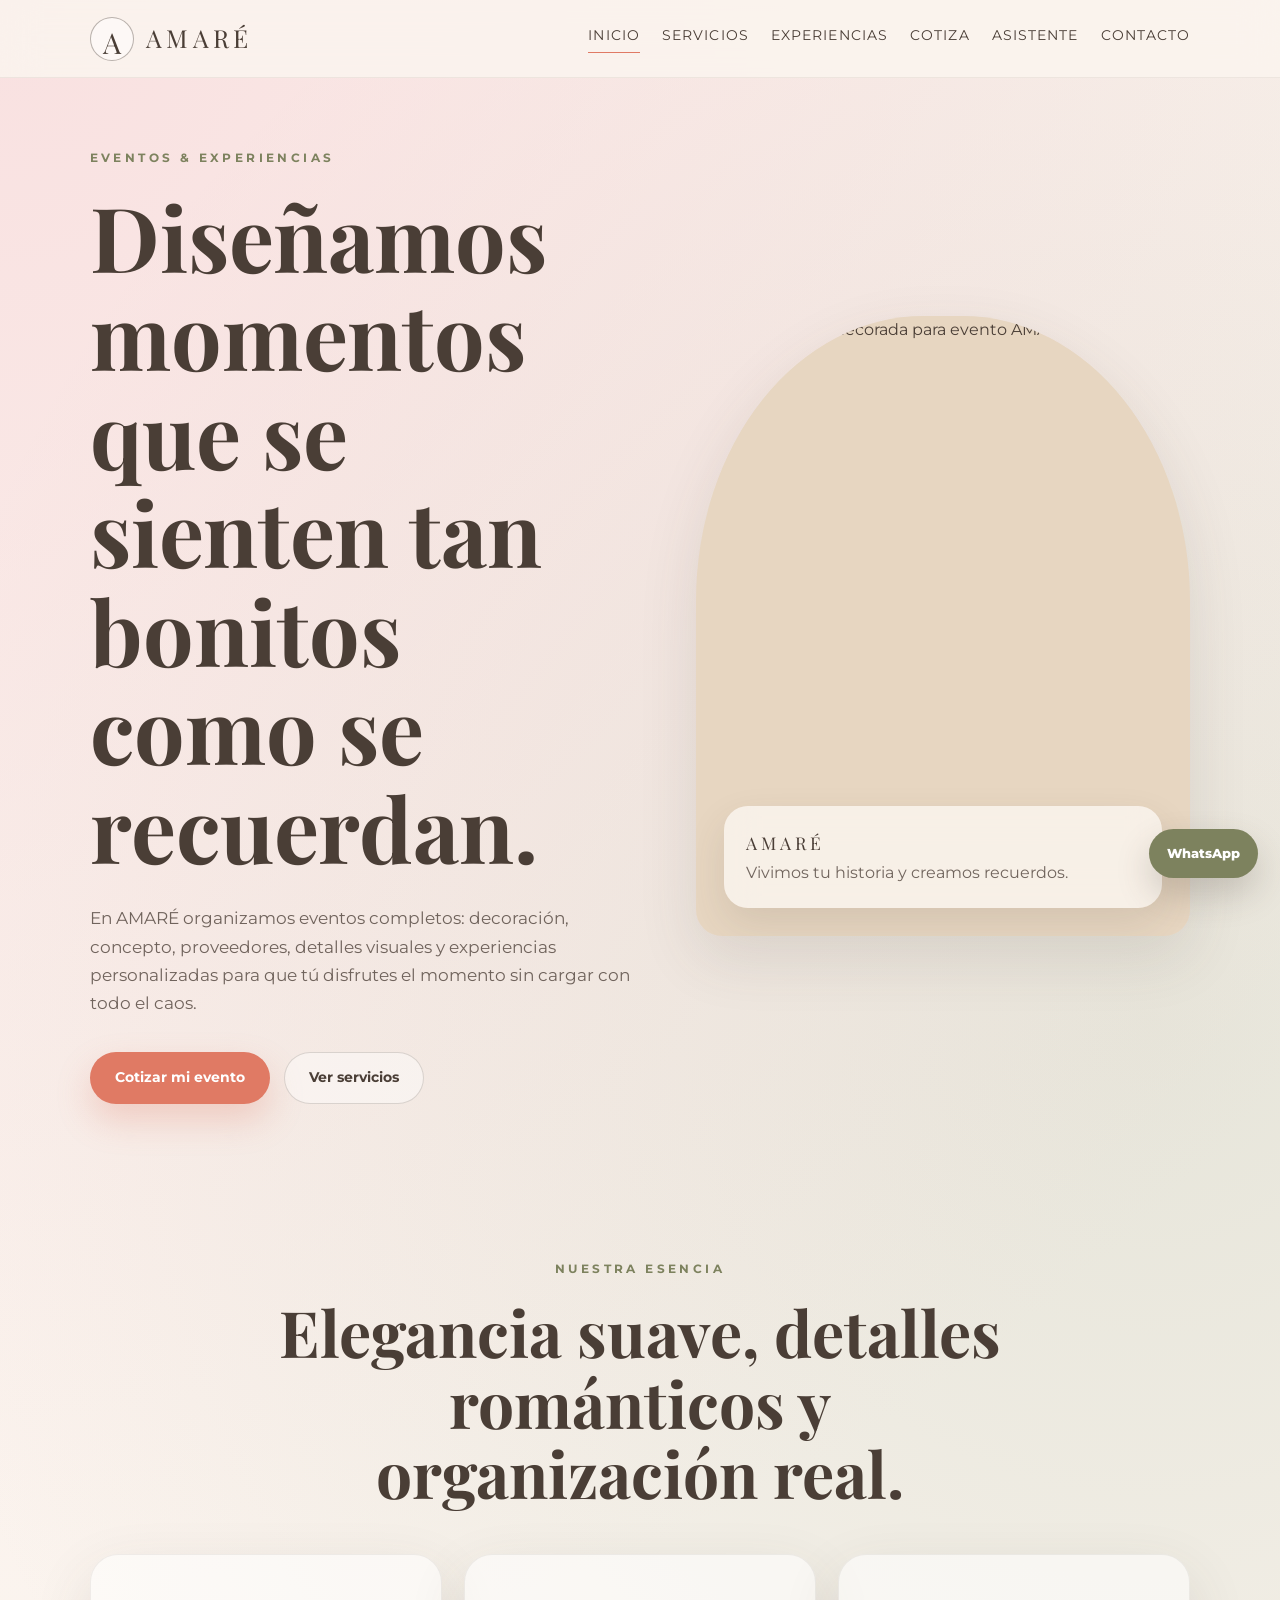
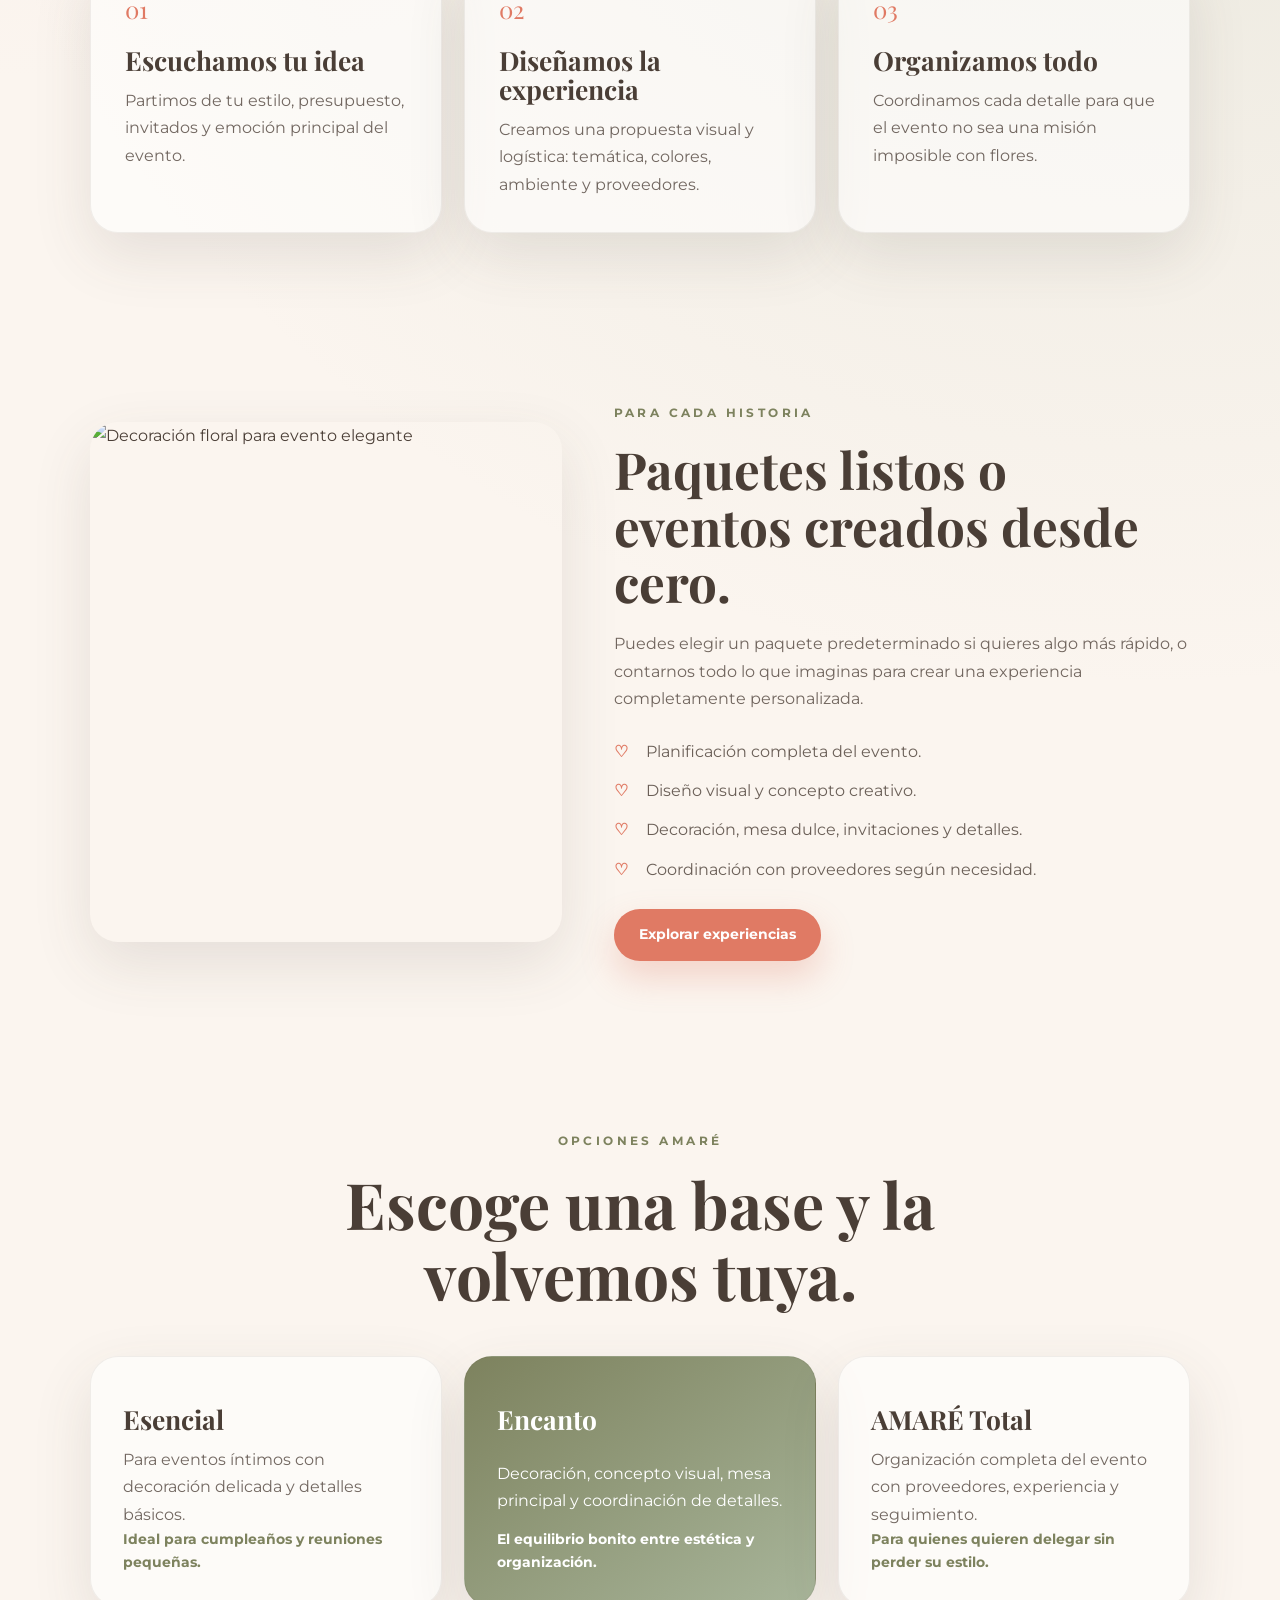
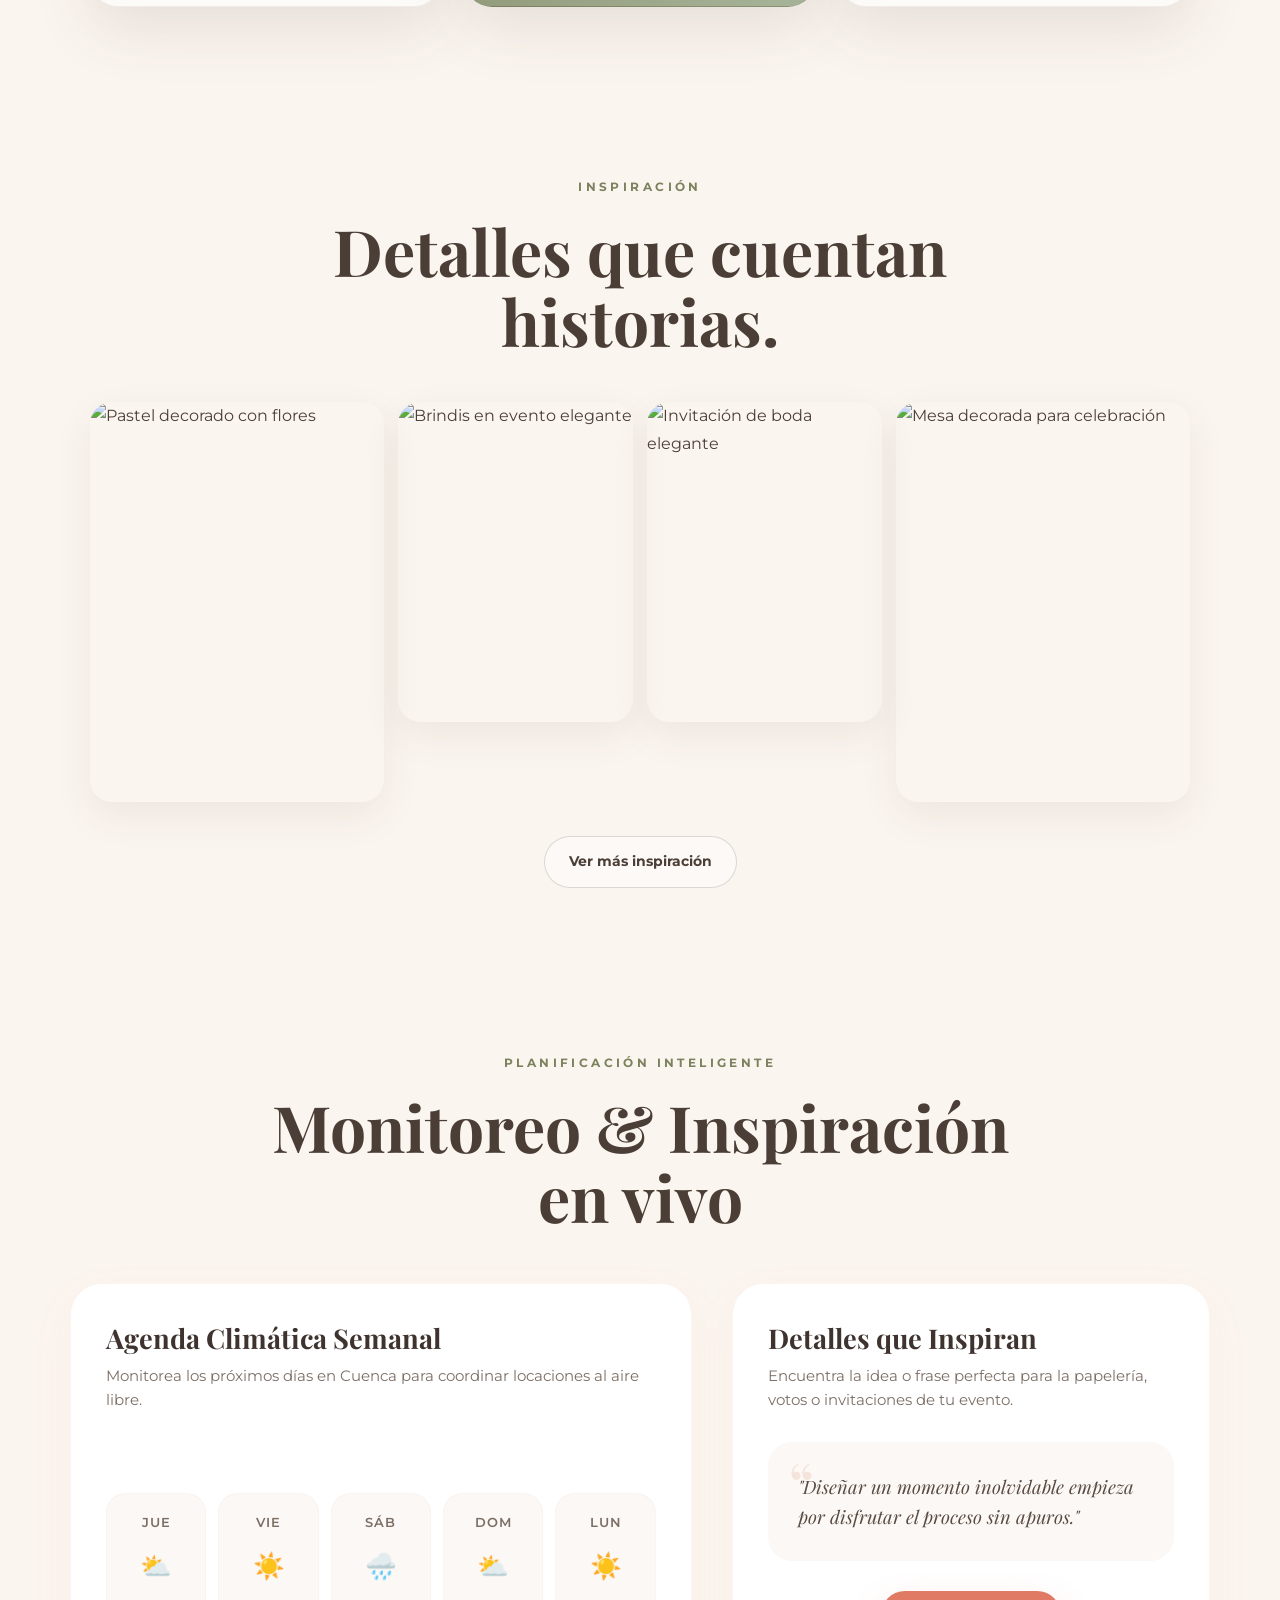
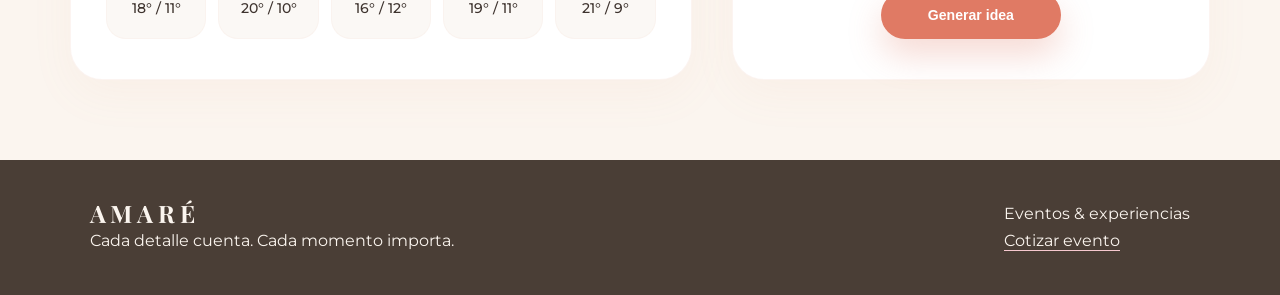
==== commit 4bfd8f77: "Merge pull request #2 from Fernanda2905/ariana-cambios cambio stilo de los dos servicios" ====
--- a/frontend/index.html
+++ b/frontend/index.html
@@ -145,6 +145,252 @@
     </section>
   </main>
 
+    <!-- ========================================== -->
+    <!-- SECCIÓN INTERACTIVA: AGENDA DE PLANIFICACIÓN -->
+    <!-- ========================================== -->
+    <section class="section planner-section">
+      <div class="section-heading reveal">
+        <p class="eyebrow">Planificación inteligente</p>
+        <h2>Monitoreo &amp; Inspiración en vivo</h2>
+      </div>
+
+      <div class="planner-grid reveal">
+        <!-- SERVICIO 1: PRONÓSTICO SEMANAL PARA EVENTOS -->
+        <article class="planner-card weather-card">
+          <div class="card-header">
+            <h3>Agenda Climática Semanal</h3>
+            <p>Monitorea los próximos días en Cuenca para coordinar locaciones al aire libre.</p>
+          </div>
+          <div id="weather-calendar" class="calendar-container">
+            <div class="calendar-loading">Sincronizando con la estación meteorológica...</div>
+          </div>
+        </article>
+
+        <!-- SERVICIO 2: GENERADOR DE INSPIRACIÓN -->
+        <article class="planner-card quote-card">
+          <div class="card-header">
+            <h3>Detalles que Inspiran</h3>
+            <p>Encuentra la idea o frase perfecta para la papelería, votos o invitaciones de tu evento.</p>
+          </div>
+          <div class="quote-display">
+            <span class="quote-mark">“</span>
+            <p id="frase-resultado">"Hacer que un día ordinario se sienta extraordinario: esa es la verdadera esencia de celebrar."</p>
+          </div>
+          <button onclick="obtenerFrase()" class="btn primary planner-btn">Generar idea</button>
+        </article>
+      </div>
+    </section>
+
+  </main> <!-- Aquí cierra tu main original -->
+
+  <!-- INTERNAL CSS ADAPTADO A LA TEMÁTICA -->
+  <style>
+    .planner-section {
+      background-color: transparent !important;
+      padding: 80px 20px;
+    }
+    .planner-grid {
+      display: grid;
+      grid-template-columns: 1.3fr 1fr;
+      gap: 40px;
+      max-width: 1140px;
+      margin: 50px auto 0 auto;
+    }
+    @media (max-width: 900px) {
+      .planner-grid { grid-template-columns: 1fr; }
+    }
+    .planner-card {
+      background: #ffffff;
+      border-radius: 32px;
+      padding: 40px 35px;
+      box-shadow: 0 15px 45px rgba(223, 148, 122, 0.06);
+      border: 1px solid rgba(223, 148, 122, 0.1);
+      display: flex;
+      flex-direction: column;
+      justify-content: space-between;
+    }
+    .card-header h3 {
+      font-family: 'Playfair Display', serif;
+      font-size: 1.7rem;
+      color: #3e332e;
+      margin-bottom: 10px;
+    }
+    .card-header p {
+      font-family: 'Montserrat', sans-serif;
+      font-size: 0.95rem;
+      color: #7c6e65;
+      line-height: 1.6;
+      margin-bottom: 30px;
+    }
+    .calendar-container {
+      display: grid;
+      grid-template-columns: repeat(5, 1fr);
+      gap: 12px;
+      width: 100%;
+    }
+    @media (max-width: 500px) {
+      .calendar-container { grid-template-columns: repeat(3, 1fr); }
+    }
+    .calendar-day {
+      background: #fbf8f5;
+      border-radius: 20px;
+      padding: 18px 10px;
+      text-align: center;
+      transition: transform 0.3s ease;
+      border: 1px solid rgba(223, 148, 122, 0.05);
+    }
+    .calendar-day:hover {
+      transform: translateY(-5px);
+    }
+    .day-name {
+      font-family: 'Montserrat', sans-serif;
+      font-size: 0.8rem;
+      font-weight: 600;
+      text-transform: uppercase;
+      color: #7c6e65;
+      letter-spacing: 1px;
+      margin-bottom: 8px;
+    }
+    .day-icon {
+      font-size: 1.6rem;
+      margin: 10px 0;
+    }
+    .day-temp {
+      font-family: 'Montserrat', sans-serif;
+      font-size: 0.85rem;
+      font-weight: 500;
+      color: #3e332e;
+    }
+    .quote-display {
+      background: #fbf8f5;
+      border-radius: 24px;
+      padding: 30px;
+      position: relative;
+      margin-bottom: 30px;
+      flex-grow: 1;
+      display: flex;
+      align-items: center;
+    }
+    .quote-mark {
+      font-family: 'Playfair Display', serif;
+      font-size: 4rem;
+      color: rgba(223, 148, 122, 0.2);
+      position: absolute;
+      top: 10px;
+      left: 20px;
+      line-height: 1;
+    }
+    #frase-resultado {
+      font-family: 'Playfair Display', serif;
+      font-size: 1.15rem;
+      font-style: italic;
+      color: #5a4b42;
+      line-height: 1.6;
+      position: relative;
+      z-index: 1;
+    }
+    .planner-btn {
+      align-self: center;
+      min-width: 180px;
+      text-align: center;
+    }
+    .calendar-loading {
+      grid-column: 1 / -1;
+      font-family: 'Montserrat', sans-serif;
+      font-size: 0.9rem;
+      color: #7c6e65;
+      font-style: italic;
+      padding: 20px;
+    }
+  </style>
+
+  <!-- SCRIPT JAVASCRIPT CON FETCH -->
+  <script>
+    document.addEventListener("DOMContentLoaded", () => {
+      obtenerCalendarioClima();
+      obtenerFrase();
+    });
+
+    function obtenerCalendarioClima() {
+      const url = 'https://api.open-meteo.com/v1/forecast?latitude=-2.9006&longitude=-79.0045&daily=weather_code,temperature_2m_max,temperature_2m_min&timezone=auto';
+      
+      fetch(url)
+        .then(response => response.json())
+        .then(data => {
+          const container = document.getElementById('weather-calendar');
+          container.innerHTML = ''; 
+          
+          const diasSemana = ['Dom', 'Lun', 'Mar', 'Mié', 'Jue', 'Vie', 'Sáb'];
+          
+          for (let i = 0; i < 5; i++) {
+            const fechaStr = data.daily.time[i];
+            const fechaObjeto = new Date(fechaStr + 'T00:00:00');
+            const nombreDia = diasSemana[fechaObjeto.getDay()];
+            
+            const tempMax = Math.round(data.daily.temperature_2m_max[i]);
+            const tempMin = Math.round(data.daily.temperature_2m_min[i]);
+            const code = data.daily.weather_code[i];
+            
+            let icono = '☀️';
+            if (code >= 51) icono = '🌧️';
+            else if (code >= 1 && code <= 3) icono = '⛅';
+            else if (code >= 45 && code <= 48) icono = '🌫️';
+
+            const diaHtml = `
+              <div class="calendar-day">
+                <div class="day-name">${nombreDia}</div>
+                <div class="day-icon">${icono}</div>
+                <div class="day-temp">${tempMax}° / ${tempMin}°</div>
+              </div>
+            `;
+            container.innerHTML += diaHtml;
+          }
+        })
+        .catch(error => {
+          console.error("Error cargando el calendario climático:", error);
+          const container = document.getElementById('weather-calendar');
+          container.innerHTML = `
+            <div class="calendar-day"><div class="day-name">Jue</div><div class="day-icon">⛅</div><div class="day-temp">18° / 11°</div></div>
+            <div class="calendar-day"><div class="day-name">Vie</div><div class="day-icon">☀️</div><div class="day-temp">20° / 10°</div></div>
+            <div class="calendar-day"><div class="day-name">Sáb</div><div class="day-icon">🌧️</div><div class="day-temp">16° / 12°</div></div>
+            <div class="calendar-day"><div class="day-name">Dom</div><div class="day-icon">⛅</div><div class="day-temp">19° / 11°</div></div>
+            <div class="calendar-day"><div class="day-name">Lun</div><div class="day-icon">☀️</div><div class="day-temp">21° / 9°</div></div>
+          `;
+        });
+    }
+
+    function obtenerFrase() {
+      const box = document.getElementById('frase-resultado');
+      box.style.opacity = 0.5;
+
+      fetch('https://api.adviceslip.com/advice')
+        .then(response => response.json())
+        .then(data => {
+          const frasesAMARE = [
+            "La belleza de un gran momento vive por siempre en el recuerdo de quienes lo celebran.",
+            "Los instantes más felices de la vida ocurren cuando nos rodeamos de las personas correctas.",
+            "Celebrar no es solo decorar un espacio, es darle un hogar a una nueva memoria.",
+            "El amor y la alegría se vuelven infinitos cuando se comparten alrededor de una buena mesa.",
+            "Diseñar un momento inolvidable empieza por disfrutar el viaje de planificarlo.",
+            "Cada pequeño detalle visual es el hilo conductor de una historia que merece ser contada.",
+            "Los eventos perfectos no son los que no tienen imprevistos, sino los que desbordan alma."
+          ];
+          
+          const aleatoria = frasesAMARE[Math.floor(Math.random() * frasesAMARE.length)];
+          setTimeout(() => {
+            box.innerText = `"${aleatoria}"`;
+            box.style.opacity = 1;
+          }, 200);
+        })
+        .catch(error => {
+          box.innerText = '"Diseñar un momento inolvidable empieza por disfrutar el proceso sin apuros."';
+          box.style.opacity = 1;
+        });
+    }
+  </script>
+
+  <!-- ... abajo sigue tu footer original ... -->
+
   <footer class="site-footer">
     <div>
       <h2>AMARÉ</h2>
@@ -159,182 +405,6 @@
   <a class="whatsapp-float" href="https://wa.me/593958892936?text=Hola%20AMAR%C3%89%2C%20quiero%20informaci%C3%B3n%20para%20organizar%20un%20evento." target="_blank" aria-label="Escribir por WhatsApp">WhatsApp</a>
 
   <script src="js/script.js"></script>
-
-  <!-- ========================================== -->
-<!-- SECCIÓN DE SERVICIOS WEB (APIs REST) - AMARÉ -->
-<!-- ========================================== -->
-<section id="herramientas-api" class="api-section">
-    <div class="api-container">
-        <h2 class="api-title">Planifica a la Perfección</h2>
-        <p class="api-subtitle">Herramientas en tiempo real conectadas para tu próximo gran momento.</p>
-        
-        <div class="api-grid">
-            <!-- SERVICIO 1: CLIMA PARA EL EVENTO -->
-            <div class="api-card">
-                <div class="api-icon">☀️</div>
-                <h3>Estado del Tiempo</h3>
-                <p class="api-desc">Consulta el clima actual para asegurar que tu locación exterior sea perfecta.</p>
-                <div id="clima-resultado" class="api-data-box">Cargando clima en vivo...</div>
-            </div>
-
-            <!-- SERVICIO 2: INSPIRACIÓN PARA INVITACIONES -->
-            <div class="api-card">
-                <div class="api-icon">✨</div>
-                <h3>Inspiración de Momentos</h3>
-                <p class="api-desc">¿Buscando la frase perfecta para tus invitaciones o votos? Inspírate aquí.</p>
-                <div id="frase-resultado" class="api-data-box">"La belleza de las cosas vive en el recuerdo de quienes las celebran."</div>
-                <button onclick="obtenerFrase()" class="api-btn">Nueva Inspiración</button>
-            </div>
-        </div>
-    </div>
-</section>
-
-<!-- INTERNAL CSS: Ajustado a la paleta de colores de AMARÉ -->
-<style>
-    .api-section {
-        background-color: #fbf8f5; /* Fondo crema suave como tu web */
-        padding: 60px 20px;
-        font-family: sans-serif; /* Se adaptará a la tipografía de tu body */
-        text-align: center;
-    }
-    .api-container {
-        max-width: 1100px;
-        margin: 0 auto;
-    }
-    .api-title {
-        font-size: 2.2rem;
-        color: #3e332e; /* Marrón oscuro elegante */
-        margin-bottom: 10px;
-    }
-    .api-subtitle {
-        color: #7c6e65;
-        margin-bottom: 40px;
-        font-size: 1.1rem;
-    }
-    .api-grid {
-        display: flex;
-        gap: 30px;
-        justify-content: center;
-        flex-wrap: wrap;
-    }
-    .api-card {
-        background: #ffffff;
-        border-radius: 20px;
-        padding: 30px;
-        flex: 1;
-        min-width: 300px;
-        max-width: 500px;
-        box-shadow: 0 10px 30px rgba(220, 190, 180, 0.15); /* Sombra suave tonalidad salmón */
-        border: 1px solid rgba(220, 190, 180, 0.2);
-        display: flex;
-        flex-direction: column;
-        align-items: center;
-    }
-    .api-icon {
-        font-size: 2rem;
-        margin-bottom: 15px;
-    }
-    .api-card h3 {
-        color: #3e332e;
-        margin-bottom: 10px;
-        font-size: 1.4rem;
-    }
-    .api-desc {
-        color: #7c6e65;
-        font-size: 0.95rem;
-        margin-bottom: 20px;
-    }
-    .api-data-box {
-        background-color: #fff9f6; /* Tono sutil salmón/crema */
-        border-left: 4px solid #df947a; /* Color acento de tu botón 'Cotizar' */
-        padding: 15px;
-        border-radius: 8px;
-        width: 100%;
-        box-sizing: border-box;
-        font-style: italic;
-        color: #5a4b42;
-        margin-bottom: 20px;
-        min-height: 60px;
-        display: flex;
-        align-items: center;
-        justify-content: center;
-    }
-    .api-btn {
-        background-color: #df947a; /* El color salmón de tu botón principal */
-        color: white;
-        border: none;
-        padding: 12px 25px;
-        border-radius: 25px;
-        cursor: pointer;
-        font-weight: bold;
-        transition: background 0.3s ease;
-    }
-    .api-btn:hover {
-        background-color: #c97e65;
-    }
-</style>
-
-<!-- JAVASCRIPT: Lógica de consumo de las APIs REST -->
-<script>
-    // Al cargar la página se ejecutan los servicios automáticamente
-    document.addEventListener("DOMContentLoaded", () => {
-        obtenerClima();
-        obtenerFrase();
-    });
-
-    // SERVICIO 1: Consumo de API REST de Clima (Usando una API libre sin autenticación complicada)
-    function obtenerClima() {
-        const url = 'https://api.open-meteo.com/v1/forecast?latitude=-2.9006&longitude=-79.0045&current=temperature_2m,weather_code'; // Configurado para Cuenca, puedes cambiar lat/long
-        
-        fetch(url)
-            .then(response => response.json())
-            .then(data => {
-                const temp = data.current.temperature_2m;
-                const unidad = data.current_units.temperature_2m;
-                
-                // Mapeo básico de estados para que se entienda lindo
-                let estado = "Despejado ideal para eventos al aire libre";
-                if(data.current.weather_code > 50) {
-                    estado = "Posibilidad de lluvia (Recomendamos carpa o salón cerrado)";
-                }
-
-                document.getElementById('clima-resultado').innerHTML = `📍 Cuenca: <strong>${temp}${unidad}</strong> — ${estado} ☀️`;
-            })
-            .catch(error => {
-                console.error("Error con la API de clima:", error);
-                document.getElementById('clima-resultado').innerText = "Clima disponible: 19°C — Excelente para eventos.";
-            });
-    }
-
-    // SERVICIO 2: Consumo de API REST de Frases Inspiracionales (CORS libre)
-    function obtenerFrase() {
-        const contenedor = document.getElementById('frase-resultado');
-        contenedor.innerText = "Buscando inspiración...";
-        
-        // Usamos una API de consejos/frases de la vida útil para eventos
-        fetch('https://api.adviceslip.com/advice')
-            .then(response => response.json())
-            .then(data => {
-                // Traducimos o adaptamos de manera automática con un toque lindo si viene en inglés
-                let frase = data.slip.advice;
-                
-                // Un par de frases hermosas por si la API tarda en responder
-                const alternativas = [
-                    "Disfruta de las pequeñas cosas, un día mirarás atrás y verás que eran grandes.",
-                    "Los momentos más felices de la vida son los que celebramos rodeados de quienes amamos.",
-                    "Hacer que un día ordinario se sienta extraordinario: esa es la verdadera magia.",
-                    "El amor y la alegría se multiplican cuando se comparten en una mesa."
-                ];
-                
-                // Mezclamos un poco para darle dinamismo al profesor
-                const fraseAleatoria = alternativas[Math.floor(Math.random() * alternativas.length)];
-                contenedor.innerHTML = `"${fraseAleatoria}"`;
-            })
-            .catch(error => {
-                console.error("Error con la API de frases:", error);
-                contenedor.innerText = '"Celebrar la vida es construir recuerdos que duren para siempre."';
-            });
-    }
-</script>
+  
 </body>
 </html>
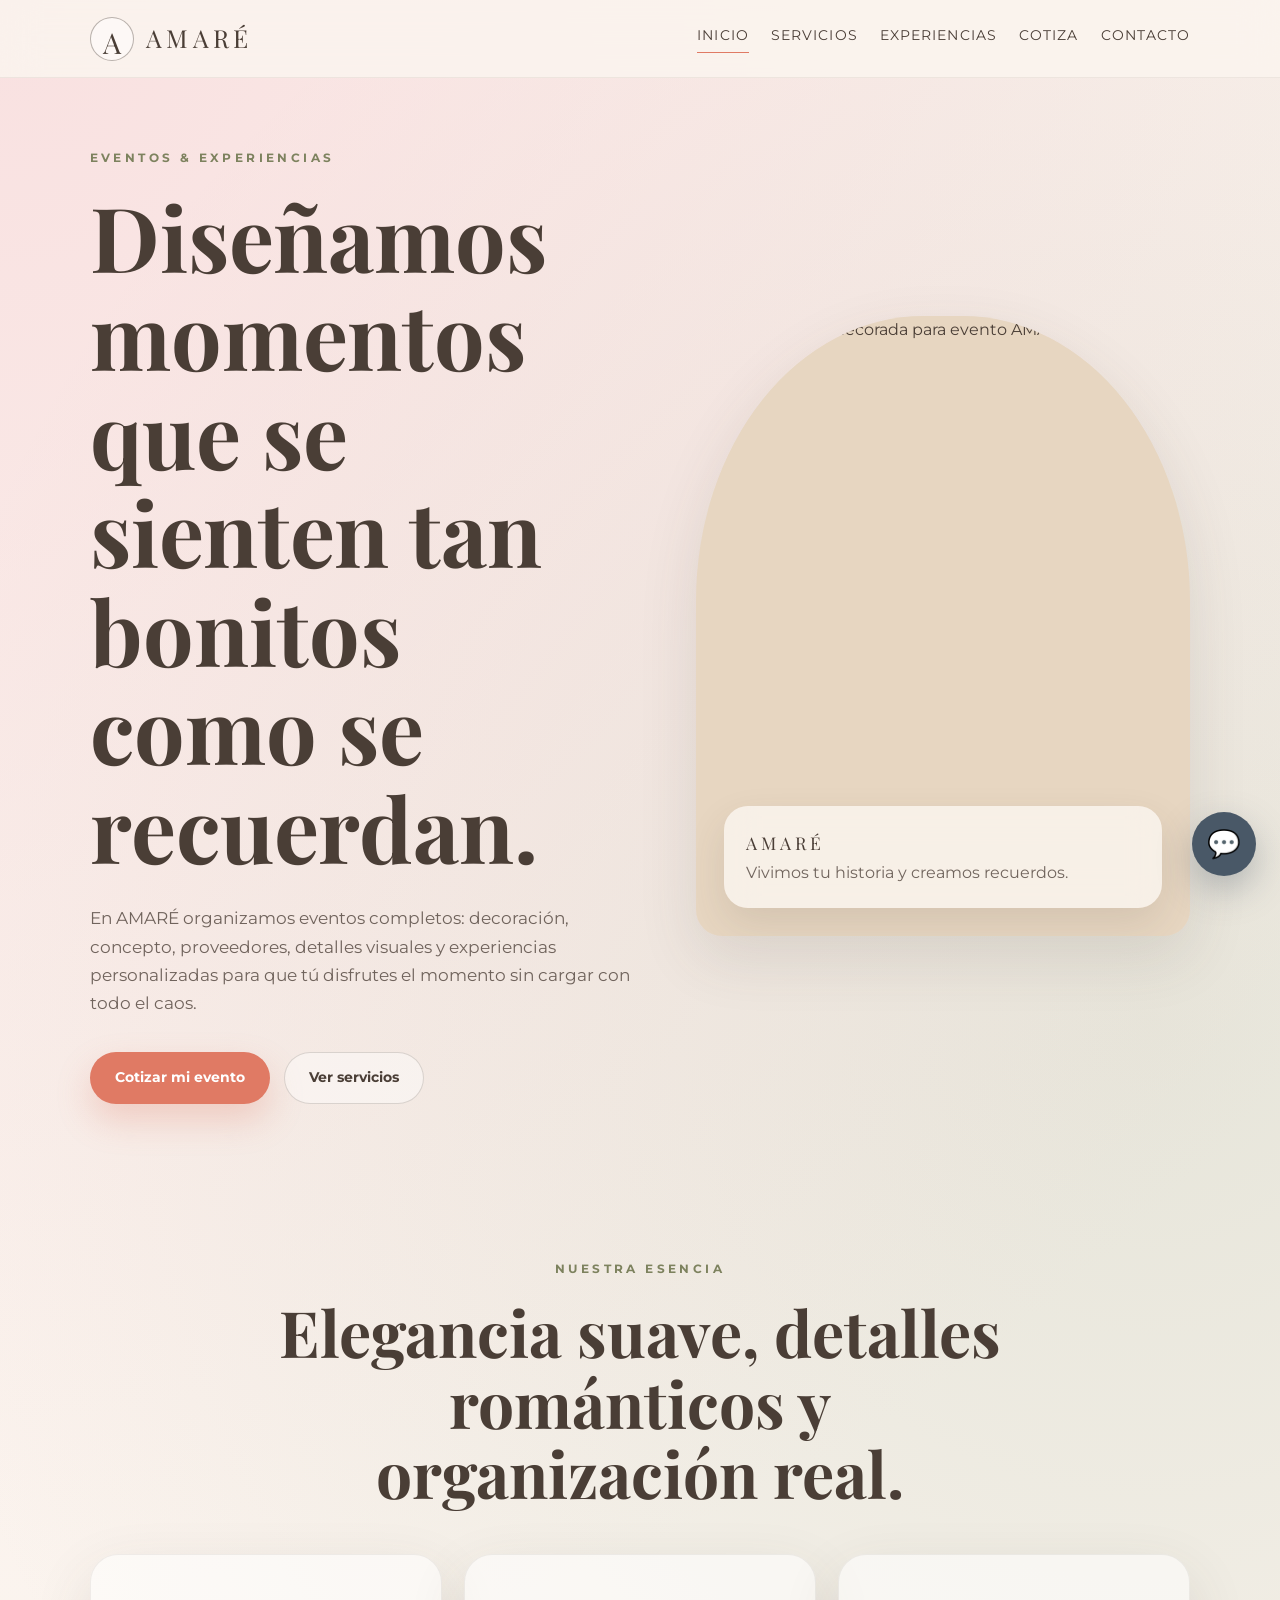
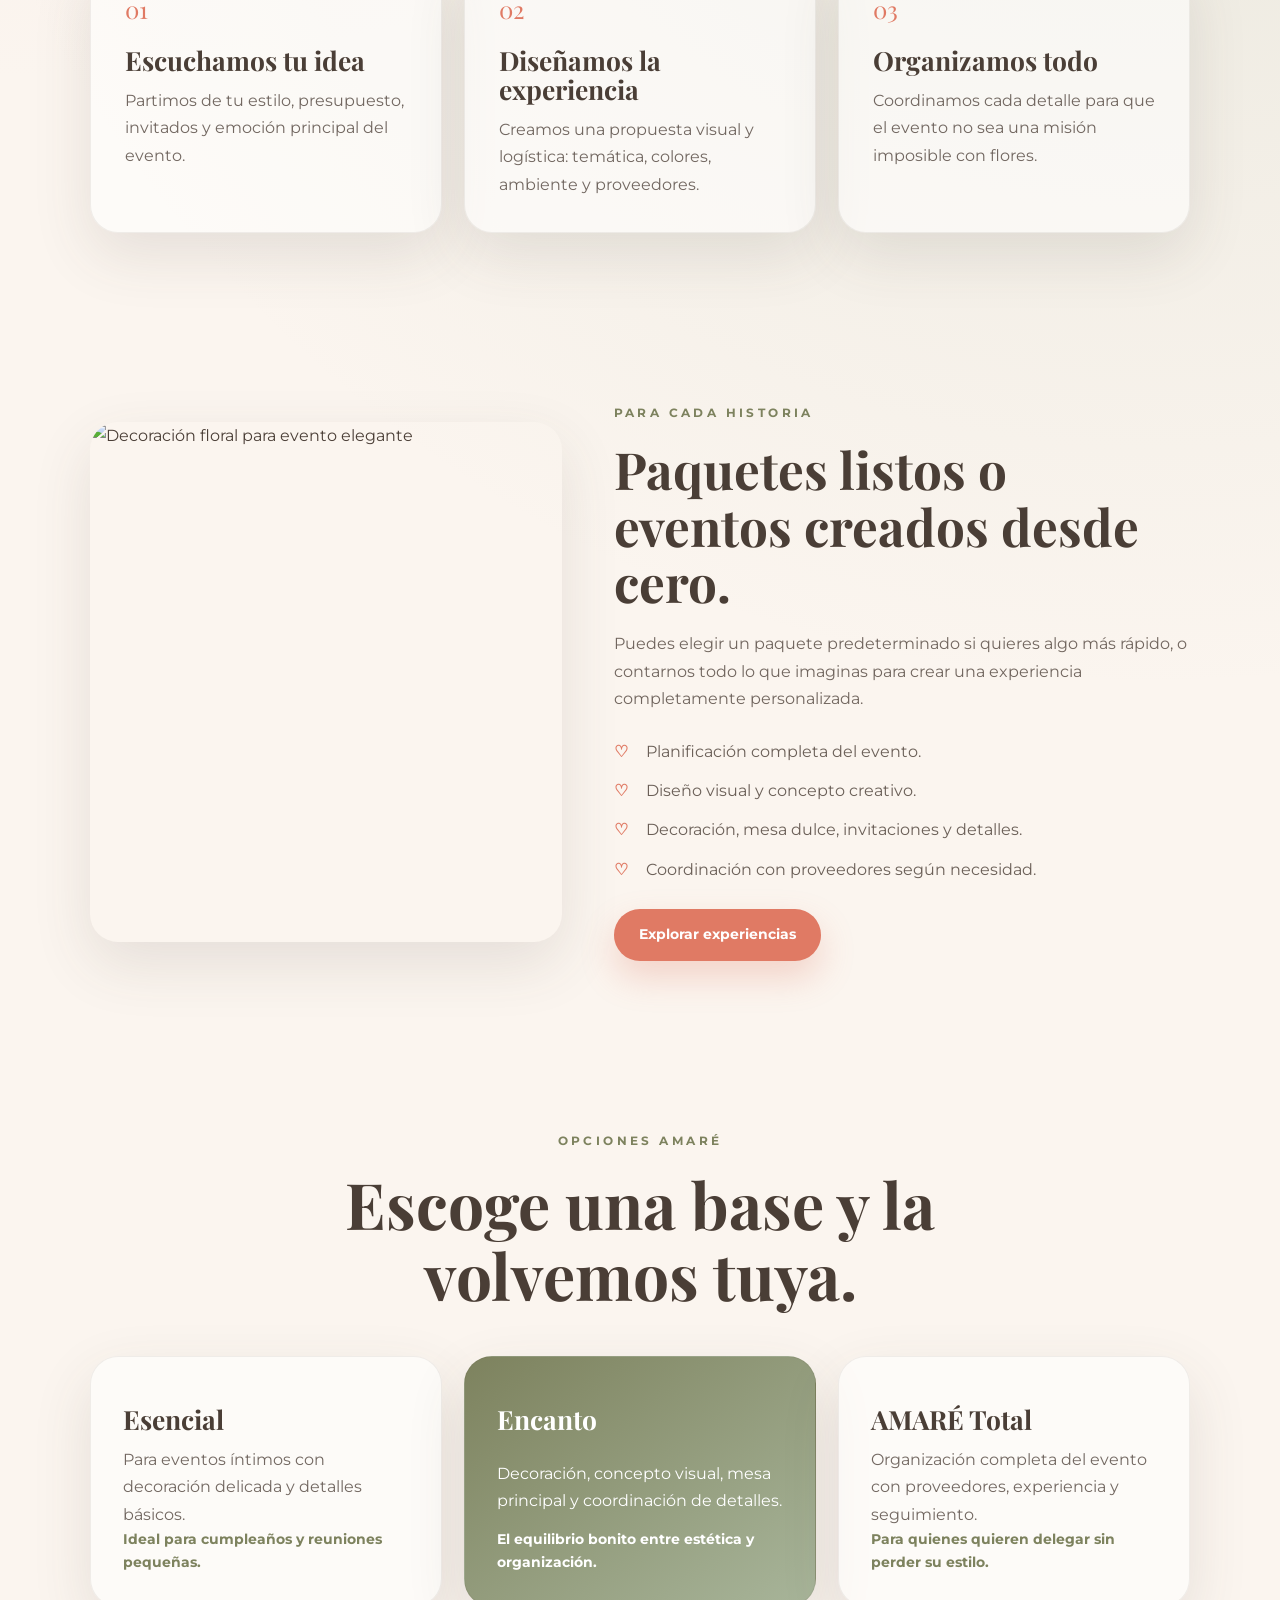
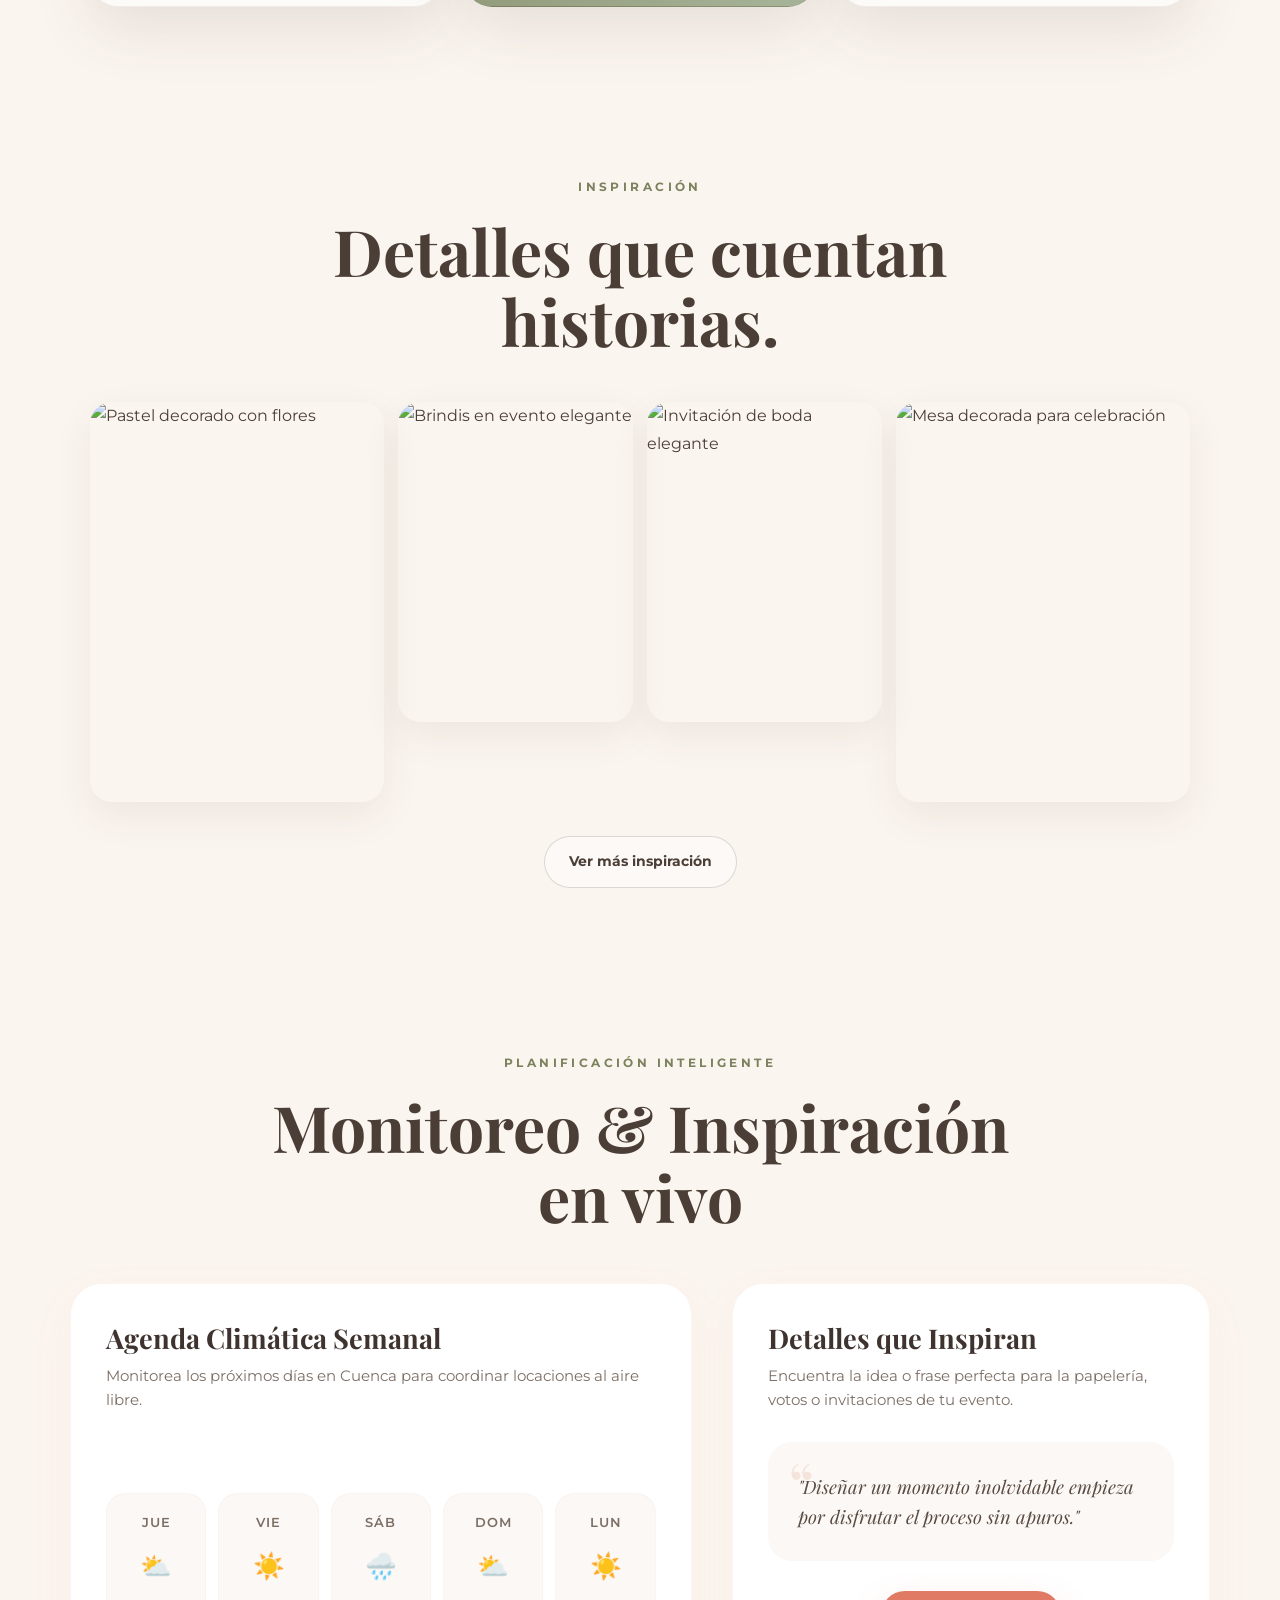
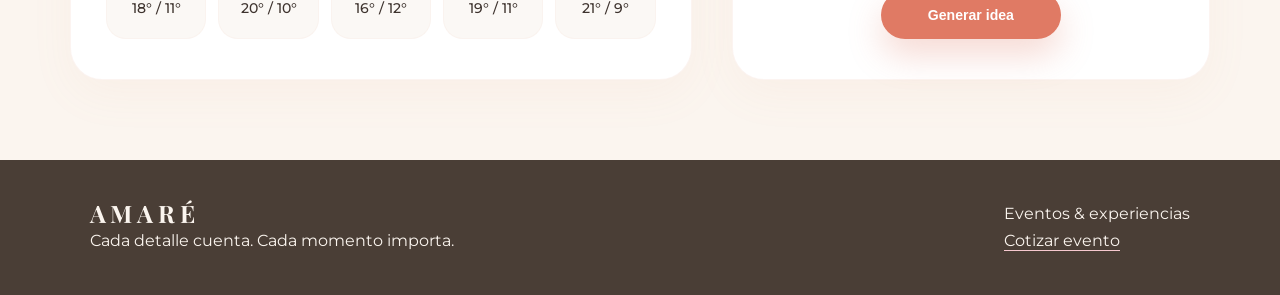
==== commit d44bca70: "cambios en chat" ====
--- a/frontend/index.html
+++ b/frontend/index.html
@@ -10,6 +10,7 @@
   <link rel="preconnect" href="https://fonts.gstatic.com" crossorigin>
   <link href="https://fonts.googleapis.com/css2?family=Montserrat:wght@300;400;500;600;700&family=Playfair+Display:wght@500;600;700&display=swap" rel="stylesheet">
   <link rel="stylesheet" href="css/style.css" />
+  <link rel="stylesheet" href="css/chatbot-widget.css" />
 </head>
 <body>
   <header class="site-header">
@@ -27,7 +28,6 @@
       <a href="servicios.html">Servicios</a>
       <a href="experiencias.html">Experiencias</a>
       <a href="cotiza.html">Cotiza</a>
-      <a href="chatbot.html">Asistente</a>
       <a href="contacto.html">Contacto</a>
     </nav>
   </header>
@@ -143,7 +143,6 @@
         <a class="btn secondary" href="experiencias.html">Ver más inspiración</a>
       </div>
     </section>
-  </main>
 
     <!-- ========================================== -->
     <!-- SECCIÓN INTERACTIVA: AGENDA DE PLANIFICACIÓN -->
@@ -391,20 +390,20 @@
 
   <!-- ... abajo sigue tu footer original ... -->
 
-  <footer class="site-footer">
-    <div>
-      <h2>AMARÉ</h2>
-      <p>Cada detalle cuenta. Cada momento importa.</p>
-    </div>
-    <div>
-      <p>Eventos & experiencias</p>
-      <a href="cotiza.html">Cotizar evento</a>
-    </div>
-  </footer>
-
-  <a class="whatsapp-float" href="https://wa.me/593958892936?text=Hola%20AMAR%C3%89%2C%20quiero%20informaci%C3%B3n%20para%20organizar%20un%20evento." target="_blank" aria-label="Escribir por WhatsApp">WhatsApp</a>
-
-  <script src="js/script.js"></script>
-  
+<footer class="site-footer">
+  <div>
+    <h2>AMARÉ</h2>
+    <p>Cada detalle cuenta. Cada momento importa.</p>
+  </div>
+
+  <div>
+    <p>Eventos & experiencias</p>
+    <a href="cotiza.html">Cotizar evento</a>
+  </div>
+</footer>
+
+<script src="js/script.js"></script>
+<script src="js/chatbot-widget.js"></script>
+
 </body>
-</html>
+</html>
--- a/frontend/css/chatbot-widget.css
+++ b/frontend/css/chatbot-widget.css
@@ -0,0 +1,606 @@
+/* =========================================================
+   CHATBOT FLOTANTE AMARÉ
+   Archivo: frontend/css/chatbot-widget.css
+   ========================================================= */
+
+:root {
+  --amare-rose: #d8c3bd;
+  --amare-rose-light: #f2e5e3;
+  --amare-blue: #495867;
+  --amare-white: #ffffff;
+  --amare-text: #3e332e;
+  --amare-muted: #7c6e65;
+  --amare-shadow: 0 18px 50px rgba(73, 88, 103, 0.2);
+}
+
+/* Botón flotante */
+
+.amare-chat-launcher {
+  position: fixed;
+  right: 24px;
+  bottom: 24px;
+  z-index: 9998;
+
+  width: 64px;
+  height: 64px;
+
+  border: none;
+  border-radius: 50%;
+  background: var(--amare-blue);
+  color: var(--amare-white);
+
+  display: flex;
+  align-items: center;
+  justify-content: center;
+
+  font-size: 27px;
+  cursor: pointer;
+
+  box-shadow: 0 14px 35px rgba(73, 88, 103, 0.34);
+  transition:
+    transform 0.25s ease,
+    box-shadow 0.25s ease,
+    background-color 0.25s ease;
+}
+
+.amare-chat-launcher:hover {
+  transform: translateY(-4px) scale(1.04);
+  box-shadow: 0 18px 42px rgba(73, 88, 103, 0.42);
+}
+
+.amare-chat-launcher:active {
+  transform: scale(0.96);
+}
+
+.amare-chat-launcher.is-open {
+  background: #3b4855;
+}
+
+/* Ventana principal */
+
+.amare-chat-widget {
+  position: fixed;
+  right: 24px;
+  bottom: 100px;
+  z-index: 9999;
+
+  width: min(390px, calc(100vw - 32px));
+  height: min(610px, calc(100vh - 135px));
+
+  background: var(--amare-white);
+  border: 1px solid rgba(216, 195, 189, 0.65);
+  border-radius: 28px;
+  box-shadow: var(--amare-shadow);
+
+  overflow: hidden;
+  display: flex;
+  flex-direction: column;
+
+  opacity: 0;
+  visibility: hidden;
+  pointer-events: none;
+
+  transform: translateY(24px) scale(0.96);
+  transform-origin: bottom right;
+
+  transition:
+    opacity 0.25s ease,
+    visibility 0.25s ease,
+    transform 0.25s ease;
+}
+
+.amare-chat-widget.is-open {
+  opacity: 1;
+  visibility: visible;
+  pointer-events: auto;
+  transform: translateY(0) scale(1);
+}
+
+/* Encabezado */
+
+.amare-chat-header {
+  padding: 18px 18px 16px;
+  background:
+    linear-gradient(
+      135deg,
+      var(--amare-blue) 0%,
+      #627383 100%
+    );
+
+  color: var(--amare-white);
+
+  display: flex;
+  align-items: center;
+  justify-content: space-between;
+  gap: 14px;
+}
+
+.amare-chat-brand {
+  display: flex;
+  align-items: center;
+  gap: 12px;
+  min-width: 0;
+}
+
+.amare-chat-avatar {
+  width: 43px;
+  height: 43px;
+  border-radius: 50%;
+
+  background: var(--amare-rose-light);
+  color: var(--amare-blue);
+
+  display: flex;
+  align-items: center;
+  justify-content: center;
+
+  font-family: "Playfair Display", serif;
+  font-size: 21px;
+  font-weight: 700;
+
+  flex-shrink: 0;
+}
+
+.amare-chat-heading {
+  min-width: 0;
+}
+
+.amare-chat-heading h3 {
+  margin: 0 0 3px;
+  color: var(--amare-white);
+
+  font-family: "Playfair Display", serif;
+  font-size: 1.15rem;
+  line-height: 1.2;
+}
+
+.amare-chat-heading p {
+  margin: 0;
+  color: rgba(255, 255, 255, 0.82);
+
+  font-family: "Montserrat", sans-serif;
+  font-size: 0.75rem;
+
+  white-space: nowrap;
+  overflow: hidden;
+  text-overflow: ellipsis;
+}
+
+.amare-chat-status {
+  display: inline-flex;
+  align-items: center;
+  gap: 6px;
+}
+
+.amare-chat-status::before {
+  content: "";
+  width: 7px;
+  height: 7px;
+  border-radius: 50%;
+  background: #bde5c8;
+  box-shadow: 0 0 0 4px rgba(189, 229, 200, 0.16);
+}
+
+.amare-chat-close {
+  width: 38px;
+  height: 38px;
+
+  border: none;
+  border-radius: 50%;
+
+  background: rgba(255, 255, 255, 0.12);
+  color: var(--amare-white);
+
+  font-size: 21px;
+  cursor: pointer;
+
+  display: flex;
+  align-items: center;
+  justify-content: center;
+
+  transition:
+    background-color 0.2s ease,
+    transform 0.2s ease;
+}
+
+.amare-chat-close:hover {
+  background: rgba(255, 255, 255, 0.22);
+  transform: rotate(4deg);
+}
+
+/* Zona de mensajes */
+
+.amare-chat-messages {
+  flex: 1;
+  min-height: 0;
+
+  padding: 18px;
+
+  overflow-y: auto;
+  scroll-behavior: smooth;
+
+  background:
+    radial-gradient(
+      circle at top left,
+      rgba(242, 229, 227, 0.8),
+      transparent 36%
+    ),
+    #fcfaf9;
+
+  display: flex;
+  flex-direction: column;
+  gap: 12px;
+}
+
+.amare-chat-messages::-webkit-scrollbar {
+  width: 7px;
+}
+
+.amare-chat-messages::-webkit-scrollbar-track {
+  background: transparent;
+}
+
+.amare-chat-messages::-webkit-scrollbar-thumb {
+  background: rgba(73, 88, 103, 0.22);
+  border-radius: 999px;
+}
+
+/* Mensajes */
+
+.amare-message {
+  max-width: 84%;
+  padding: 12px 14px;
+  border-radius: 19px;
+
+  font-family: "Montserrat", sans-serif;
+  font-size: 0.89rem;
+  line-height: 1.55;
+
+  word-wrap: break-word;
+  animation: amareMessageIn 0.22s ease;
+}
+
+.amare-message p {
+  margin: 0;
+}
+
+.amare-message.bot {
+  align-self: flex-start;
+
+  background: var(--amare-white);
+  color: var(--amare-text);
+
+  border: 1px solid rgba(216, 195, 189, 0.52);
+  border-bottom-left-radius: 7px;
+
+  box-shadow: 0 7px 22px rgba(73, 88, 103, 0.07);
+}
+
+.amare-message.user {
+  align-self: flex-end;
+
+  background: var(--amare-blue);
+  color: #ffffff !important;
+
+  border-bottom-right-radius: 7px;
+}
+.amare-message.user p {
+  color: #ffffff !important;
+}
+
+.amare-message.error {
+  align-self: flex-start;
+
+  background: #fff1f1;
+  color: #8c3434;
+
+  border: 1px solid #f0caca;
+}
+
+/* Indicador escribiendo */
+
+.amare-typing {
+  align-self: flex-start;
+
+  display: flex;
+  align-items: center;
+  gap: 5px;
+
+  padding: 13px 16px;
+
+  background: var(--amare-white);
+  border: 1px solid rgba(216, 195, 189, 0.52);
+  border-radius: 19px;
+  border-bottom-left-radius: 7px;
+}
+
+.amare-typing span {
+  width: 7px;
+  height: 7px;
+
+  border-radius: 50%;
+  background: var(--amare-muted);
+
+  animation: amareTyping 1.15s infinite ease-in-out;
+}
+
+.amare-typing span:nth-child(2) {
+  animation-delay: 0.15s;
+}
+
+.amare-typing span:nth-child(3) {
+  animation-delay: 0.3s;
+}
+
+/* Tarjeta de resumen final */
+
+.amare-summary-card {
+  width: 100%;
+  align-self: stretch;
+
+  background: var(--amare-white);
+  border: 1px solid rgba(216, 195, 189, 0.75);
+  border-radius: 22px;
+
+  padding: 17px;
+  box-shadow: 0 12px 32px rgba(73, 88, 103, 0.1);
+
+  animation: amareMessageIn 0.25s ease;
+}
+
+.amare-summary-card[hidden] {
+  display: none !important;
+}
+
+.amare-summary-card h4 {
+  margin: 0 0 6px;
+
+  color: var(--amare-text);
+  font-family: "Playfair Display", serif;
+  font-size: 1.14rem;
+}
+
+.amare-summary-card > p {
+  margin: 0 0 15px;
+
+  color: var(--amare-muted);
+  font-family: "Montserrat", sans-serif;
+  font-size: 0.8rem;
+  line-height: 1.45;
+}
+
+.amare-summary-list {
+  display: grid;
+  gap: 9px;
+  margin-bottom: 16px;
+}
+
+.amare-summary-item {
+  padding: 10px 11px;
+  border-radius: 13px;
+  background: #faf5f3;
+
+  font-family: "Montserrat", sans-serif;
+  font-size: 0.8rem;
+  line-height: 1.45;
+}
+
+.amare-summary-item strong {
+  color: var(--amare-blue);
+}
+
+.amare-summary-actions {
+  display: grid;
+  grid-template-columns: 1fr 1fr;
+  gap: 9px;
+}
+
+.amare-summary-btn {
+  min-height: 42px;
+
+  border: none;
+  border-radius: 13px;
+
+  padding: 10px 12px;
+
+  font-family: "Montserrat", sans-serif;
+  font-size: 0.79rem;
+  font-weight: 600;
+
+  cursor: pointer;
+  transition:
+    transform 0.2s ease,
+    background-color 0.2s ease;
+}
+
+.amare-summary-btn:hover {
+  transform: translateY(-2px);
+}
+
+.amare-summary-btn.quote {
+  background: var(--amare-blue);
+  color: var(--amare-white);
+}
+
+.amare-summary-btn.whatsapp {
+  background: #e7f7ec;
+  color: #246b3c;
+}
+
+.amare-summary-btn.modify {
+  grid-column: 1 / -1;
+
+  background: var(--amare-rose-light);
+  color: var(--amare-text);
+}
+
+/* Formulario inferior */
+
+.amare-chat-form {
+  padding: 13px;
+  background: var(--amare-white);
+  border-top: 1px solid rgba(216, 195, 189, 0.58);
+
+  display: flex;
+  align-items: flex-end;
+  gap: 9px;
+}
+
+.amare-chat-input {
+  flex: 1;
+  resize: none;
+
+  min-height: 46px;
+  max-height: 110px;
+
+  border: 1px solid rgba(73, 88, 103, 0.2);
+  border-radius: 16px;
+
+  padding: 12px 14px;
+
+  background: #fbfaf9;
+  color: var(--amare-text);
+
+  font-family: "Montserrat", sans-serif;
+  font-size: 0.87rem;
+  line-height: 1.45;
+
+  outline: none;
+
+  transition:
+    border-color 0.2s ease,
+    box-shadow 0.2s ease;
+}
+
+.amare-chat-input:focus {
+  border-color: var(--amare-blue);
+  box-shadow: 0 0 0 3px rgba(73, 88, 103, 0.1);
+}
+
+.amare-chat-input::placeholder {
+  color: #a1948d;
+}
+
+.amare-chat-send {
+  width: 46px;
+  height: 46px;
+
+  border: none;
+  border-radius: 15px;
+
+  background: var(--amare-blue);
+  color: var(--amare-white);
+
+  flex-shrink: 0;
+
+  display: flex;
+  align-items: center;
+  justify-content: center;
+
+  font-size: 20px;
+  cursor: pointer;
+
+  transition:
+    transform 0.2s ease,
+    opacity 0.2s ease;
+}
+
+.amare-chat-send:hover {
+  transform: translateY(-2px);
+}
+
+.amare-chat-send:disabled {
+  opacity: 0.5;
+  cursor: not-allowed;
+  transform: none;
+}
+
+/* Animaciones */
+
+@keyframes amareMessageIn {
+  from {
+    opacity: 0;
+    transform: translateY(9px);
+  }
+
+  to {
+    opacity: 1;
+    transform: translateY(0);
+  }
+}
+
+@keyframes amareTyping {
+  0%,
+  60%,
+  100% {
+    opacity: 0.35;
+    transform: translateY(0);
+  }
+
+  30% {
+    opacity: 1;
+    transform: translateY(-4px);
+  }
+}
+
+/* Adaptación para celular */
+
+@media (max-width: 600px) {
+  .amare-chat-launcher {
+    right: 16px;
+    bottom: 16px;
+
+    width: 58px;
+    height: 58px;
+
+    font-size: 24px;
+  }
+
+  .amare-chat-widget {
+    inset: 0;
+
+    width: 100%;
+    height: 100%;
+
+    max-width: none;
+    max-height: none;
+
+    border: none;
+    border-radius: 0;
+
+    transform: translateY(30px);
+    transform-origin: center;
+  }
+
+  .amare-chat-widget.is-open {
+    transform: translateY(0);
+  }
+
+  .amare-chat-header {
+    padding:
+      max(16px, env(safe-area-inset-top))
+      16px
+      14px;
+  }
+
+  .amare-chat-messages {
+    padding: 15px;
+  }
+
+  .amare-chat-form {
+    padding:
+      11px
+      11px
+      max(11px, env(safe-area-inset-bottom));
+  }
+
+  .amare-message {
+    max-width: 89%;
+  }
+}
+
+/* Evita que el contenido de atrás se desplace en celular */
+
+body.amare-chat-open {
+  overflow: hidden;
+}
